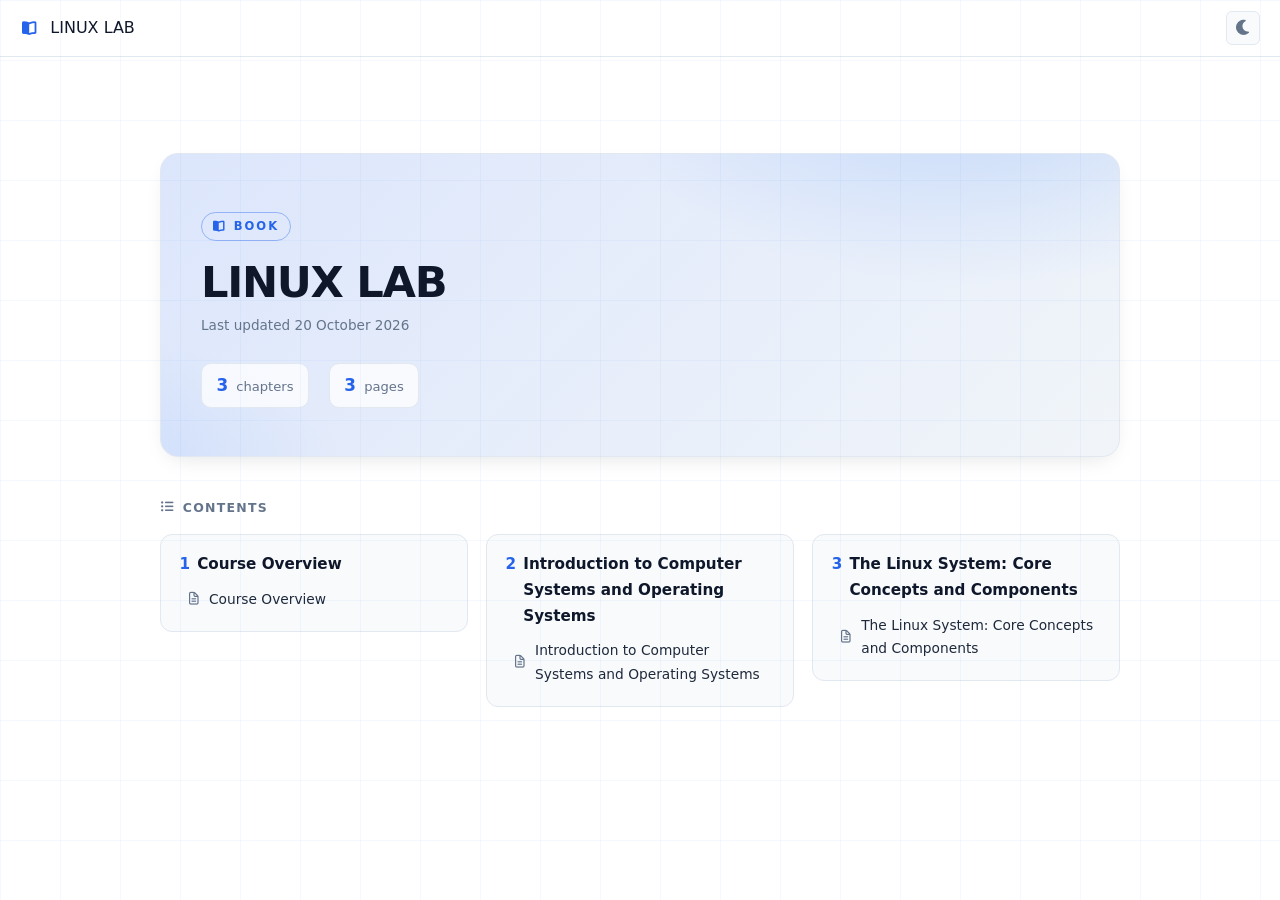
==== book/index.html @ c042dc28 "Publish book (3 pages) — 2026-10-20T03:27:51.952Z" ====
<!doctype html>
<html lang="en" data-book-theme="light">
<head>
<meta charset="utf-8">
<meta name="viewport" content="width=device-width, initial-scale=1.0">
<meta name="generator" content="course-authoring-studio">

<title>LINUX LAB</title>
<!-- CSS Stack (in order):
     1. {theme}.css — CSS variables (--r-*) remapped to book palette
     2. master.css — General element styles (.note, .callout, .card, .timeline, etc.)
     3. design-utilities.css — Generated utility classes from design-tokens.json
     4. book.css — Book layout styles (.book-frame, .book-sidebar, .book-content, etc.)
-->
<link rel="stylesheet" href="default.css">
<link rel="stylesheet" href="master.css">
<link rel="stylesheet" href="design-utilities.css">
<link rel="stylesheet" href="book.css">
<link rel="stylesheet" href="glightbox/glightbox.min.css">
<link rel="stylesheet" href="katex.min.css">
<link rel="stylesheet" href="vendor/fontawesome/css/all.min.css">
</head>
<body class="book book-theme-default" data-book>

<header class="book-topbar book-topbar-index">
  <span class="book-topbar-title"><i class="fa-solid fa-book-open" aria-hidden="true"></i> LINUX LAB</span>
  
  <button type="button" class="book-theme-toggle" id="book-theme-toggle" aria-label="Toggle theme" title="Toggle light/dark mode">
  <i class="fa-solid fa-moon book-theme-icon-moon"></i>
  <i class="fa-solid fa-sun book-theme-icon-sun"></i>
</button>
</header>
<main class="book-content book-site-index-wrap">

<div class="book-site-index">
  
<section class="book-site-cover">
  <div class="book-site-cover-inner">
    
    <span class="book-site-cover-kicker"><i class="fa-solid fa-book-open" aria-hidden="true"></i> BOOK</span>
    <h1 class="book-site-index-title">LINUX LAB</h1>
    
    
    <p class="book-cover-dates"><span class="book-cover-date">Last updated 20 October 2026</span></p>
    
    <div class="book-site-cover-stats">
        <span class="book-site-cover-stat"><strong>3</strong> chapters</span>
        <span class="book-site-cover-stat"><strong>3</strong> pages</span>
      </div>
  </div>
</section>
  <section class="book-site-index-contents">
    <h2 class="book-site-index-nav-heading"><i class="fa-solid fa-list-ul" aria-hidden="true"></i> Contents</h2>
    <nav class="book-site-index-nav" aria-label="Chapters">
      
      <section class="book-site-index-chapter">
        <h3 class="book-site-index-chapter-title">
          <span class="book-site-index-chapter-num">1</span>
          <a class="book-site-index-chapter-link" href="./chapter-1.html#pg-muz4l1kb-vi0u9o">Course Overview</a>
        </h3>
        <ul class="book-site-index-pages">
          <li><a href="./chapter-1.html#pg-muz4l1kb-vi0u9o"><i class="fa-regular fa-file-lines book-site-index-page-icon" aria-hidden="true"></i>Course Overview</a></li>
        </ul>
      </section>

      <section class="book-site-index-chapter">
        <h3 class="book-site-index-chapter-title">
          <span class="book-site-index-chapter-num">2</span>
          <a class="book-site-index-chapter-link" href="./chapter-2.html#ch-ch-muz4yac5-19nf24">Introduction to Computer Systems and Operating Systems</a>
        </h3>
        <ul class="book-site-index-pages">
          <li><a href="./chapter-2.html#ch-ch-muz4yac5-19nf24"><i class="fa-regular fa-file-lines book-site-index-page-icon" aria-hidden="true"></i>Introduction to Computer Systems and Operating Systems</a></li>
        </ul>
      </section>

      <section class="book-site-index-chapter">
        <h3 class="book-site-index-chapter-title">
          <span class="book-site-index-chapter-num">3</span>
          <a class="book-site-index-chapter-link" href="./chapter-3.html#ch-ch-muz93tk2-oizpco">The Linux System: Core Concepts and Components</a>
        </h3>
        <ul class="book-site-index-pages">
          <li><a href="./chapter-3.html#ch-ch-muz93tk2-oizpco"><i class="fa-regular fa-file-lines book-site-index-page-icon" aria-hidden="true"></i>The Linux System: Core Concepts and Components</a></li>
        </ul>
      </section>
    </nav>
  </section>
  
</div>
</main>
<script>
window.BOOK_DATA = {"sidebar":false,"toc":false,"tocDepth":0,"searchEnabled":false,"themeToggle":true,"pageOnly":true,"headings":[],"pages":[{"id":"pg-muz4l1kb-vi0u9o","title":"Course Overview","section":null,"chapterLabel":"1"},{"id":"ch-ch-muz4yac5-19nf24","title":"Introduction to Computer Systems and Operating Systems","section":null,"chapterLabel":"2"},{"id":"ch-ch-muz93tk2-oizpco","title":"The Linux System: Core Concepts and Components","section":null,"chapterLabel":"3"}],"searchIndex":null};
</script>
<script src="book.js"></script>
</body>
</html>
---- book/default.css ----
:root {
    /* Metronic dark — zinc neutrals, blue accent (mirrors themes.json "default") */
    --r-background-color: #191919;
    --r-main-font: Inter, -apple-system, BlinkMacSystemFont, Segoe UI, Roboto, sans-serif;
    --r-main-font-size: 34px;
    --r-main-color: #FAFAFA;
    --r-block-margin: 12px;
    --r-heading-margin: 0 0 12px 0;
    --r-heading-font: Inter, -apple-system, BlinkMacSystemFont, Segoe UI, Roboto, sans-serif;
    --r-heading-color: #FAFAFA;
    --r-heading-line-height: 1.2;
    --r-heading-letter-spacing: normal;
    --r-heading-text-transform: none;
    --r-heading-text-shadow: none;
    --r-heading-font-weight: 800;
    --r-heading1-text-shadow: none;
    --r-heading1-size: 2.3em;
    --r-heading2-size: 1.4em;
    --r-heading3-size: 1.05em;
    --r-heading4-size: 1em;
    --r-code-font: SFMono-Regular, Menlo, Monaco, Consolas, Liberation Mono, Courier New, monospace;
    --r-link-color: #60A5FA;
    --r-link-color-dark: #3B82F6;
    --r-link-color-hover: #93C5FD;
    --r-selection-background-color: #2563EB;
    --r-selection-color: #fff;
    --r-title-color: #FAFAFA;
    --r-subtitle-color: #A1A1AA;
    --r-accent: #2563EB;
    --r-accent2: #3B82F6;
    --r-accent-gradient: linear-gradient(135deg, #2563EB, #3B82F6);
    --r-accent-alt: #3B82F6;
    --r-info-color: #60A5FA;
    --r-info-strong-color: #3B82F6;
    --r-success-color: #22C55E;
    --r-warning-color: #F59E0B;
    --r-danger-color: #EF4444;
    --r-muted-text: #71717A;
    --r-muted-text-alt: #52525B;
    --r-muted-text-dim: #3F3F46;
    --r-on-accent: #FFFFFF;
    --r-on-accent-muted: #E4E4E7;
    --r-surface: #18181B;
    --r-surface-alt: #27272A;
    --r-border-color: #27272A;
    --r-border-rgb: 39, 39, 42;
    --r-progress-bg: #27272A;
    --r-code-with-filename-bg: #18181B;
    --r-heading1-color: #FAFAFA;
    --r-heading2-color: #FAFAFA;
    --r-heading3-color: #FAFAFA;
    --r-body-grid-color: rgba(59, 130, 246, 0.05);
    --r-body-sidebar-gradient: linear-gradient(180deg, rgba(59, 130, 246, 0.07), transparent);
    --slide-body-bg: #191919;
    --slide-body-color: #FAFAFA;
    --slide-text-muted: #A1A1AA;
    --slide-border-color: rgba(59, 130, 246, 0.4);
    --slide-border-width: 1px;
    --slide-border-radius: 4px;
    --slide-hl-co-color: #6c8b9f;
    --slide-hl-fu-color: #c397d8;
    --mermaid-bg-color: #191919;
    --mermaid-edge-color: #52525B;
    --mermaid-node-fg-color: #FAFAFA;
    --mermaid-fg-color: #FAFAFA;
    --mermaid-fg-color--lighter: #FAFAFA;
    --mermaid-fg-color--lightest: #FAFAFA;
    --mermaid-font-family: Inter, -apple-system, BlinkMacSystemFont, Segoe UI, Roboto, sans-serif;
    --mermaid-label-bg-color: #18181B;
    --mermaid-label-fg-color: #60A5FA;
    --mermaid-node-bg-color: rgba(59, 130, 246, 0.15);
    --mermaid-node-fg-color: #FAFAFA;
    /* Cycle diagram (reveal.js-cycle) */
    --cycle-accent: #2563EB;
    --cycle-active: #3B82F6;
    --cycle-deep: #FAFAFA;
    --cycle-muted: #A1A1AA;
    --cycle-flow: #60A5FA;
    --cycle-dot-ring: #191919;
    --cycle-text: #FAFAFA;
    /* Image hotspot (reveal.js-hotspot) — bubble stays white from plugin defaults */
    --hotspot-accent: #2563EB;
    --hotspot-active: #3B82F6;
    --hotspot-ring-color: #191919;
    --hotspot-radius: 12px;
    --hotspot-pw: 330px;
    /* Code syntax tokens (transparent code surface) */
    --code-fg: #E6EDF3;
    --code-keyword: #FF7B72;
    --code-string: #A5D6FF;
    --code-number: #79C0FF;
    --code-comment: #9BA3AF;
    --code-function: #D2A8FF;
    --code-meta: #79C0FF;
    --code-variable: #FFA657;
    --code-type: #FF7B72;
    --code-regexp: #7EE787;
    --code-symbol: #79C0FF;
}
---- book/master.css ----
/* ==========================
   ENHANCED ELEMENT STYLES
   ========================== */


/* ============================================================
   TITLE-SLIDE SECTION WRAPPER — distinct from normal slides
   ============================================================ */


/* Suppress the decorative gradient overlay when the slide carries its own
   background — the two layered together look muddy and tint the background. */


/* Eyebrow — pill badge with gradient */

/* Title — large bold heading */

/* Subtitle — muted supporting line */

/* Decorative accent line below title */

/* ============================================================
   TILTED TITLE-ONLY SLIDE — elegant sub-heading hero
   ============================================================ */
.title-only-slide {
  display: flex;
  flex-direction: column;
  align-items: center;
  justify-content: center;
  text-align: center;
  width: 100%;
  min-height: 100%;
  gap: 0.35em;
  padding: 1em 2em;
}

/* Eyebrow — small uppercase pill above the title */
.slide-eyebrow {
  display: inline-block;
  background: var(--r-accent-gradient, linear-gradient(135deg, var(--r-accent), var(--r-accent2)));
  color: var(--r-on-accent);
  font-size: 0.42em;
  font-weight: 700;
  letter-spacing: 0.35em;
  text-transform: uppercase;
  padding: 0.55em 1.6em 0.55em 1.95em;
  border-radius: 999px;
  margin-bottom: 0.6em;
  box-shadow: 0 4px 14px color-mix(in srgb, var(--r-accent) 25%, transparent);
}

/* Title — acts as a refined sub-heading with a subtle tilt */
.title-only-title {
  font-family: var(--r-main-font, "Inter", sans-serif);
  font-size: 1.35em;
  font-weight: 800;
  line-height: 1.15;
  color: var(--r-main-color);
  letter-spacing: 0.02em;
  text-transform: none;
  transform: rotate(-1.2deg);
  text-shadow: 0 2px 24px rgba(0, 0, 0, 0.35);
  max-width: 90%;
  margin: 0 auto;
}

/* Slanted divider with a diamond accent */
.title-only-divider {
  display: flex;
  align-items: center;
  justify-content: center;
  gap: 0.6em;
  width: 100%;
  max-width: 420px;
  margin: 0.7em auto;
  transform: rotate(-1.2deg);
}

.title-only-divider::before,
.title-only-divider::after {
  content: '';
  flex: 1;
  height: 2px;
  background: linear-gradient(90deg, transparent, var(--r-accent));
  border-radius: 2px;
}

.title-only-divider::after {
  background: linear-gradient(90deg, var(--r-accent2), transparent);
}

.title-only-divider span {
  width: 10px;
  height: 10px;
  background: var(--r-accent-gradient, linear-gradient(135deg, var(--r-accent), var(--r-accent2)));
  transform: rotate(45deg);
  border-radius: 2px;
  box-shadow: 0 0 12px color-mix(in srgb, var(--r-accent) 50%, transparent);
}

/* Subtitle — muted supporting line */
.title-only-subtitle {
  font-size: 0.5em;
  font-weight: 400;
  color: var(--r-main-color);
  letter-spacing: 0.04em;
  line-height: 1.5;
  max-width: 70%;
  margin: 0 auto;
}

/* Heading Enhancement */

/* Text Alignment Utilities */
.text-center, .reveal .text-center {
  text-align: center;
}

.text-right, .reveal .text-right {
  text-align: right;
}

.text-left, .reveal .text-left {
  text-align: left;
}

/* Badge Elements */
.key-badge {
  display: inline-block;
  padding: 4px 12px;
  border-radius: 8px;
  font-size: 1.1em;
  font-weight: 600;
  color: var(--r-on-accent);
  box-shadow: 0 2px 8px rgba(0,0,0,0.15);
  margin-right: 8px;
}

/* Info Box */
.info-box {
  background: color-mix(in srgb, var(--r-info-color) 10%, transparent);
  border: 1px solid color-mix(in srgb, var(--r-info-color) 45%, transparent);
  border-left: 5px solid var(--r-info-color);
  border-radius: 8px;
  padding: .75em 1.1em;
  margin-bottom: .8em;
  color: var(--r-main-color);
  line-height: 1.65;
}

.info-box strong {
  color: var(--r-info-strong-color, var(--r-info-color));
}

.info-box p {
  margin: 0;
}

/* Error Box */
.error-box {
  background: color-mix(in srgb, var(--r-danger-color) 10%, transparent);
  border: 1px solid color-mix(in srgb, var(--r-danger-color) 45%, transparent);
  border-left: 5px solid var(--r-danger-color);
  border-radius: 8px;
  padding: .75em 1.1em;
  margin-bottom: .8em;
  color: var(--r-main-color);
  line-height: 1.65;
}

.error-box strong {
  color: var(--r-danger-color);
}

.error-box p {
  margin: 0;
}

/* Callout Enhancements — semi-transparent so they work on any theme background */






/* Highlight Box */
.highlight-box {
  background: color-mix(in srgb, var(--r-danger-color) 8%, transparent);
  border: 2px solid var(--r-accent, var(--r-accent));
  border-radius: 12px;
  padding: 0.2em;
  margin: 0.2em auto;
  max-width: 90%;
  text-align: center;
  overflow-wrap: break-word;
  box-shadow: 0 8px 24px rgba(0, 0, 0, 0.2);
  font-size: 1.2em;
  font-weight: 600;
  color: var(--r-main-color);
}
.hl-sub {
  margin-top: 0.8em;
  font-size: 0.8em;
  font-weight: 400;
  color: var(--r-muted-text);
}

/* Key Takeaways */
.key-takeaways {
  background: color-mix(in srgb, var(--r-accent2) 8%, transparent);
  border: 2px solid var(--r-accent2);
  border-radius: 12px;
  padding: 1.5em;
  margin: 1.5em 0;
  box-shadow: 0 4px 12px color-mix(in srgb, var(--r-accent2) 15%, transparent);
  color: var(--r-main-color);
}
/* The star is the item marker, so the default disc is suppressed. Items are a
   flex row (marker + text) so a leading <p> from the rich editor cannot push the
   text onto its own line. */
.key-takeaways ul { list-style: none; margin: .6em 0 0; padding-left: 0; }
.key-takeaways li { display: flex; align-items: flex-start; gap: .55em; margin: 0 0 .4em; }
.key-takeaways li:last-child { margin-bottom: 0; }
.key-takeaways-bullet { flex: 0 0 auto; line-height: inherit; }
.key-takeaways-text { flex: 1 1 auto; min-width: 0; }
.key-takeaways-text > p { margin: 0 0 .4em; }
.key-takeaways-text > p:last-child { margin-top: 0; margin-bottom: 0; }

/* Collapsible Details (jmgirard/details style) */
.details {
  border: 1px solid var(--r-border-color);
  border-radius: 8px;
  padding: 0.1em 1.25em 1.1em;
  margin: 1.5em 0;
  background: var(--r-surface-alt);
  box-shadow: 0 4px 12px rgba(0, 0, 0, 0.1);
  text-align: left;
}

.details summary {
  cursor: pointer;
  font-weight: 600;
  padding: 0.75em 0;
  color: var(--r-main-color);
  user-select: none;
}

.details summary:hover {
  opacity: 0.8;
}

.details[open] summary {
  border-bottom: 1px solid rgba(128, 128, 128, 0.2);
  margin-bottom: 0.75em;
}

.details > *:last-child {
  margin-bottom: 0;
}

/* Cards */
.card {
  background: var(--r-surface);
  border: 1px solid var(--r-border-color);
  border-radius: 12px;
  padding: 1.5em;
  margin: 1em;
  box-shadow: 0 4px 12px rgba(0,0,0,0.2);
  transition: transform 0.2s, box-shadow 0.2s;
  display: inline-block;
  min-width: 200px;
  color: var(--r-main-color);
}

.card:hover {
  transform: translateY(-4px);
  box-shadow: 0 8px 20px rgba(0,0,0,0.3);
}

.card-icon {
  font-size: 2.5em;
  display: block;
  margin-bottom: 0.5em;
}

.card-title {
  font-size: 1.2em;
  font-weight: 700;
  margin-bottom: 0.5em;
  color: var(--r-main-color);
}

.card-desc {
  font-size: 0.9em;
  color: var(--r-main-color);
  line-height: 1.5;
}

/* Scrollable Example Wrapper */
.example-scroll-wrap {
  overflow: auto;
  max-height: 60vh;
  border: 1px solid color-mix(in srgb, var(--r-accent) 35%, transparent);
  border-left: 5px solid var(--r-accent);
  border-radius: 10px;
  background: var(--r-surface);
  position: relative;
}

.example-scroll-wrap .example-box {
  margin: 0;
  border: 0;
  background: transparent;
}

/* Example Boxes */
.example-box {
  background: var(--r-surface);
  border: 1px solid color-mix(in srgb, var(--r-accent) 35%, transparent);
  border-left: 5px solid var(--r-accent);
  border-radius: 10px;
  padding: 1em 1.25em;
  margin: 1em 0;
  color: var(--r-main-color);
}

/* Auto-numbering: 📝 Example N: title */

.example-box {
    counter-increment: example-counter;
}

.example-box .ex-title {
    margin: 0 0 0.5em 0;
    display: flex;
    align-items: center;
}

.example-box .ex-icon {
    margin-right: 0.35em;
    flex: 0 0 auto;
    line-height: 1;
}

.example-box .ex-label {
    font-size: 0.62em;
    color: var(--r-accent);
    letter-spacing: 0.18em;
    text-transform: uppercase;
    font-weight: 700;
    margin: 0 .5em 0 0;
    flex: 0 0 auto;
    line-height: 1;
}

.example-box .ex-label::before {
    content: "Example " counter(example-counter) ": ";
}

.example-box .ex-text {
    font-weight: 700;
    font-size: 1.05em;
    line-height: 1.4;
    flex: 1 1 auto;
    min-width: 0;
}

/* Collapsible solution */
.example-box .example-solution {
  margin-top: 0.8em;
  border: 1px solid color-mix(in srgb, var(--r-accent) 25%, transparent);
  border-radius: 8px;
  background: color-mix(in srgb, var(--r-accent) 6%, transparent);
  overflow: hidden;
}

.example-box .example-solution summary {
  cursor: pointer;
  padding: 0.45em 0.9em;
  font-weight: 600;
  font-size: 0.85em;
  color: var(--r-accent);
  user-select: none;
  list-style: none;
  display: flex;
  align-items: center;
  gap: 0.4em;
}

.example-box .example-solution summary::-webkit-details-marker {
  display: none;
}

.example-box .example-solution summary::after {
  content: "▸";
  margin-left: auto;
  transition: transform 0.2s ease;
}

.example-box .example-solution[open] summary::after {
  transform: rotate(90deg);
}

.example-box .example-solution-body {
  padding: 0.6em 0.95em 0.8em;
  border-top: 1px solid color-mix(in srgb, var(--r-accent) 20%, transparent);
  font-size: 0.88em;
  line-height: 1.6;
}

/* Exercise boxes: styled like examples but auto-numbered with their own
   counter. Reuses .example-box chrome (box, solution, footer) so the two
   look identical; the book-exercise class just switches the label counter. */
.book-exercise {
  counter-increment: exercise-counter;
}

.book-exercise .ex-label::before {
  content: "Exercise " counter(exercise-counter) ": ";
}

/* Manual override: when props.number is set, hide the auto counter. */
.book-exercise .manual-ex-label::before {
  content: "";
}

/* Scenario boxes: same chrome as examples, auto-numbered with their own
   counter so a scenario never shares a sequence with examples or exercises.
   Declared after .example-box so `counter-increment` resolves to the scenario
   counter only (last matching declaration wins), leaving example-counter alone. */
.book-scenario {
  counter-increment: scenario-counter;
}

.book-scenario .ex-label::before {
  content: "Scenario " counter(scenario-counter) ": ";
}

.book-scenario .manual-ex-label::before {
  content: "";
}

.example-footer {
  margin-top: 1em;
  padding-top: 0.8em;
  border-top: 1px solid var(--r-border-color);
  font-style: italic;
  color: var(--r-main-color);
  opacity: 0.8;
  font-size: 0.8em;
}

/* Step Boxes */
.steps-container {
  display: flex;
  flex-direction: column;
  gap: .6em;
}

.steps-container .step-box {
  margin: 0;
}

.step-box {
  display: flex;
  align-items: flex-start;
  gap: .9em;
  background: var(--r-surface, #132336);
  border: 1px solid color-mix(in srgb, var(--r-accent, #00C9A7) 30%, transparent);
  border-radius: 10px;
  padding: .7em 1em;
  margin-bottom: .6em
}

.step-num {
  display: flex;
  align-items: center;
  justify-content: center;
  min-width: 1.9em;
  height: 1.9em;
  background: var(--r-accent-gradient, linear-gradient(135deg, var(--r-accent, #00C9A7), var(--r-accent2, #3A86FF)));
  border-radius: 50%;
  font-weight: 900;
  color: var(--r-on-accent, #fff);
  font-size: .72em;
  flex-shrink: 0
}

.step-title {
  font-size: .72em;
  font-weight: 700;
  color: var(--r-main-color, #fff);
  margin-bottom: .15em
}

.step-desc {
  font-size: .6em;
  color: var(--slide-text-muted, var(--r-muted-text, #c8dff0));
  line-height: 1.55;
  margin: 0
}

/* Stat Cards */
.stat-card {
  background: linear-gradient(135deg, var(--r-accent2) 0%, var(--r-accent) 100%);
  color: var(--r-on-accent);
  border-radius: 12px;
  padding: 2em;
  margin: 1em;
  text-align: center;
  box-shadow: 0 8px 20px color-mix(in srgb, var(--r-accent2) 30%, transparent);
  min-width: 200px;
  display: inline-block;
}

.stat-number {
  font-size: 3em;
  font-weight: 900;
  margin-bottom: 0.2em;
}

.stat-label {
  font-size: 1.2em;
  font-weight: 600;
  margin-bottom: 0.3em;
}

.stat-sub {
  font-size: 0.9em;
  opacity: 0.9;
}

/* Big Number Display */
.big-number {
  font-size: 3em;
  font-weight: 900;
  color: var(--r-accent, var(--r-info-color));
  text-align: center;
  line-height: 1;
}

/* Divider */
.divider {
  height: 4px;
  background: linear-gradient(90deg, transparent 0%, var(--r-accent, var(--r-info-color)) 50%, transparent 100%);
  border-radius: 2px;
  margin: 2em auto;
}

/* Section Tag */
.section-tag {
  display: inline-block;
  background: linear-gradient(135deg, var(--r-accent2) 0%, var(--r-accent) 100%);
  color: var(--r-on-accent);
  padding: 0.5em 1.5em;
  border-radius: 20px;
  font-size: 0.9em;
  font-weight: 600;
  letter-spacing: 0.05em;
  text-transform: uppercase;
  margin-bottom: 1em;
  box-shadow: 0 4px 12px color-mix(in srgb, var(--r-accent2) 30%, transparent);
}

/* Tags and Chips */
.tag {
  display: inline-block;
  padding: 0.4em 1em;
  border-radius: 6px;
  font-size: 0.9em;
  font-weight: 600;
  margin: 0.3em;
  box-shadow: 0 2px 6px rgba(0,0,0,0.1);
}

.tag-teal {
  background: linear-gradient(135deg, var(--r-accent) 0%, color-mix(in srgb, var(--r-accent) 60%, black) 100%);
  color: var(--r-on-accent);
}

.tag-blue {
  background: linear-gradient(135deg, var(--r-info-color) 0%, color-mix(in srgb, var(--r-info-color) 60%, black) 100%);
  color: var(--r-on-accent);
}

.tag-gold {
  background: linear-gradient(135deg, var(--r-warning-color) 0%, color-mix(in srgb, var(--r-warning-color) 60%, black) 100%);
  color: var(--r-on-accent);
}

.tag-red {
  background: linear-gradient(135deg, var(--r-danger-color) 0%, color-mix(in srgb, var(--r-danger-color) 60%, black) 100%);
  color: var(--r-on-accent);
}

.chip {
  display: inline-block;
  padding: 0.5em 1.2em;
  border-radius: 20px;
  font-size: 0.9em;
  background: var(--r-surface);
  color: var(--r-main-color);
  border: 1px solid var(--r-border-color);
  margin: 0.3em;
  box-shadow: 0 2px 6px rgba(0,0,0,0.15);
}

/* Pros/Cons */
.pros-cons-container {
  display: grid;
  grid-template-columns: 1fr 1fr;
  gap: 2em;
  margin: 1.5em 0;
}

.pros-column, .cons-column {
  background: var(--r-surface);
  border-radius: 10px;
  padding: 1.5em;
  box-shadow: 0 4px 12px rgba(0,0,0,0.2);
  color: var(--r-main-color);
}

.pros-column {
  border-top: 4px solid var(--r-success-color);
}

.cons-column {
  border-top: 4px solid var(--r-danger-color);
}

.pros-title, .cons-title {
  font-size: 1.2em;
  font-weight: 700;
  margin-bottom: 1em;
}

.pros-title {
  color: var(--r-success-color);
}

.cons-title {
  color: var(--r-danger-color);
}

/* Timeline */
.timeline {
  position: relative;
  padding-left: 2.2em;
  margin: .5em 0;
}

.timeline::before {
  content: '';
  position: absolute;
  left: .65em;
  top: .4em;
  bottom: .4em;
  width: 3px;
  background: linear-gradient(180deg, var(--r-accent, var(--r-info-color)) 0%, var(--r-accent2, var(--r-info-strong-color)) 100%);
  border-radius: 3px;
}

.tl-item {
  position: relative;
  margin-bottom: .9em;
}

.tl-dot {
  position: absolute;
  left: -1.8em;
  top: .35em;
  width: 13px;
  height: 13px;
  border-radius: 50%;
  background: var(--r-accent, var(--r-info-color));
  border: 2px solid var(--r-background-color);
  box-shadow: 0 0 0 2px var(--r-accent, var(--r-info-color));
}

.tl-label {
  font-size: .58em;
  font-weight: 700;
  color: var(--r-accent, var(--r-info-color));
  text-transform: uppercase;
  letter-spacing: .18em;
}

.tl-title {
  font-size: .74em;
  font-weight: 700;
  color: var(--r-main-color);
  margin: .1em 0 .2em;
}

.tl-desc {
  font-size: .62em;
  color: var(--r-muted-text);
  line-height: 1.55;
}

@media screen and (max-width: 800px) {



  
  .pros-cons-container {
    grid-template-columns: 1fr;
    gap: 1em;
  }
  
  .card, .stat-card {
    display: block;
    margin: 1em 0;
  }
}

html.print-pdf .reveal .slide-menu-button,
html.print-pdf .reveal .slide-chalkboard-buttons {
  display: none;
}


body::after {
    content: "";
    position: fixed;
    inset: 0;
    background-image: linear-gradient(var(--r-body-grid-color) 1px, transparent 1px), linear-gradient(90deg, var(--r-body-grid-color) 1px, transparent 1px);
    background-size: 60px 60px;
    pointer-events: none;
    z-index: 1;
}


@import"./fonts/inter/inter.css";@import"./fonts/jetbrains-mono/jetbrains-mono.css";:root {
    --r-main-font: Inter, -apple-system, BlinkMacSystemFont, Segoe UI, Roboto, sans-serif;
    --r-main-font-size: 34px;
    --r-block-margin: 12px;
    --r-heading-margin: 0 0 12px 0;
    --r-heading-font: Inter, -apple-system, BlinkMacSystemFont, Segoe UI, Roboto, sans-serif;
    --r-heading-line-height: 1.2;
    --r-heading-letter-spacing: normal;
    --r-heading-text-transform: none;
    --r-heading-text-shadow: none;
    --r-heading-font-weight: 800;
    --r-heading1-text-shadow: none;
    --r-heading1-size: 2.3em;
    --r-heading2-size: 1.4em;
    --r-heading3-size: 1.05em;
    --r-heading4-size: 1em;
    --r-code-font: SFMono-Regular, Menlo, Monaco, Consolas, Liberation Mono, Courier New, monospace;
    --r-link-color-dark: rgb(37, 99, 235);
    --r-link-color-hover: #60A5FA;
    --r-selection-color: #fff;
    --r-overlay-element-bg-color: 240, 240, 240;
    --r-overlay-element-fg-color: 0, 0, 0
}

.reveal-viewport {
    background: var(--r-background-color);
    background-color: var(--r-background-color)
}

































/* Long code must never push blocks past the slide edge */
.code-chunk-wrap,
.code-chunk-wrap pre {
    box-sizing: border-box;
    max-width: 100%
}




















@media print {
    .backgrounds {
        background-color: var(--r-background-color)
    }
}

.top-right {
    position: absolute;
    top: 1em;
    right: 1em
}

.visually-hidden {
    border: 0;
    clip: rect(0 0 0 0);
    height: auto;
    margin: 0;
    overflow: hidden;
    padding: 0;
    position: absolute;
    width: 1px;
    white-space: nowrap
}

.hidden {
    display: none !important
}

.zindex-bottom {
    z-index: -1 !important
}

figure.figure {
    display: block
}

.quarto-layout-panel {
    margin-bottom: 1em
}

.quarto-layout-panel>figure {
    width: 100%
}

.quarto-layout-panel>figure>figcaption,.quarto-layout-panel>.panel-caption {
    margin-top: 10pt
}

.quarto-layout-panel>.tbl-caption {
    margin-top: 0px
}

.tbl-caption p {
    margin-bottom: .5em
}

.quarto-layout-row {
    display: flex;
    flex-direction: row;
    align-items: flex-start
}

.quarto-layout-valign-top {
    align-items: flex-start
}

.quarto-layout-valign-bottom {
    align-items: flex-end
}

.quarto-layout-valign-center {
    align-items: center
}

.quarto-layout-cell {
    position: relative;
    margin-right: 20px
}

.quarto-layout-cell:last-child {
    margin-right: 0
}

.quarto-layout-cell figure,.quarto-layout-cell>p {
    margin: .2em
}

.quarto-layout-cell img {
    max-width: 100%
}

.quarto-layout-cell .html-widget {
    width: 100% !important
}

.quarto-layout-cell div figure p {
    margin: 0
}

.quarto-layout-cell figure {
    display: block;
    margin-inline-start:0;margin-inline-end:0}

.quarto-layout-cell table {
    display: inline-table
}

.quarto-layout-cell-subref figcaption,figure .quarto-layout-row figure figcaption {
    text-align: center;
    font-style: italic
}

.quarto-figure {
    position: relative;
    margin-bottom: 1em
}

.quarto-figure>figure {
    width: 100%;
    margin-bottom: 0
}

.quarto-figure-left>figure>p,.quarto-figure-left>figure>div {
    text-align: left
}

.quarto-figure-center>figure>p,.quarto-figure-center>figure>div {
    text-align: center
}

.quarto-figure-right>figure>p,.quarto-figure-right>figure>div {
    text-align: right
}

.quarto-figure>figure>div.cell-annotation,.quarto-figure>figure>div code {
    text-align: left
}

figure>p:empty {
    display: none
}

figure>p:first-child {
    margin-top: 0;
    margin-bottom: 0
}

figure>figcaption.quarto-float-caption-bottom {
    margin-bottom: .5em
}

figure>figcaption.quarto-float-caption-top {
    margin-top: .5em
}

div[id^=tbl-] {
    position: relative
}

.quarto-figure>.anchorjs-link {
    position: absolute;
    top: .6em;
    right: .5em
}

div[id^=tbl-]>.anchorjs-link {
    position: absolute;
    top: .7em;
    right: .3em
}

.quarto-figure:hover>.anchorjs-link,div[id^=tbl-]:hover>.anchorjs-link,h2:hover>.anchorjs-link,h3:hover>.anchorjs-link,h4:hover>.anchorjs-link,h5:hover>.anchorjs-link,h6:hover>.anchorjs-link,.reveal-anchorjs-link>.anchorjs-link {
    opacity: 1
}

#title-block-header {
    margin-block-end:1rem;position: relative;
    margin-top: -1px
}

#title-block-header .abstract {
    margin-block-start:1rem}

#title-block-header .abstract .abstract-title {
    font-weight: 600
}

#title-block-header a {
    text-decoration: none
}

#title-block-header .author,#title-block-header .date,#title-block-header .doi {
    margin-block-end:.2rem}

#title-block-header .title-block>div {
    display: flex
}

#title-block-header .title-block>div>h1 {
    flex-grow: 1
}

#title-block-header .title-block>div>button {
    flex-shrink: 0;
    height: 2.25rem;
    margin-top: 0
}

tr.header>th>p:last-of-type {
    margin-bottom: 0px
}

table,table.table {
    margin-top: .5rem;
    margin-bottom: .5rem
}

caption,.tbl-caption {
    display: block;
    width: 100%;
    box-sizing: border-box;
    padding-top: .5rem;
    padding-bottom: .5rem;
    text-align: center;
    font-size: .9em;
    font-style: italic;
    color: var(--r-muted-text, var(--book-muted, #6b7b7b))
}

figure.quarto-float-tbl figcaption.quarto-float-caption-top {
    margin-top: .5rem;
    margin-bottom: .25rem;
    text-align: center
}

figure.quarto-float-tbl figcaption.quarto-float-caption-bottom {
    padding-top: .25rem;
    margin-bottom: .5rem;
    text-align: center
}

.utterances {
    max-width: none;
    margin-left: -8px
}

iframe {
    margin-bottom: 1em
}

details {
    margin-bottom: 1em
}

details[show] {
    margin-bottom: 0
}

details>summary {
    color: var(--r-main-color)
}

details>summary>p:only-child {
    display: inline
}

div.code-copy-outer-scaffold {
    position: relative
}

dd code:not(.sourceCode),p code:not(.sourceCode) {
    white-space: pre-wrap
}

code {
    white-space: pre
}

@media print {
    code {
        white-space: pre-wrap
    }
}

pre>code {
    display: block
}

pre>code.sourceCode {
    white-space: pre
}

pre>code.sourceCode>span>a:first-child::before {
    text-decoration: none
}

pre.code-overflow-wrap>code.sourceCode {
    white-space: pre-wrap
}

pre.code-overflow-scroll>code.sourceCode {
    white-space: pre
}

code a:any-link {
    color: inherit;
    text-decoration: none
}

code a:hover {
    color: inherit;
    text-decoration: underline
}

ul.task-list {
    padding-left: 1em
}

[data-tippy-root] {
    display: inline-block
}

.tippy-content .footnote-back {
    display: none
}

.footnote-back {
    margin-left: .2em
}

.tippy-content {
    overflow-x: auto
}

.quarto-embedded-source-code {
    display: none
}

.quarto-unresolved-ref {
    font-weight: 600
}

.quarto-cover-image {
    max-width: 35%;
    float: right;
    margin-left: 30px
}

.cell-output-display .widget-subarea {
    margin-bottom: 1em
}

.cell-output-display:not(.no-overflow-x),.knitsql-table:not(.no-overflow-x) {
    overflow-x: auto
}

.panel-input {
    margin-bottom: 1em
}

.panel-input>div,.panel-input>div>div {
    display: inline-block;
    vertical-align: top;
    padding-right: 12px
}

.panel-input>p:last-child {
    margin-bottom: 0
}

.layout-sidebar {
    margin-bottom: 1em
}

.layout-sidebar .tab-content {
    border: none
}

.tab-content>.page-columns.active {
    display: grid
}

div.sourceCode>iframe {
    width: 100%;
    height: 300px;
    margin-bottom: -0.5em
}

a {
    text-underline-offset: 3px
}

.callout pre.sourceCode {
    padding-left: 0
}

div.ansi-escaped-output {
    font-family: monospace;
    display: block
}

/*!
*
* ansi colors from IPython notebook's
*
* we also add `bright-[color]-` synonyms for the `-[color]-intense` classes since
* that seems to be what ansi_up emits
*
*/
.ansi-black-fg {
    color: #3e424d
}

.ansi-black-bg {
    background-color: #3e424d
}

.ansi-black-intense-black,.ansi-bright-black-fg {
    color: #282c36
}

.ansi-black-intense-black,.ansi-bright-black-bg {
    background-color: #282c36
}

.ansi-red-fg {
    color: #e75c58
}

.ansi-red-bg {
    background-color: #e75c58
}

.ansi-red-intense-red,.ansi-bright-red-fg {
    color: #b22b31
}

.ansi-red-intense-red,.ansi-bright-red-bg {
    background-color: #b22b31
}

.ansi-green-fg {
    color: #00a250
}

.ansi-green-bg {
    background-color: #00a250
}

.ansi-green-intense-green,.ansi-bright-green-fg {
    color: #007427
}

.ansi-green-intense-green,.ansi-bright-green-bg {
    background-color: #007427
}

.ansi-yellow-fg {
    color: #ddb62b
}

.ansi-yellow-bg {
    background-color: #ddb62b
}

.ansi-yellow-intense-yellow,.ansi-bright-yellow-fg {
    color: #b27d12
}

.ansi-yellow-intense-yellow,.ansi-bright-yellow-bg {
    background-color: #b27d12
}

.ansi-blue-fg {
    color: #208ffb
}

.ansi-blue-bg {
    background-color: #208ffb
}

.ansi-blue-intense-blue,.ansi-bright-blue-fg {
    color: #0065ca
}

.ansi-blue-intense-blue,.ansi-bright-blue-bg {
    background-color: #0065ca
}

.ansi-magenta-fg {
    color: #d160c4
}

.ansi-magenta-bg {
    background-color: #d160c4
}

.ansi-magenta-intense-magenta,.ansi-bright-magenta-fg {
    color: #a03196
}

.ansi-magenta-intense-magenta,.ansi-bright-magenta-bg {
    background-color: #a03196
}

.ansi-cyan-fg {
    color: #60c6c8
}

.ansi-cyan-bg {
    background-color: #60c6c8
}

.ansi-cyan-intense-cyan,.ansi-bright-cyan-fg {
    color: #258f8f
}

.ansi-cyan-intense-cyan,.ansi-bright-cyan-bg {
    background-color: #258f8f
}

.ansi-white-fg {
    color: #c5c1b4
}

.ansi-white-bg {
    background-color: #c5c1b4
}

.ansi-white-intense-white,.ansi-bright-white-fg {
    color: #a1a6b2
}

.ansi-white-intense-white,.ansi-bright-white-bg {
    background-color: #a1a6b2
}

.ansi-default-inverse-fg {
    color: #fff
}

.ansi-default-inverse-bg {
    background-color: #000
}

.ansi-bold {
    font-weight: bold
}

.ansi-underline {
    text-decoration: underline
}

:root {
    --slide-body-bg: var(--r-background-color);
    --slide-body-color: var(--r-main-color);
    --slide-text-muted: var(--r-muted-text);
    --slide-border-color: color-mix(in srgb, var(--r-accent) 30%, transparent);
    --slide-border-width: 1px;
    --slide-border-radius: 4px;
    --def-strong-color: #ffd166
}

table.gt_table {
    color: var(--slide-body-color);
    font-size: 1em;
    width: 100%;
    background-color: rgba(0,0,0,0);
    border-top-width: inherit;
    border-bottom-width: inherit;
    border-color: var(--slide-border-color)
}

table.gt_table th.gt_column_spanner_outer {
    color: var(--slide-body-color);
    background-color: rgba(0,0,0,0);
    border-top-width: inherit;
    border-bottom-width: inherit;
    border-color: var(--slide-border-color)
}

table.gt_table th.gt_col_heading {
    color: var(--slide-body-color);
    font-weight: bold;
    background-color: rgba(0,0,0,0)
}

table.gt_table thead.gt_col_headings {
    border-bottom: 1px solid currentColor;
    border-top-width: inherit;
    border-top-color: var(--slide-border-color)
}

table.gt_table thead.gt_col_headings:not(:first-child) {
    border-top-width: 1px;
    border-top-color: var(--slide-border-color)
}

table.gt_table td.gt_row {
    border-bottom-width: 1px;
    border-bottom-color: var(--slide-border-color);
    border-top-width: 0px
}

table.gt_table tbody.gt_table_body {
    border-top-width: 1px;
    border-bottom-width: 1px;
    border-bottom-color: var(--slide-border-color);
    border-top-color: currentColor
}

div.columns {
    display: initial;
    gap: initial
}

div.column {
    display: inline-block;
    overflow-x: initial;
    vertical-align: top;
    width: 50%
}

.code-annotation-tip-content {
    word-wrap: break-word
}

.code-annotation-container-hidden {
    display: none !important
}

dl.code-annotation-container-grid {
    display: grid;
    grid-template-columns: min-content auto
}

dl.code-annotation-container-grid dt {
    grid-column: 1
}

dl.code-annotation-container-grid dd {
    grid-column: 2
}

pre.sourceCode.code-annotation-code {
    padding-right: 0
}

code.sourceCode .code-annotation-anchor {
    z-index: 100;
    position: relative;
    float: right;
    background-color: rgba(0,0,0,0)
}

input[type=checkbox] {
    margin-right: .5ch
}

:root {
    --mermaid-bg-color: var(--r-background-color);
    --mermaid-edge-color: #999;
    --mermaid-node-fg-color: var(--r-main-color);
    --mermaid-fg-color: var(--r-main-color);
    --mermaid-fg-color--lighter: white;
    --mermaid-fg-color--lightest: white;
    --mermaid-font-family: Inter, -apple-system, BlinkMacSystemFont, Segoe UI, Roboto, sans-serif;
    --mermaid-label-bg-color: var(--r-background-color);
    --mermaid-label-fg-color: var(--r-info-color);
    --mermaid-node-bg-color: rgba(42, 118, 221, 0.1);
    --mermaid-node-fg-color: var(--r-main-color)
}

@media print {
    :root {
        font-size: 11pt
    }

    #quarto-sidebar,#TOC,.nav-page {
        display: none
    }

    .page-columns .content {
        grid-column-start: page-start
    }

    .fixed-top {
        position: relative
    }

    .panel-caption,.figure-caption,figcaption {
        color: var(--r-muted-text)
    }
}

body.quarto-light .dark-content {
    display: none !important
}

body.quarto-dark .light-content {
    display: none !important
}

.code-copy-button {
    position: absolute;
    top: 0;
    right: 0;
    border: 0;
    margin-top: 5px;
    margin-right: 5px;
    background-color: rgba(0,0,0,0);
    z-index: 3
}

.code-copy-button-tooltip {
    font-size: .75em
}

div.code-copy-outer-scaffold:hover>.code-copy-button>.bi::before {
    display: inline-block;
    height: 1rem;
    width: 1rem;
    content: "";
    vertical-align: -0.125em;
    background-image: url('data:image/svg+xml,<svg xmlns="http://www.w3.org/2000/svg" width="16" height="16" fill="rgb(106, 115, 125)" viewBox="0 0 16 16"><path d="M4 1.5H3a2 2 0 0 0-2 2V14a2 2 0 0 0 2 2h10a2 2 0 0 0 2-2V3.5a2 2 0 0 0-2-2h-1v1h1a1 1 0 0 1 1 1V14a1 1 0 0 1-1 1H3a1 1 0 0 1-1-1V3.5a1 1 0 0 1 1-1h1v-1z"/><path d="M9.5 1a.5.5 0 0 1 .5.5v1a.5.5 0 0 1-.5.5h-3a.5.5 0 0 1-.5-.5v-1a.5.5 0 0 1 .5-.5h3zm-3-1A1.5 1.5 0 0 0 5 1.5v1A1.5 1.5 0 0 0 6.5 4h3A1.5 1.5 0 0 0 11 2.5v-1A1.5 1.5 0 0 0 9.5 0h-3z"/></svg>');
    background-repeat: no-repeat;
    background-size: 1rem 1rem
}

div.code-copy-outer-scaffold:hover>.code-copy-button-checked>.bi::before {
    background-image: url('data:image/svg+xml,<svg xmlns="http://www.w3.org/2000/svg" width="16" height="16" fill="rgb(106, 115, 125)" viewBox="0 0 16 16"><path d="M13.854 3.646a.5.5 0 0 1 0 .708l-7 7a.5.5 0 0 1-.708 0l-3.5-3.5a.5.5 0 1 1 .708-.708L6.5 10.293l6.646-6.647a.5.5 0 0 1 .708 0z"/></svg>')
}

div.code-copy-outer-scaffold:hover>.code-copy-button:hover>.bi::before {
    background-image: url('data:image/svg+xml,<svg xmlns="http://www.w3.org/2000/svg" width="16" height="16" fill="rgb(179, 146, 240)" viewBox="0 0 16 16"><path d="M4 1.5H3a2 2 0 0 0-2 2V14a2 2 0 0 0 2 2h10a2 2 0 0 0 2-2V3.5a2 2 0 0 0-2-2h-1v1h1a1 1 0 0 1 1 1V14a1 1 0 0 1-1 1H3a1 1 0 0 1-1-1V3.5a1 1 0 0 1 1-1h1v-1z"/><path d="M9.5 1a.5.5 0 0 1 .5.5v1a.5.5 0 0 1-.5.5h-3a.5.5 0 0 1-.5-.5v-1a.5.5 0 0 1 .5-.5h3zm-3-1A1.5 1.5 0 0 0 5 1.5v1A1.5 1.5 0 0 0 6.5 4h3A1.5 1.5 0 0 0 11 2.5v-1A1.5 1.5 0 0 0 9.5 0h-3z"/></svg>')
}

div.code-copy-outer-scaffold:hover>.code-copy-button-checked:hover>.bi::before {
    background-image: url('data:image/svg+xml,<svg xmlns="http://www.w3.org/2000/svg" width="16" height="16" fill="rgb(179, 146, 240)"  viewBox="0 0 16 16"><path d="M13.854 3.646a.5.5 0 0 1 0 .708l-7 7a.5.5 0 0 1-.708 0l-3.5-3.5a.5.5 0 1 1 .708-.708L6.5 10.293l6.646-6.647a.5.5 0 0 1 .708 0z"/></svg>')
}

.panel-tabset [role=tablist] {
    border-bottom: 1px solid color-mix(in srgb, var(--r-accent) 30%, transparent);
    list-style: none;
    margin: 0;
    padding: 0;
    width: 100%
}

.panel-tabset [role=tablist] * {
    -webkit-box-sizing: border-box;
    box-sizing: border-box
}

@media(min-width: 30em) {
    .panel-tabset [role=tablist] li {
        display:inline-block
    }
}

.panel-tabset [role=tab] {
    border: 1px solid rgba(0,0,0,0);
    border-top-color: color-mix(in srgb, var(--r-accent) 30%, transparent);
    display: block;
    padding: .5em 1em;
    text-decoration: none
}

@media(min-width: 30em) {
    .panel-tabset [role=tab] {
        border-top-color:rgba(0,0,0,0);
        display: inline-block;
        margin-bottom: -1px
    }
}

.panel-tabset [role=tab][aria-selected=true] {
    background-color: color-mix(in srgb, var(--r-accent) 30%, transparent)
}

@media(min-width: 30em) {
    .panel-tabset [role=tab][aria-selected=true] {
        background-color:rgba(0,0,0,0);
        border: 1px solid color-mix(in srgb, var(--r-accent) 30%, transparent);
        border-bottom-color: var(--r-background-color)
    }
}

@media(min-width: 30em) {
    .panel-tabset [role=tab]:hover:not([aria-selected=true]) {
        border:1px solid color-mix(in srgb, var(--r-accent) 30%, transparent)
    }
}

.code-with-filename .code-with-filename-file {
    margin-bottom: 0;
    padding-bottom: 2px;
    padding-top: 2px;
    padding-left: .7em;
    border: var(--slide-border-width) solid var(--slide-border-color);
    border-radius: var(--slide-border-radius);
    border-bottom: 0;
    border-bottom-left-radius: 0%;
    border-bottom-right-radius: 0%
}

.code-with-filename div.sourceCode,.reveal .code-with-filename div.sourceCode {
    margin-top: 0;
    border-top-left-radius: 0%;
    border-top-right-radius: 0%
}

.code-with-filename .code-with-filename-file pre {
    margin-bottom: 0
}

.code-with-filename .code-with-filename-file {
    background-color: var(--r-surface-alt)
}

.quarto-dark .code-with-filename .code-with-filename-file {
    background-color: #555
}

.code-with-filename .code-with-filename-file strong {
    font-weight: 400
}


section.has-light-background,section.has-light-background h1,section.has-light-background h2,section.has-light-background h3,section.has-light-background h4,section.has-light-background h5,section.has-light-background h6 {
    color: #222
}

section.has-light-background a,section.has-light-background a:hover {
    color: var(--r-info-color)
}

section.has-light-background code {
    color: #4758ab
}

section.has-dark-background,section.has-dark-background h1,section.has-dark-background h2,section.has-dark-background h3,section.has-dark-background h4,section.has-dark-background h5,section.has-dark-background h6 {
    color: #fff
}

section.has-dark-background a,section.has-dark-background a:hover {
    color: #42affa
}

section.has-dark-background code {
    color: #ffa07a
}

#title-slide,div.reveal div.slides section.title-block {
    text-align: center
}

#title-slide .ts-eyebrow,div.reveal div.slides section.title-block .ts-eyebrow {
    display: inline-block;
    background: var(--r-accent-gradient, linear-gradient(135deg, var(--r-accent, #00C9A7), var(--r-accent2, #3A86FF)));
    color: var(--r-on-accent, #fff);
    font-size: 0.38em;
    font-weight: 700;
    letter-spacing: 0.35em;
    text-transform: uppercase;
    padding: 0.55em 1.8em 0.55em 2.1em;
    border-radius: 999px;
    margin-bottom: 0.5em;
    box-shadow:
      0 4px 16px color-mix(in srgb, var(--r-accent, #00C9A7) 30%, transparent),
      inset 0 1px 0 rgba(255,255,255,0.15);
}

#title-slide .title,div.reveal div.slides section.title-block .title {
    font-size: 2.1em;
    font-weight: 900;
    color: var(--r-heading-color);
    line-height: 1.05
}

#title-slide .subtitle,div.reveal div.slides section.title-block .subtitle {
    font-size: .9em;
    color: var(--r-muted-text);
    font-weight: 400;
    margin-top: .4em;
    margin-bottom: 2.5rem
}

#title-slide .author,#title-slide .date,
div.reveal div.slides section.title-block .author,
div.reveal div.slides section.title-block .date {
    font-size: .55em;
    color: var(--r-muted-text);
    margin-top: .3em
}

#title-slide::after,div.reveal div.slides section.title-block::after {
    content: "";
    display: block;
    width: 120px;
    height: 4px;
    background: linear-gradient(90deg, var(--r-teal, #00C9A7), var(--r-blue, #3A86FF));
    border-radius: 2px;
    margin: 1.2em auto 0
}


/* Auto-scrollable slide content: when a slide's content exceeds its height,
   show a thin scrollbar instead of clipping. No JS needed — overflow-y: auto
   only activates when content actually overflows. */


.reveal[data-navigation-mode=linear] .title-slide h1 {
    font-size: 2.3em
}
























.panel-input>div,.panel-input>div>div {
    vertical-align: middle;
    padding-right: 1em
}





























@media screen and (min-width: 500px) {



}

.tippy-box[data-theme~=light-border] {
    background-color: var(--r-background-color);
    color: var(--r-main-color);
    border-radius: 4px;
    border: solid 1px var(--r-border-color);
    font-size: .6em
}

.tippy-box[data-theme~=light-border] .tippy-arrow {
    color: var(--r-main-color)
}

.tippy-box[data-placement^=bottom]>.tippy-content {
    padding: 7px 10px;
    z-index: 1
}





/*! dark */









div.cell-output-display div.pagedtable-wrapper table.table {
    font-size: .6em
}















kbd {
    font-family: SFMono-Regular,Menlo,Monaco,Consolas,"Liberation Mono","Courier New",monospace;
    font-size: 34px;
    color: var(--r-main-color);
    background-color: var(--r-surface-alt);
    border: 1px solid;
    border-color: color-mix(in srgb, var(--r-accent) 30%, transparent);
    border-radius: 5px;
    padding: .4rem .4rem
}

:root {
    --r-inline-code-font: SFMono-Regular, Menlo, Monaco, Consolas, Liberation Mono, Courier New, monospace;
    --r-block-code-font: SFMono-Regular, Menlo, Monaco, Consolas, Liberation Mono, Courier New, monospace;
    --r-inline-code-font-size: 0.875em;
    --r-block-code-font-size: 0.68em
}

/* ── Vertical rhythm: every top-level element on a slide keeps bottom
   spacing so consecutive elements never touch ── */






















































body::after {
    content: "";
    position: fixed;
    inset: 0;
    background-image: linear-gradient(var(--r-body-grid-color) 1px, transparent 1px),linear-gradient(90deg, var(--r-body-grid-color) 1px, transparent 1px);
    background-size: 60px 60px;
    pointer-events: none;
    z-index: 1
}







/* Mermaid card wrapper */

/* Cycle diagram (reveal.js-cycle)
   Static ring layout used by the book / materials formats where the JS plugin
   is not loaded. Mirrors the plugin's injected `.reveal .cyc-*` styles, which
   still win in decks via higher specificity. Colors fall back through the book
   palette (--book-*) then the deck vars (--r-*) then the plugin defaults. */

.cycle {
  position: relative;
  display: flex;
  flex-direction: column;
  align-items: center;
}
.cycle .cyc-stage {
  position: relative;
  width: min(100%, var(--cycle-height, 46vh));
  aspect-ratio: 1 / 1;
}
.cycle .cyc-svg {
  position: absolute;
  inset: 0;
  width: 100%;
  height: 100%;
  overflow: visible;
  pointer-events: none;
}
.cycle .cyc-svg path {
  stroke: var(--cycle-flow, var(--book-accent2, var(--r-accent2, #aebecf)));
}
.cycle .cyc-svg marker path {
  fill: var(--cycle-flow, var(--book-accent2, var(--r-accent2, #aebecf)));
}
.cycle .cyc-hub {
  position: absolute;
  left: 50%;
  top: 50%;
  transform: translate(-50%, -50%);
  text-align: center;
  pointer-events: none;
  max-width: 34%;
}
.cycle .cyc-hub .kick {
  display: block;
  font-size: 12px;
  font-weight: 800;
  letter-spacing: .14em;
  text-transform: uppercase;
  color: var(--cycle-muted, var(--book-muted, var(--r-muted-text, #6b7b7b)));
  margin-bottom: 2px;
}
.cycle .cyc-hub .lab {
  display: block;
  font-size: 26px;
  font-weight: 800;
  line-height: 1.08;
  color: var(--cycle-deep, var(--book-heading-fg, var(--r-heading-color, #1e3452)));
  overflow-wrap: break-word;
  hyphens: auto;
}
.cycle .cyc-hub .sub {
  display: block;
  font-size: 13.5px;
  color: var(--cycle-muted, var(--book-muted, var(--r-muted-text, #6b7b7b)));
  margin-top: 6px;
  line-height: 1.25;
}
.cycle .cyc-dot {
  position: absolute;
  transform: translate(-50%, -50%);
  width: 27px;
  height: 27px;
  border-radius: 50%;
  background: var(--cycle-accent, var(--book-accent, var(--r-accent, #2c4a6e)));
  box-shadow: 0 0 0 4px var(--cycle-dot-ring, var(--book-bg, #ffffff)), 0 1px 6px rgba(0, 0, 0, .30);
  display: flex;
  align-items: center;
  justify-content: center;
  color: #fff;
  font-size: 15px;
  font-weight: 800;
  line-height: 1;
  z-index: 3;
}
.cycle .cyc-tx {
  position: absolute;
  z-index: 2;
  max-width: 25%;
}
.cycle .cyc-stage[data-n="3"] .cyc-tx,
.cycle .cyc-stage[data-n="4"] .cyc-tx {
  max-width: 30%;
}
.cycle .cyc-tx[data-side="u"],
.cycle .cyc-tx[data-side="d"] {
  max-width: 22.5%;
}
.cycle .cyc-stage[data-n="3"] .cyc-tx[data-side="u"],
.cycle .cyc-stage[data-n="4"] .cyc-tx[data-side="u"],
.cycle .cyc-stage[data-n="3"] .cyc-tx[data-side="d"],
.cycle .cyc-stage[data-n="4"] .cyc-tx[data-side="d"] {
  max-width: 27%;
}
.cycle .cyc-tx .t {
  display: block;
  font-size: 18px;
  font-weight: 800;
  line-height: 1.16;
  color: var(--cycle-text, var(--book-fg, var(--r-main-color, #0b1818)));
}
.cycle .cyc-tx .d {
  display: block;
  font-size: 14px;
  font-weight: 400;
  line-height: 1.22;
  color: var(--cycle-muted, var(--book-muted, var(--r-muted-text, #6b7b7b)));
  margin-top: 3px;
}
.cycle .cyc-tx[data-side=r] {
  transform: translate(25.5px, -50%);
  text-align: left;
}
.cycle .cyc-tx[data-side=l] {
  transform: translate(calc(-100% - 25.5px), -50%);
  text-align: right;
}
.cycle .cyc-tx[data-side=u] {
  transform: translate(-50%, calc(-100% - 25.5px));
  text-align: center;
}
.cycle .cyc-tx[data-side=d] {
  transform: translate(-50%, 25.5px);
  text-align: center;
}
.cycle .cyc-loop {
  position: absolute;
  left: 50%;
  bottom: 0;
  transform: translate(-50%, 140%);
  font-size: 14.5px;
  font-style: italic;
  color: var(--cycle-muted, var(--book-muted, var(--r-muted-text, #6b7b7b)));
  white-space: nowrap;
  text-align: center;
}

/* Cycle detail cards (shown below the ring in the book / materials render) */
.cycle .cyc-cards {
  width: 100%;
  margin-top: 1em;
  display: flex;
  flex-wrap: wrap;
  gap: .8em;
  overflow: hidden;
}
.cycle .cyc-card {
  background: var(--book-surface, rgba(127, 127, 127, .06));
  border: 1px solid var(--book-border, rgba(127, 127, 127, .18));
  border-left: 4px solid var(--cycle-accent, var(--book-accent, var(--r-accent, #2c4a6e)));
  border-radius: 8px;
  padding: .65em .85em;
  flex: 1 1 220px;
  min-width: 180px;
  max-width: 100%;
  display: flex;
  gap: .7em;
  align-items: flex-start;
  line-height: 1.45;
  overflow: hidden;
}
.cycle .cyc-card-num {
  flex: 0 0 24px;
  width: 24px;
  height: 24px;
  border-radius: 50%;
  background: var(--cycle-accent, var(--book-accent, var(--r-accent, #2c4a6e)));
  color: #fff;
  font-weight: 800;
  font-size: 13px;
  display: flex;
  align-items: center;
  justify-content: center;
}
.cycle .cyc-card-body {
  flex: 1 1 0;
  min-width: 0;
  overflow-wrap: anywhere;
  word-break: break-word;
}
.cycle .cyc-card-title {
  font-weight: 700;
  font-size: .95em;
  color: var(--cycle-deep, var(--book-heading-fg, var(--r-heading-color, #0f172a)));
  overflow-wrap: anywhere;
  word-break: break-word;
}
.cycle .cyc-card-title + .cyc-card-desc {
  margin-top: .15em;
}
.cycle .cyc-card-desc {
  font-size: .9em;
  color: var(--cycle-muted, var(--book-muted, var(--r-muted-text, #64748b)));
  overflow-wrap: anywhere;
  word-break: break-word;
}
.cycle .cyc-card-desc > *:first-child { margin-top: 0; }
.cycle .cyc-card-desc > *:last-child  { margin-bottom: 0; }
.cycle .cyc-card-desc p   { margin: .4em 0; }
.cycle .cyc-card-desc ul,
.cycle .cyc-card-desc ol { margin: .4em 0; padding-left: 1.3em; }
.cycle .cyc-card-desc li { margin: .15em 0; }
.cycle .cyc-card-desc strong { color: var(--cycle-deep, var(--book-heading-fg, var(--r-heading-color, #0f172a))); }
.cycle .cyc-card-desc em { font-style: italic; }
.cycle .cyc-card-desc code {
  font-family: var(--r-code-font, monospace);
  font-size: .92em;
  background: var(--book-code-bg, rgba(127,127,127,.08));
  padding: .1em .3em;
  border-radius: 4px;
}

.cycle-plain {
  display: block;
}
.cycle-plain .step {
  padding: .25em 0 .25em 1em;
  margin-bottom: .4em;
  border-left: 3px solid var(--cycle-accent, var(--book-accent, var(--r-accent, #2c4a6e)));
}
.cycle-plain .step .t {
  font-weight: 700;
}
.cycle-plain .step .d {
  color: var(--cycle-muted, var(--book-muted, var(--r-muted-text, #6b7b7b)));
}

/* Auto-numbering for mermaid diagrams, tables and figures — the numbers are
   stamped literally into the caption spans at compile time by the engine
   (compiler.ts), so these rules only add the number typography. The ":" is
   part of the stamped text ("Table 1:") and is not added via ::after — that
   way every surface (book/materials/pages/revealjs) shows it even if a
   stylesheet is missing. */

.table-num,
.fig-num,
.mermaid-card-num {
    font-weight: 700;
    margin-right: 0.3em;
}

/* The stamped caption numbers (Table N: / Figure N: / Diagram N:) are teal
   pills. Keep them flush with the caption text instead of .badge's standalone
   margin-left, and make them a bit larger than the generic .badge so they read
   clearly next to the (smaller, muted) caption text. */
.tbl-caption .badge,
.fig-caption .badge,
.mermaid-card-footer .badge {
    margin-left: 0;
    font-size: .72em;
}

/* Mermaid PNGs in materials/pages output — contained and height-capped. The
   per-diagram --mermaid-height (set on .mermaid-card by the element template)
   overrides the default; revealjs book surfaces set their own caps. */
.mermaid-card-body .mermaid-img {
    max-width: 100%;
    height: auto;
    max-height: var(--mermaid-height, 480px);
    display: block;
    margin: 0 auto;
}

/* ── YouTube / video embeds (video-figure markup from the `youtube` element) ── */
/* The wrapper carries an inline aspect-ratio (16:9, 4:3, …) so the iframe
   fills its box without layout shift. */
.video-embed {
    position: relative;
    width: 100%;
    height: 0;
    border-radius: 12px;
    overflow: hidden;
    background: rgba(127, 127, 127, 0.08);
    box-shadow: 0 6px 18px rgba(0, 0, 0, 0.14);
}
.video-embed iframe {
    position: absolute;
    inset: 0;
    width: 100%;
    height: 100%;
    border: 0;
    display: block;
}
/* Click-to-play facade: the markup ships a thumbnail + play button and swaps
   in the real <iframe> only on click (inline script in the youtube template).
   This keeps the element visible from file:// previews and exports, where
   YouTube refuses opaque-origin embeds ("Error 153"), and defers the heavy
   player for hosted pages. */
.video-facade {
    cursor: pointer;
    background: #000;
    min-height: 200px;
}
.video-facade:focus-visible {
    outline: 3px solid var(--r-accent, #3b82f6);
    outline-offset: 2px;
}
.video-facade .video-thumb {
    position: absolute;
    inset: 0;
    width: 100%;
    height: 100%;
    object-fit: contain;
    display: block;
}
.video-facade .video-play {
    position: absolute;
    top: 50%;
    left: 50%;
    width: 68px;
    height: 68px;
    transform: translate(-50%, -50%);
    border-radius: 50%;
    background: rgba(0, 0, 0, 0.65);
    border: 3px solid rgba(255, 255, 255, 0.9);
    transition: transform 0.15s ease, background-color 0.15s ease;
    pointer-events: none;
}
.video-facade .video-play::before {
    content: '';
    position: absolute;
    top: 50%;
    left: 50%;
    transform: translate(-38%, -50%);
    border-top: 12px solid transparent;
    border-bottom: 12px solid transparent;
    border-left: 21px solid #fff;
}
.video-facade:hover .video-play {
    transform: translate(-50%, -50%) scale(1.08);
    background-color: #e62117;
}
.video-facade.video-loaded {
    cursor: default;
    background: transparent;
}
.video-facade.video-loaded .video-thumb,
.video-facade.video-loaded .video-play {
    display: none;
}
/* file:// fallback: YouTube refuses to embed from an opaque (null) origin, so
   these pages show a Watch-on-YouTube card instead of a broken player. */
.video-facade.video-local {
    cursor: default;
}
.video-facade.video-local .video-play {
    display: none;
}
.video-facade .video-watchlink {
    position: absolute;
    inset: 0;
    display: flex;
    flex-direction: column;
    align-items: center;
    justify-content: center;
    gap: 0.7em;
    background: rgba(0, 0, 0, 0.55);
    color: #fff;
    text-decoration: none;
    font-weight: 600;
}
.video-facade .video-watchlink:hover {
    background: rgba(0, 0, 0, 0.72);
}
.video-watchlink-icon {
    width: 52px;
    height: 52px;
    border-radius: 50%;
    background: rgba(255, 255, 255, 0.16);
    border: 2px solid rgba(255, 255, 255, 0.9);
    position: relative;
}
.video-watchlink-icon::after {
    content: '';
    position: absolute;
    top: 50%;
    left: 50%;
    transform: translate(-35%, -50%);
    border-top: 11px solid transparent;
    border-bottom: 11px solid transparent;
    border-left: 19px solid #fff;
}
.video-watchlink-label {
    letter-spacing: 0.02em;
}
.video-embed-empty {
    height: auto;
    display: flex;
    align-items: center;
    justify-content: center;
    min-height: 180px;
    border: 1px dashed var(--r-border-color, rgba(128, 128, 128, 0.45));
    border-radius: 12px;
    color: var(--r-muted-text, #6b7280);
    font-size: 0.9em;
}
figure.video-figure {
    max-width: 100%;
    margin: 1.2em auto;
}
figure.video-figure.fig-left { margin-left: 0; margin-right: auto; }
figure.video-figure.fig-right { margin-left: auto; margin-right: 0; }
figure.video-figure.fig-center { margin-left: auto; margin-right: auto; }
figure.video-figure figcaption {
    margin-top: 0.5em;
    text-align: center;
    color: var(--r-muted-text, #6b7280);
    font-size: 0.85em;
}







#title-slide {
    text-align: center
}

#title-slide .title {
    font-size: 2.1em;
    font-weight: 900;
    color: var(--r-title-color);
    line-height: 1.05
}

#title-slide .subtitle {
    font-size: .9em;
    color: var(--r-subtitle-color);
    font-weight: 400;
    margin-top: .4em
}

#title-slide .author,#title-slide .date {
    font-size: .55em;
    color: var(--r-muted-text);
    margin-top: .3em
}

#title-slide::after {
    content: "";
    display: block;
    width: 120px;
    height: 4px;
    background: linear-gradient(90deg, var(--r-accent), var(--r-info-strong-color));
    border-radius: 2px;
    margin: 1.2em auto 0
}





























.def-box {
    background: color-mix(in srgb, var(--r-accent) 11%, transparent);
    border: 1px solid color-mix(in srgb, var(--r-accent) 45%, transparent);
    border-left: 5px solid var(--r-accent);
    border-radius: 8px;
    padding: .75em 1.1em;
    margin-bottom: .8em;
    line-height: 1.65
}

.def-box .def-label {
    font-size: .62em;
    color: var(--r-accent);
    letter-spacing: .22em;
    text-transform: uppercase;
    font-weight: 700;
    margin-bottom: .5em;
    display: block
}

/* Definition title line: 📖 icon + "Definition N:" + title */
.def-box .def-title {
    margin-bottom: .5em;
    display: flex;
    align-items: center;
}

.def-box .def-icon {
    margin-right: .35em;
    flex: 0 0 auto;
    line-height: 1;
}


.def-box {
    counter-increment: def-counter;
}

.def-box .def-label {
    margin: 0 .5em 0 0;
    flex: 0 0 auto;
    line-height: 1;
}

.def-box .def-label::before {
    content: "Definition " counter(def-counter) ": ";
}

.def-box .def-text {
    font-weight: 700;
    font-size: 1.05em;
    line-height: 1.4;
    flex: 1 1 auto;
    min-width: 0;
}

.def-box,.def-box p,.def-box div {
    color: var(--r-main-color)
}

.def-box strong {
    color: var(--def-strong-color)
}

.note-box {
    background: color-mix(in srgb, var(--r-warning-color) 11%, transparent);
    border: 1px solid color-mix(in srgb, var(--r-warning-color) 45%, transparent);
    border-left: 5px solid var(--r-warning-color);
    border-radius: 8px;
    padding: .65em 1.1em;
    margin-top: .8em;
    font-size: .74em;
    color: var(--r-warning-color);
    line-height: 1.55
}

.note-box strong {
    color: var(--r-main-color)
}


.pros-col {
    background: color-mix(in srgb, var(--r-accent) 10%, transparent);
    border: 1px solid color-mix(in srgb, var(--r-accent) 40%, transparent);
    border-top: 3px solid var(--r-accent);
    border-radius: 8px;
    padding: .8em 1em
}

.cons-col {
    background: color-mix(in srgb, var(--r-danger-color) 10%, transparent);
    border: 1px solid color-mix(in srgb, var(--r-danger-color) 40%, transparent);
    border-top: 3px solid var(--r-danger-color);
    border-radius: 8px;
    padding: .8em 1em
}

.pros-col .col-header {
    color: var(--r-accent);
    font-weight: 700;
    font-size: .75em;
    margin-bottom: .5em;
    display: block
}

.cons-col .col-header {
    color: var(--r-danger-color);
    font-weight: 700;
    font-size: .75em;
    margin-bottom: .5em;
    display: block
}


.alert {
    padding: .5em 1em;
    border-radius: 8px;
    font-size: .72em;
    margin-bottom: .5em;
    display: flex;
    align-items: center;
    gap: .5em;
    font-weight: 500
}

.alert-success {
    background: color-mix(in srgb, var(--r-success-color) 15%, transparent);
    border: 1px solid color-mix(in srgb, var(--r-success-color) 50%, transparent);
    color: var(--r-success-color)
}

.alert-error {
    background: color-mix(in srgb, var(--r-danger-color) 15%, transparent);
    border: 1px solid color-mix(in srgb, var(--r-danger-color) 50%, transparent);
    color: var(--r-danger-color)
}

.alert-info {
    background: color-mix(in srgb, var(--r-info-color) 15%, transparent);
    border: 1px solid color-mix(in srgb, var(--r-info-color) 50%, transparent);
    color: var(--r-info-color)
}

.alert-warn {
    background: color-mix(in srgb, var(--r-warning-color) 15%, transparent);
    border: 1px solid color-mix(in srgb, var(--r-warning-color) 50%, transparent);
    color: var(--r-warning-color)
}

.timeline {
    position: relative;
    padding-left: 2.2em;
    margin: .5em 0
}

.timeline::before {
    content: "";
    position: absolute;
    left: .65em;
    top: .4em;
    bottom: .4em;
    width: 3px;
    background: linear-gradient(180deg, var(--r-accent), var(--r-info-strong-color));
    border-radius: 3px
}

.tl-item {
    position: relative;
    margin-bottom: .9em
}

.tl-dot {
    position: absolute;
    left: -1.8em;
    top: .35em;
    width: 13px;
    height: 13px;
    border-radius: 50%;
    background: var(--r-accent);
    border: 2px solid var(--r-background-color);
    box-shadow: 0 0 0 2px var(--r-accent)
}

.tl-label {
    font-size: .58em;
    color: var(--r-accent);
    letter-spacing: .18em;
    text-transform: uppercase;
    font-weight: 700
}

.tl-title {
    font-size: .74em;
    font-weight: 700;
    color: var(--r-main-color);
    margin: .1em 0 .2em
}

.tl-desc {
    font-size: .62em;
    color: var(--r-muted-text);
    line-height: 1.55
}

.tag-row, .chip-row {
    display: flex;
    flex-wrap: wrap;
    gap: .4em;
    margin: .5em 0
}

.tag {
    display: inline-block;
    padding: .22em .75em;
    border-radius: 4px;
    font-size: .6em;
    font-weight: 600
}

.tag-teal {
    background: color-mix(in srgb, var(--r-accent) 20%, transparent);
    border: 1px solid color-mix(in srgb, var(--r-accent) 55%, transparent);
    color: var(--r-accent)
}

.tag-blue {
    background: color-mix(in srgb, var(--r-info-color) 20%, transparent);
    border: 1px solid color-mix(in srgb, var(--r-info-color) 55%, transparent);
    color: var(--r-info-color)
}

.tag-gold {
    background: color-mix(in srgb, var(--r-warning-color) 20%, transparent);
    border: 1px solid color-mix(in srgb, var(--r-warning-color) 55%, transparent);
    color: var(--r-warning-color)
}

.tag-red {
    background: color-mix(in srgb, var(--r-danger-color) 20%, transparent);
    border: 1px solid color-mix(in srgb, var(--r-danger-color) 55%, transparent);
    color: var(--r-danger-color)
}

.key-badge {
    display: inline-flex;
    align-items: center;
    justify-content: center;
    background: linear-gradient(135deg, var(--r-accent), var(--r-info-strong-color));
    border-radius: 10px;
    padding: .25em .4em;
    font-size: 1.2em;
    margin-right: .35em;
    vertical-align: middle
}


.divider {
    width: 100px;
    height: 4px;
    background: linear-gradient(90deg, var(--r-accent), var(--r-info-strong-color));
    border-radius: 2px;
    margin: .7em 0
}

.badge {
    display: inline-block;
    font-size: .55em;
    padding: .15em .5em;
    border-radius: 4px;
    font-weight: 600;
    vertical-align: middle;
    margin-left: .3em
}

.pk-badge {
    background: color-mix(in srgb, var(--r-warning-color) 18%, transparent);
    border: 1px solid color-mix(in srgb, var(--r-warning-color) 55%, transparent);
    color: var(--r-warning-color)
}

.fk-badge {
    background: color-mix(in srgb, var(--r-accent) 18%, transparent);
    border: 1px solid color-mix(in srgb, var(--r-accent) 55%, transparent);
    color: var(--r-accent)
}

.badge-teal {
    background: color-mix(in srgb, var(--r-accent) 18%, transparent);
    border: 1px solid color-mix(in srgb, var(--r-accent) 55%, transparent);
    color: var(--r-accent)
}

.badge-blue {
    background: color-mix(in srgb, var(--r-info-color) 18%, transparent);
    border: 1px solid color-mix(in srgb, var(--r-info-color) 55%, transparent);
    color: var(--r-info-color)
}

.badge-gold {
    background: color-mix(in srgb, var(--r-warning-color) 18%, transparent);
    border: 1px solid color-mix(in srgb, var(--r-warning-color) 55%, transparent);
    color: var(--r-warning-color)
}

.badge-red {
    background: color-mix(in srgb, var(--r-danger-color) 18%, transparent);
    border: 1px solid color-mix(in srgb, var(--r-danger-color) 55%, transparent);
    color: var(--r-danger-color)
}

.chip,.topic-chip {
    display: inline-block;
    background: color-mix(in srgb, var(--r-info-strong-color) 15%, transparent);
    border: 1px solid color-mix(in srgb, var(--r-info-strong-color) 45%, transparent);
    color: var(--r-main-color);
    font-size: .55em;
    padding: .3em .85em;
    border-radius: 20px;
    margin: .15em;
    font-weight: 500
}

.qa-box {
    display: block;
    background: linear-gradient(135deg, color-mix(in srgb, var(--r-accent) 15%, transparent), color-mix(in srgb, var(--r-info-strong-color) 12%, transparent));
    border: 1px solid color-mix(in srgb, var(--r-accent) 45%, transparent);
    border-radius: 14px;
    padding: .8em 1.8em;
    text-align: center
}

.qa-box .qa-text {
    font-size: .85em;
    font-weight: 700;
    color: var(--r-main-color)
}

.qa-box .qa-sub {
    font-size: .56em;
    color: var(--r-muted-text);
    margin-top: .3em
}








.problem-num {
    display: inline-block;
    background: var(--r-info-strong-color);
    color: var(--r-on-accent);
    border-radius: 50%;
    width: 1.4em;
    height: 1.4em;
    line-height: 1.4em;
    text-align: center;
    font-weight: 900;
    margin-right: .3em
}




.solution-arrow {
    color: var(--r-accent);
    font-weight: 900
}

.scrollable {
    overflow-y: auto;
    max-height: 75vh;
    padding-right: .5em
}

.scrollable::-webkit-scrollbar {
    width: 4px
}

.scrollable::-webkit-scrollbar-track {
    background: var(--r-surface-alt);
    border-radius: 2px
}

.scrollable::-webkit-scrollbar-thumb {
    background: var(--r-accent);
    border-radius: 2px
}





/* =============================================
   ELEMENT SETTINGS — Text Size
   ============================================= */

/* =============================================
   ELEMENT SETTINGS — Text Alignment
   ============================================= */

/* =============================================
   ELEMENT SETTINGS — Text Colors
   ============================================= */

/* =============================================
   ELEMENT SETTINGS — Figure Alignment
   ============================================= */

/* =============================================
   ELEMENT SETTINGS — Fragment Animations (missing)
   ============================================= */

/* Example box labels */
.ex-label {
  font-size: 0.38em;
  letter-spacing: 2px;
  text-transform: uppercase;
  margin-bottom: 12px;
}
.comp-ex-label {
  color: var(--r-info-color);
}
.alt-ex-label {
  color: var(--r-accent2);
}

/* ── Cover Slide ── */

/* ==========================
   ACADEMIC ELEMENT STYLES
   ========================== */

/* Warmup Question */
.warmup-box {
  background: color-mix(in srgb, var(--r-warning-color) 8%, transparent);
  border: 2px solid color-mix(in srgb, var(--r-warning-color) 55%, var(--r-border-color));
  border-left: 6px solid var(--r-warning-color);
  border-radius: 10px;
  padding: 1.4em 1.6em;
  margin: 1.5em 0;
  box-shadow: 0 4px 14px color-mix(in srgb, var(--r-warning-color) 15%, transparent);
  color: var(--r-main-color);
}
.warmup-header {
  font-size: 1.15em;
  font-weight: 700;
  color: var(--r-warning-color);
  margin-bottom: 0.5em;
}
.warmup-hint {
  margin-top: 0.6em;
  font-size: 0.9em;
  opacity: 0.85;
}

/* Theorem / Lemma */
.theorem-box {
  background: color-mix(in srgb, var(--r-accent2) 7%, transparent);
  border-left: 6px solid var(--r-accent2);
  border-radius: 8px;
  padding: 1.2em 1.6em;
  margin: 1.5em 0;
  box-shadow: 0 3px 10px color-mix(in srgb, var(--r-accent2) 12%, transparent);
  color: var(--r-main-color);
}
.theorem-label {
  font-size: 1em;
  font-weight: 800;
  color: var(--r-accent2);
  margin-bottom: 0.5em;
  letter-spacing: 0.02em;
}
.theorem-box.theorem-lemma     { border-left-color: color-mix(in srgb, var(--r-accent2) 75%, black); }
.theorem-box.theorem-lemma .theorem-label { color: color-mix(in srgb, var(--r-accent2) 75%, black); }
.theorem-box.theorem-corollary { border-left-color: color-mix(in srgb, var(--r-accent2) 80%, white); }
.theorem-box.theorem-corollary .theorem-label { color: color-mix(in srgb, var(--r-accent2) 80%, white); }
.theorem-box.theorem-axiom     { border-left-color: color-mix(in srgb, var(--r-accent2) 55%, black); }
.theorem-box.theorem-axiom .theorem-label { color: color-mix(in srgb, var(--r-accent2) 55%, black); }
.theorem-body { margin: 0; }

/* Proof */
.proof-box {
  background: color-mix(in srgb, var(--r-muted-text) 6%, transparent);
  border-left: 4px solid var(--r-muted-text);
  border-radius: 6px;
  padding: 1em 1.4em;
  margin: 1em 0;
  color: var(--r-main-color);
}
.proof-label {
  font-size: 0.85em;
  font-weight: 700;
  text-transform: uppercase;
  letter-spacing: 0.08em;
  color: var(--r-main-color);
  margin-bottom: 0.4em;
}
.proof-body { margin: 0; }

/* Quiz Multiple Choice */
.quiz-mc {
  background: color-mix(in srgb, var(--r-success-color) 6%, transparent);
  border: 2px solid var(--r-border-color);
  border-radius: 10px;
  padding: 1.4em 1.6em;
  margin: 1.5em 0;
  color: var(--r-main-color);
}
.quiz-question {
  font-size: 1.05em;
  margin-bottom: 0.8em;
}
.quiz-options {
  display: grid;
  grid-template-columns: 1fr 1fr;
  gap: 0.5em;
  margin-bottom: 0.8em;
}
.quiz-option {
  display: flex;
  align-items: center;
  gap: 0.5em;
  background: var(--r-surface-alt);
  border: 1px solid var(--r-border-color);
  border-radius: 6px;
  padding: 0.45em 0.8em;
  font-size: 0.9em;
}
.quiz-option.quiz-correct {
  background: color-mix(in srgb, var(--r-success-color) 12%, transparent);
  border-color: var(--r-success-color);
  font-weight: 600;
}
.quiz-letter {
  display: inline-flex;
  align-items: center;
  justify-content: center;
  width: 1.4em;
  height: 1.4em;
  border-radius: 50%;
  background: var(--r-surface-alt);
  font-weight: 700;
  font-size: 0.85em;
  flex-shrink: 0;
}
.quiz-correct .quiz-letter { background: var(--r-success-color); color: var(--r-on-accent); }

/* Discussion Prompt */
.discussion-prompt {
  background: color-mix(in srgb, var(--r-info-color) 7%, transparent);
  border: 2px solid var(--r-border-color);
  border-radius: 10px;
  padding: 1.4em 1.6em;
  margin: 1.5em 0;
  box-shadow: 0 4px 12px color-mix(in srgb, var(--r-info-color) 12%, transparent);
  color: var(--r-main-color);
}
.discussion-header {
  font-size: 1.1em;
  font-weight: 700;
  color: var(--r-main-color);
  margin-bottom: 0.5em;
}
.discussion-time {
  margin-top: 0.6em;
  font-size: 0.88em;
  opacity: 0.8;
}

/* Inline text formatting classes (Pandoc spans) */
.mark {
  background-color: #fff34f;
  color: #000;
  padding: 0 0.1em;
  border-radius: 2px;
}


.smallcaps {
  font-variant: small-caps;
}

.underline {
  text-decoration: underline;
}


/* Scrollable Table Wrapper */
.table-scroll-wrap {
  overflow: auto;
  max-height: 60vh;
  border-radius: 6px;
  border: 1px solid var(--r-border-color);
  position: relative; /* proper containing block for sticky */
}
.table-scroll-wrap table {
  width: max-content;
  min-width: 100%;
  border-collapse: separate; /* required for sticky thead in some browsers */
  border-spacing: 0;
}
/* High-specificity sticky header — overrides RevealJS table th rules */
.table-scroll-wrap table thead th {
  position: sticky;
  top: -1px;           /* -1px closes the subpixel gap */
  z-index: 10;
  /* Solid background: RevealJS variable â†’ master.css surface variable â†’ hard fallback */
  background: var(--r-background-color, var(--r-surface));
  box-shadow: 0 2px 6px rgba(0,0,0,0.4);
}

/* ── List "text above" ─────────────────────────────────────────────
   Optional text emitted above the list (list element's "Text Above
   List" setting). Intentionally minimal — style it via the "Text Above
   CSS Class" setting or a custom stylesheet. */
.list-text-above {
  margin-bottom: 0.4em;
}

/* ── Numbered list marker styles ────────────────────────────────────
   Applied via the list element's "Item Marker Style" setting:
     badge  â†’ number inside a colored circle
     custom â†’ user prefix text + auto number (e.g. "Step 1.")
   The compiler emits `::: {.list-marker-badge .nb-decimal}` fenced divs. */
.list-marker-badge,
.list-marker-custom {
  margin: 0.6em 0;
}
.list-marker-badge ol,
.list-marker-custom ol {
  list-style: none;
  padding-left: 0;
  counter-reset: marker;
}
.list-marker-badge ol li,
.list-marker-custom ol li {
  counter-increment: marker;
  position: relative;
  padding-left: 2.3em;
  margin-bottom: 0.5em;
  min-height: 1.6em;
  line-height: 1.6;
}
.list-marker-badge ol li::before {
  content: counter(marker, decimal);
  position: absolute;
  left: 0;
  top: 0.05em;
  width: 1.5em;
  height: 1.5em;
  border-radius: 50%;
  background: var(--badge-bg, var(--r-accent2));
  color: var(--r-on-accent);
  font-size: 0.78em;
  font-weight: 700;
  line-height: 1;
  display: inline-flex;
  align-items: center;
  justify-content: center;
  text-align: center;
}
.list-marker-badge.nb-lower-alpha ol li::before { content: counter(marker, lower-alpha); }
.list-marker-badge.nb-upper-alpha ol li::before { content: counter(marker, upper-alpha); }
.list-marker-badge.nb-lower-roman  ol li::before { content: counter(marker, lower-roman); }
.list-marker-badge.nb-upper-roman  ol li::before { content: counter(marker, upper-roman); }

.list-marker-custom ol li::before {
  content: attr(data-prefix) " " counter(marker, decimal) ".";
  position: absolute;
  left: 0;
  top: 0;
  font-weight: 700;
  color: var(--r-accent2);
  white-space: nowrap;
}
.list-marker-custom.nb-lower-alpha ol li::before { content: attr(data-prefix) " " counter(marker, lower-alpha) "."; }
.list-marker-custom.nb-upper-alpha ol li::before { content: attr(data-prefix) " " counter(marker, upper-alpha) "."; }
.list-marker-custom.nb-lower-roman  ol li::before { content: attr(data-prefix) " " counter(marker, lower-roman) "."; }
.list-marker-custom.nb-upper-roman  ol li::before { content: attr(data-prefix) " " counter(marker, upper-roman) "."; }

/* ——— Engine list marker styles ———
   The engine 'list' element emits .list-badge / .list-custom / .list-icon
   directly on the <ol>/<ul> (with inline --badge-color / --marker-text /
   --marker-icon custom properties). These generic rules render them in book,
   materials, and site outputs; revealjs.css provides the .reveal-scoped
   equivalents for decks. */
ol.list-badge, ul.list-badge,
ol.list-custom, ul.list-custom,
ol.list-icon, ul.list-icon {
  list-style: none !important;
  padding-left: 0;
}
ol.list-badge,
ol.list-custom {
  counter-reset: engine-list-counter;
}
ol.list-badge li, ul.list-badge li,
ol.list-custom li, ul.list-custom li,
ol.list-icon li, ul.list-icon li {
  padding-left: 2.2em;
  position: relative;
}
ol.list-badge li,
ol.list-custom li {
  counter-increment: engine-list-counter;
}
ol.list-badge li::before {
  content: counter(engine-list-counter);
  position: absolute;
  left: 0;
  top: 0.15em;
  display: inline-flex;
  align-items: center;
  justify-content: center;
  width: 1.5em;
  height: 1.5em;
  border-radius: 50%;
  background: var(--badge-color, var(--r-accent, var(--book-accent, #00C9A7)));
  color: var(--r-on-accent, #fff);
  font-size: 0.65em;
  font-weight: 700;
  line-height: 1;
}
ol.list-badge.nb-lower-alpha li::before { content: counter(engine-list-counter, lower-alpha); }
ol.list-badge.nb-upper-alpha li::before { content: counter(engine-list-counter, upper-alpha); }
ol.list-badge.nb-lower-roman  li::before { content: counter(engine-list-counter, lower-roman); }
ol.list-badge.nb-upper-roman  li::before { content: counter(engine-list-counter, upper-roman); }
ol.list-custom li::before {
  content: var(--marker-text, '') " " counter(engine-list-counter) ".";
  position: absolute;
  left: 0;
  top: 0;
  font-weight: 700;
  color: var(--r-accent, var(--book-accent, #00C9A7));
  white-space: nowrap;
}
ol.list-custom.nb-lower-alpha li::before { content: var(--marker-text, '') " " counter(engine-list-counter, lower-alpha) "."; }
ol.list-custom.nb-upper-alpha li::before { content: var(--marker-text, '') " " counter(engine-list-counter, upper-alpha) "."; }
ol.list-custom.nb-lower-roman  li::before { content: var(--marker-text, '') " " counter(engine-list-counter, lower-roman) "."; }
ol.list-custom.nb-upper-roman  li::before { content: var(--marker-text, '') " " counter(engine-list-counter, upper-roman) "."; }
ol.list-icon li::before,
ul.list-icon li::before {
  content: var(--marker-icon, '•');
  position: absolute;
  left: 0;
  top: 0;
  font-size: 1em;
}

/* ── Code Chunk light/dark background styles ─────────────────────────────
   The code_chunk element emits `.code-block-light` / `.code-block-dark`.
   For display-only languages the class lands on the <pre> element; for
   executable cells (python/r/julia/…) the class sits on a wrapper fenced div
   that wraps the cell. Both shapes are styled below, including the
   syntax-highlight token spans so code stays readable on either background. */

/* Shared surface: the code surface itself gets a solid, non-transparent bg */
pre.code-block-dark,
.code-block-dark .sourceCode,
.code-block-dark .cell-output,
.code-block-dark .code-with-filename-file {
  background-color: var(--r-background-color);
}

pre.code-block-light,
.code-block-light .sourceCode,
.code-block-light .cell-output,
.code-block-light .code-with-filename-file {
  background-color: var(--r-background-color);
}

/* Cell scaffolding sits flush inside the wrapper. The <pre>.sourceCode keeps
   its solid background (set above) so the slide background never bleeds
   through — only the .cell wrapper itself is transparent. */

/* Base text colors */
pre.code-block-dark code,
.code-block-dark .sourceCode code,
.code-block-dark .cell-output code {
  background-color: transparent;
  color: #e6edf3;
}

pre.code-block-light code,
.code-block-light .sourceCode code,
.code-block-light .cell-output code {
  background-color: transparent;
  color: #24292e;
}

/* Filename header bar */
.code-block-dark .code-with-filename-file strong { color: #e6edf3; }
.code-block-light .code-with-filename-file strong { color: #24292e; }

/* Display-only code blocks put the style class on the <pre>, which sits
   *inside* the .code-with-filename wrapper — style the filename bar via :has() */

/* ── Border + rounding around the code surface ──────────────────────────
   Executable cells: border goes on the wrapper fenced div.
   Display blocks:   border goes on the <pre> itself (or on the
   .code-with-filename wrapper when a filename bar is present). */

/* ── Code annotations inside light blocks ────────────────────────────────
   The default annotation markers/text are colored for the dark theme
   (var(--r-main-color)), so restyle them for light code surfaces. */

/* ── Syntax tokens: dark palette (GitHub-dark inspired) ── */
.code-block-dark .co,
.code-block-dark .an,
.code-block-dark .in,
.code-block-dark .cv,
.code-block-dark .sc { color: #8b949e; font-style: italic; }
.code-block-dark .st,
.code-block-dark .ss,
.code-block-dark .ch,
.code-block-dark .vs,
.code-block-dark .re { color: #a5d6ff; }
.code-block-dark .kw,
.code-block-dark .cf { color: #ff7b72; }
.code-block-dark .fu { color: #d2a8ff; }
.code-block-dark .dv,
.code-block-dark .bn,
.code-block-dark .fl,
.code-block-dark .ne { color: #79c0ff; }
.code-block-dark .op { color: #ff7b72; }
.code-block-dark .bu,
.code-block-dark .va,
.code-block-dark .ot,
.code-block-dark .im,
.code-block-dark .ex,
.code-block-dark .ee,
.code-block-dark .es,
.code-block-dark .cn,
.code-block-dark .dt { color: #ffa657; }
.code-block-dark .at,
.code-block-dark .av { color: #79c0ff; }
.code-block-dark .pp { color: #79c0ff; }
.code-block-dark .er,
.code-block-dark .al,
.code-block-dark .do { color: #ff7b72; }
.code-block-dark .da { color: #d2a8ff; }
.code-block-dark .wa { color: #d29922; }

/* ── Syntax tokens: light palette (GitHub-light inspired) ── */
.code-block-light .co,
.code-block-light .an,
.code-block-light .in,
.code-block-light .cv,
.code-block-light .sc { color: #6a737d; font-style: italic; }
.code-block-light .st,
.code-block-light .ss,
.code-block-light .ch,
.code-block-light .vs,
.code-block-light .re { color: #032f62; }
.code-block-light .kw,
.code-block-light .cf { color: #d73a49; }
.code-block-light .fu { color: #6f42c1; }
.code-block-light .dv,
.code-block-light .bn,
.code-block-light .fl,
.code-block-light .ne { color: #005cc5; }
.code-block-light .op { color: #d73a49; }
.code-block-light .bu,
.code-block-light .va,
.code-block-light .ot,
.code-block-light .im,
.code-block-light .ex,
.code-block-light .ee,
.code-block-light .es,
.code-block-light .cn,
.code-block-light .dt { color: #e36209; }
.code-block-light .at,
.code-block-light .av { color: #005cc5; }
.code-block-light .pp { color: #005cc5; }
.code-block-light .er,
.code-block-light .al,
.code-block-light .do { color: #b31d28; }
.code-block-light .da { color: #6f42c1; }
.code-block-light .wa { color: #735c0f; }

/* ═══ Code Chunk Wrapper ═══ */
.code-chunk-wrap {
  position: relative;
  border: none;
  border-radius: 0;
  overflow: hidden;
  margin: 1em 0;
  background: transparent;
  box-shadow: none;
}

.code-chunk-wrap pre {
  margin: 0;
  border: 0;
  border-radius: 0;
  padding: 1em 1.25em;
  overflow-x: auto;
  scrollbar-width: thin;
}

.code-chunk-wrap pre code {
  background: transparent;
  font-size: 0.95em;
  line-height: 1.6;
  max-height: 420px;
  font-family: var(--r-code-font);
}

/* Header bar */
.code-chunk-bar {
  display: flex;
  align-items: center;
  gap: 0.7em;
  padding: 0.45em 0.9em;
  font-size: 0.7em;
  font-family: var(--r-code-font);
  user-select: none;
}

/* Editor-style traffic lights */
.code-chunk-dots {
  display: inline-flex;
  gap: 0.45em;
  flex-shrink: 0;
}

.code-chunk-dots i {
  width: 0.75em;
  height: 0.75em;
  border-radius: 50%;
  opacity: 0.9;
}

.code-chunk-dots i:nth-child(1) { background: #ff5f57; }
.code-chunk-dots i:nth-child(2) { background: #febc2e; }
.code-chunk-dots i:nth-child(3) { background: #28c840; }

.code-chunk-lang {
  font-weight: 700;
  letter-spacing: 0.08em;
  text-transform: uppercase;
  opacity: 0.85;
  margin-right: auto;
}

.code-chunk-btns {
  display: flex;
  gap: 0.3em;
}

.code-chunk-btns button {
  background: transparent;
  border: 1px solid rgba(128, 128, 128, 0.22);
  border-radius: 6px;
  color: inherit;
  cursor: pointer;
  font-size: 1em;
  line-height: 1;
  padding: 0.22em 0.55em;
  opacity: 0.55;
  transition: opacity 0.15s, background 0.15s, border-color 0.15s, transform 0.1s;
}

.code-chunk-btns button:hover {
  opacity: 1;
  background: rgba(128, 128, 128, 0.14);
  border-color: rgba(128, 128, 128, 0.4);
}

.code-chunk-btns button:active {
  transform: scale(0.94);
}

.code-copy-btn.copied {
  color: #4ade80 !important;
  opacity: 1 !important;
  border-color: rgba(74, 222, 128, 0.5) !important;
}

/* Dark variant */
.code-block-dark.code-chunk-wrap,
.code-chunk-wrap.code-block-dark {
  background: #0d1117;
  border-color: rgba(136, 148, 168, 0.22);
}
.code-chunk-wrap.code-block-dark .code-chunk-bar {
  background: rgba(255, 255, 255, 0.045);
  border-bottom: 1px solid rgba(255, 255, 255, 0.09);
  color: #8b949e;
}
/* Thin gradient accent rail along the top of the header */
.code-chunk-wrap.code-block-dark .code-chunk-bar::before {
  content: "";
  position: absolute;
  top: 0;
  left: 0;
  right: 0;
  height: 2px;
  background: linear-gradient(90deg, var(--r-accent, #00C9A7), var(--r-accent2, #3A86FF));
  opacity: 0.85;
}
.code-chunk-wrap.code-block-dark pre code,
.code-chunk-wrap.code-block-dark pre {
  background: transparent !important;
  color: #e6edf3;
}
/* Dark: highlight.js token overrides */
.code-chunk-wrap.code-block-dark .hljs { background: transparent !important; color: #e6edf3; }
.code-chunk-wrap.code-block-dark .hljs-keyword,
.code-chunk-wrap.code-block-dark .hljs-selector-tag,
.code-chunk-wrap.code-block-dark .hljs-built_in { color: #ff7b72; }
.code-chunk-wrap.code-block-dark .hljs-string,
.code-chunk-wrap.code-block-dark .hljs-attr { color: #a5d6ff; }
.code-chunk-wrap.code-block-dark .hljs-number,
.code-chunk-wrap.code-block-dark .hljs-literal { color: #79c0ff; }
.code-chunk-wrap.code-block-dark .hljs-comment { color: #8b949e; font-style: italic; }
.code-chunk-wrap.code-block-dark .hljs-function .hljs-title,
.code-chunk-wrap.code-block-dark .hljs-title.function_ { color: #d2a8ff; }
.code-chunk-wrap.code-block-dark .hljs-meta,
.code-chunk-wrap.code-block-dark .hljs-doctag { color: #79c0ff; }
.code-chunk-wrap.code-block-dark .hljs-variable,
.code-chunk-wrap.code-block-dark .hljs-template-variable { color: #ffa657; }
.code-chunk-wrap.code-block-dark .hljs-type,
.code-chunk-wrap.code-block-dark .hljs-class .hljs-title { color: #ff7b72; }
.code-chunk-wrap.code-block-dark .hljs-params { color: #e6edf3; }
.code-chunk-wrap.code-block-dark .hljs-regexp { color: #7ee787; }
.code-chunk-wrap.code-block-dark .hljs-symbol { color: #79c0ff; }
.code-chunk-wrap.code-block-dark .hljs-punctuation { color: #e6edf3; }
.code-chunk-wrap.code-block-dark .hljs-operator { color: #ff7b72; }

/* Light variant */
.code-block-light.code-chunk-wrap,
.code-chunk-wrap.code-block-light {
  background: #f6f8fa;
  border-color: rgba(0, 0, 0, 0.14);
}
.code-chunk-wrap.code-block-light .code-chunk-bar {
  background: rgba(0, 0, 0, 0.035);
  border-bottom: 1px solid rgba(0, 0, 0, 0.09);
  color: #656d76;
}
.code-chunk-wrap.code-block-light .code-chunk-bar::before {
  content: "";
  position: absolute;
  top: 0;
  left: 0;
  right: 0;
  height: 2px;
  background: linear-gradient(90deg, var(--r-accent, #00C9A7), var(--r-accent2, #3A86FF));
  opacity: 0.75;
}
.code-chunk-wrap.code-block-light pre code,
.code-chunk-wrap.code-block-light pre {
  background: transparent !important;
  color: #24292e;
}
/* Light: highlight.js token overrides */
.code-chunk-wrap.code-block-light .hljs { background: transparent !important; color: #24292e; }
.code-chunk-wrap.code-block-light .hljs-keyword,
.code-chunk-wrap.code-block-light .hljs-selector-tag,
.code-chunk-wrap.code-block-light .hljs-built_in { color: #cf222e; }
.code-chunk-wrap.code-block-light .hljs-string,
.code-chunk-wrap.code-block-light .hljs-attr { color: #0a3069; }
.code-chunk-wrap.code-block-light .hljs-number,
.code-chunk-wrap.code-block-light .hljs-literal { color: #0550ae; }
.code-chunk-wrap.code-block-light .hljs-comment { color: #6e7781; font-style: italic; }
.code-chunk-wrap.code-block-light .hljs-function .hljs-title,
.code-chunk-wrap.code-block-light .hljs-title.function_ { color: #8250df; }
.code-chunk-wrap.code-block-light .hljs-meta,
.code-chunk-wrap.code-block-light .hljs-doctag { color: #0550ae; }
.code-chunk-wrap.code-block-light .hljs-variable,
.code-chunk-wrap.code-block-light .hljs-template-variable { color: #953800; }
.code-chunk-wrap.code-block-light .hljs-type,
.code-chunk-wrap.code-block-light .hljs-class .hljs-title { color: #cf222e; }
.code-chunk-wrap.code-block-light .hljs-params { color: #24292e; }
.code-chunk-wrap.code-block-light .hljs-regexp { color: #116329; }
.code-chunk-wrap.code-block-light .hljs-symbol { color: #0550ae; }
.code-chunk-wrap.code-block-light .hljs-punctuation { color: #24292e; }
.code-chunk-wrap.code-block-light .hljs-operator { color: #cf222e; }

/* RevealJS native line numbers (data-line-numbers) */

/* Highlighted lines (static highlight + step-by-step via data-line-numbers) */
.code-chunk-wrap .highlight-line {
  background: rgba(91, 156, 255, 0.12);
  transition: background 0.3s ease;
}
.code-chunk-wrap.code-block-light .highlight-line {
  background: rgba(59, 130, 246, 0.08);
}

/* Step-by-step: dim non-highlighted lines during fragment steps */

/* Annotations */
.code-chunk-annotations {
  padding: 0.65em 1em 0.65em 1.25em;
  font-size: 0.7em;
  border-top: 1px solid rgba(128, 128, 128, 0.2);
  border-left: 3px solid var(--r-accent, #00C9A7);
}

.code-chunk-wrap.code-block-dark .code-chunk-annotations {
  background: rgba(255, 255, 255, 0.03);
  color: #8b949e;
}

.code-chunk-wrap.code-block-light .code-chunk-annotations {
  background: rgba(0, 0, 0, 0.02);
  color: #656d76;
}

.code-annotation-container-grid {
  margin: 0;
}

.code-annotation-title {
  font-weight: 700;
  margin-bottom: 0.25em;
  font-size: 0.85em;
  text-transform: uppercase;
  letter-spacing: 0.06em;
  opacity: 0.7;
}

.code-annotation-text {
  margin: 0;
  line-height: 1.55;
}

/* Fullscreen mode */
.code-chunk-wrap:fullscreen {
  display: flex;
  flex-direction: column;
  justify-content: center;
  border-radius: 0;
  border: 0;
  z-index: 9999;
  padding: 3em 4em;
}

.code-chunk-wrap:fullscreen pre {
  flex: 1;
  display: flex;
  align-items: center;
}

.code-chunk-wrap:fullscreen pre code {
  font-size: 0.85em;
  max-height: none;
  line-height: 1.8;
}


/* Added from legacy master.css during theme consolidation */
.fit-center-title {
  text-align: center;
  color: var(--r-subtitle-color);
  font-weight: 400;
  letter-spacing: 0.03em;
  margin: 0 auto;
  width: 100%;
}

.section-title::after {
  content: "";
  display: block;
  width: 80px;
  height: 4px;
  background: linear-gradient(90deg, var(--r-teal, #00C9A7), var(--r-blue, #3A86FF));
  border-radius: 2px;
  margin-top: .18em;
}

/* Section container — structural grouping with H1 title and underline */
.section-container {
  margin: 2em 0 1.5em 0;
  padding: 0;
}

.section-title {
  font-size: 2em;
  font-weight: 700;
  line-height: 1.2;
  margin: 0 0 0.5em 0;
  color: var(--r-heading-color);
}

.section-number {
  font-size: 0.85em;
  opacity: 0.7;
  margin-right: .45em;
  font-weight: 800;
  color: var(--book-accent2);
}

.cards-row {
  display: flex;
  gap: 1.2em;
  justify-content: center;
  align-items: stretch;
  margin-top: 1em;
}

/* Semantic utility aliases and readable foreground defaults */




/* When a token background is chosen, force readable "opposite" foreground. */


/* Slide-level contrast helpers for tokenized slide backgrounds. */



/* ============================================================
     THEME ACCESSIBILITY OVERRIDES (Light + Dark)
     Keeps legacy classes readable across both palettes.
     ============================================================ */










/* ============================================================
   LIST MARKER STYLES — badge, custom prefix, icon
   ============================================================ */

/* Badge: numbered circle marker via CSS counters */

/* Custom prefix: text marker before each item */

/* Icon: emoji/icon marker before each item */

/* ══════════════════════════════════════════════════════════════════
   Element system cleanup — classes previously emitted by templates
   with no rule, plus new course/teacher elements. All colors come
   from theme variables (no hard-coded values).
   ══════════════════════════════════════════════════════════════════ */

/* Slide layouts (previously inline text-align / width in templates) */
.slide .slide-title {
  text-align: left;
}

.title-only-content {
  text-align: center;
}


/* Two-column split ratios (theme classes instead of inline widths) */

/* Columns element (CSS Grid) -- replaces legacy two-column width model */

/* Callout custom icon container */
.callout-icon-container {
  display: inline-flex;
  align-items: center;
  margin-right: 0.4em;
}

.callout-icon-container .callout-icon:empty::before {
  content: '';
}

/* DB schema block */
.schema-container {
  background: var(--r-surface, var(--r-background-color));
  border: 1px solid var(--r-border-color, var(--r-accent));
  border-radius: 10px;
  padding: 1em 1.25em;
  overflow-x: auto;
}

.schema-text {
  font-family: var(--r-code-font, monospace);
  font-size: 0.85em;
  margin: 0;
  color: var(--r-main-color);
  white-space: pre;
}

/* Relation Schemas (relation_schema) ---------------------------------------
   Each selected notation is its own .rs-style block, stacked in author order.
   SQL is plain text in <pre>; the two math notations are typeset by KaTeX; the
   constraint table is real markup. */
.relation-schema {
  margin: 1.25em 0;
}

.relation-schema .rs-caption {
  font-size: 0.85em;
  opacity: 0.75;
  margin-bottom: 0.5em;
}

.relation-schema .rs-style + .rs-style {
  margin-top: 1em;
}

.relation-schema .rs-style > pre {
  font-family: var(--r-code-font, monospace);
  font-size: 0.85em;
  line-height: 1.5;
  margin: 0;
  color: var(--r-main-color);
  white-space: pre-wrap;
  overflow-wrap: anywhere;
}

/* Elmasri & Navathe: typeset math, left-aligned like an exam answer. */
.relation-schema .rs-elmasri .katex-block {
  text-align: left;
}

.relation-schema .rs-elmasri .katex-display > .katex {
  text-align: left;
}

/* Shorthand Notation shares the same typesetting. */
.relation-schema .rs-shorthandNotation .katex-block {
  text-align: left;
}

.relation-schema .rs-shorthandNotation .katex-display > .katex {
  text-align: left;
}

/* Typeset math cannot re-flow, so a pathological single attribute (a very long
   name or CHECK expression) can still exceed the column. The generators wrap
   attribute lists at a width budget; scrolling this one block is the backstop
   that keeps a wide schema from widening the whole page. */
.relation-schema .rs-elmasri,
.relation-schema .rs-shorthandNotation {
  max-width: 100%;
  overflow-x: auto;
}

/* KaTeX typesets the `aligned` environment as a table --
   `.mtable > .col-align-* > .vlist-t` -- and its own stylesheet sets
   `text-align: right` on that innermost cell for a right-aligned column. The
   cell-level rule outranks the `text-align: left` set on the enclosing `.katex`,
   which is why a multi-line schema was pushed to the right edge while a
   single-line one looked fine. The schema is prose, so force the alignment
   cells back to the left, like the rest of the page. */
.relation-schema .katex .mtable .col-align-r > .vlist-t,
.relation-schema .katex .mtable .col-align-c > .vlist-t,
.relation-schema .katex .mtable .col-align-l > .vlist-t {
  text-align: left;
}

/* Constraint table */
.relation-schema .rs-constraint-table {
  border-collapse: collapse;
  width: 100%;
  font-size: 0.85em;
  margin: 0;
}

.relation-schema .rs-constraint-table th,
.relation-schema .rs-constraint-table td {
  border: 1px solid var(--r-border-color, var(--r-accent));
  padding: 0.35em 0.6em;
  text-align: left;
  vertical-align: top;
}

.relation-schema .rs-constraint-table th {
  background: var(--r-surface, var(--r-background-color));
  font-weight: 600;
  white-space: nowrap;
}

.relation-schema .rs-constraint-table .rs-col {
  font-family: var(--r-code-font, monospace);
  font-weight: 600;
  white-space: nowrap;
}

.relation-schema .rs-constraint-table .rs-type {
  font-family: var(--r-code-font, monospace);
  white-space: nowrap;
}

.relation-schema .rs-constraint-table .rs-key {
  font-weight: 600;
  white-space: nowrap;
}

.relation-schema .rs-constraint-table .rs-constraints,
.relation-schema .rs-constraint-table .rs-fk,
.relation-schema .rs-constraint-table .rs-action {
  font-family: var(--r-code-font, monospace);
}

/* RelaX Schema Diagram (relax-schema-diagram) */
.relax-schema-diagram .relax-schema-diagram-empty {
  font-style: italic;
  opacity: 0.7;
  margin: 0;
}

.relax-schema-diagram > .schema-text {
  border-top: 1px solid var(--r-border-color, var(--r-accent));
  margin-top: 0.75em;
  padding: 0.75em 1em;
  overflow-x: auto;
  font-size: 0.8em;
  line-height: 1.45;
}

/* Big number wrapper (centering moved from the template) */
.big-number-wrap {
  text-align: center;
}

/* Cover slide author */
.author-name {
  font-size: 1.1em;
  font-weight: 600;
  color: var(--r-main-color);
}

/* References */
.references ul {
  list-style: none;
  padding-left: 0;
}

.references li {
  margin-bottom: 0.5em;
  font-size: 0.85em;
  color: var(--r-muted-text, var(--r-main-color));
}

/* ── Course / teacher elements ─────────────────────────────────── */

.course-schedule {
  border: 1px solid var(--r-border-color, var(--r-accent));
  border-radius: 10px;
  overflow: hidden;
  margin: 1em 0;
}

.course-schedule .cs-title {
  padding: 0.6em 1em;
  margin: 0;
  background: var(--r-surface, var(--r-background-color));
  border-bottom: 1px solid var(--r-border-color, var(--r-accent));
}

.course-schedule .cs-row {
  display: flex;
  gap: 1em;
  padding: 0.5em 1em;
  border-bottom: 1px solid color-mix(in srgb, var(--r-border-color, var(--r-accent)) 50%, transparent);
}

.course-schedule .cs-row:last-child {
  border-bottom: none;
}

.course-schedule .cs-head {
  background: var(--r-surface, var(--r-background-color));
  font-size: 0.8em;
  text-transform: uppercase;
  letter-spacing: 0.05em;
  color: var(--r-muted-text, var(--r-main-color));
}

.course-schedule .cs-week {
  flex: 0 0 4em;
  font-weight: 700;
  color: var(--r-accent);
}

.course-schedule .cs-topic {
  flex: 1;
}

.course-schedule .cs-notes {
  color: var(--r-muted-text, var(--r-main-color));
}

.assignment-box {
  border: 1px solid var(--r-border-color, var(--r-accent));
  border-left: 4px solid var(--r-accent);
  border-radius: 10px;
  padding: 1em 1.25em;
  margin: 1em 0;
  background: var(--r-surface, var(--r-background-color));
}

.assignment-box .as-meta {
  display: flex;
  gap: 1.5em;
  flex-wrap: wrap;
  font-size: 0.9em;
  color: var(--r-muted-text, var(--r-main-color));
  margin: 0.25em 0 0.75em;
}

.rubric-table {
  border: 1px solid var(--r-border-color, var(--r-accent));
  border-radius: 10px;
  overflow: hidden;
  margin: 1em 0;
}

.rubric-table .rb-title {
  padding: 0.6em 1em;
  margin: 0;
  background: var(--r-surface, var(--r-background-color));
  border-bottom: 1px solid var(--r-border-color, var(--r-accent));
}

.rubric-table .rb-row {
  display: flex;
  gap: 1em;
  padding: 0.5em 1em;
  border-bottom: 1px solid color-mix(in srgb, var(--r-border-color, var(--r-accent)) 50%, transparent);
}

.rubric-table .rb-row:last-child {
  border-bottom: none;
}

.rubric-table .rb-head {
  background: var(--r-surface, var(--r-background-color));
  font-size: 0.8em;
  text-transform: uppercase;
  letter-spacing: 0.05em;
  color: var(--r-muted-text, var(--r-main-color));
}

.rubric-table .rb-criterion {
  flex: 1;
}

.rubric-table .rb-weight {
  flex: 0 0 5em;
  text-align: right;
  color: var(--r-accent);
  font-weight: 600;
}

.rubric-table .rb-desc {
  color: var(--r-muted-text, var(--r-main-color));
}

.vocab-list dl {
  display: grid;
  grid-template-columns: auto 1fr;
  gap: 0.4em 1em;
  margin: 0.5em 0;
}

.vocab-list dt {
  font-weight: 700;
  color: var(--r-accent);
}

.vocab-list dd {
  margin: 0;
}

.quiz-tf .tf-answer {
  font-weight: 600;
  color: var(--r-accent);
}

/* Syllabus */
.syllabus {
  margin: 1em 0;
}

.syllabus .syl-intro {
  color: var(--r-muted-text, var(--r-main-color));
  font-size: 0.9em;
  margin-bottom: 0.75em;
}

.syllabus .syl-table {
  width: 100%;
  border-collapse: collapse;
  font-size: 0.85em;
}

.syllabus .syl-table th {
  text-align: left;
  text-transform: uppercase;
  letter-spacing: 0.05em;
  font-size: 0.85em;
  color: var(--r-muted-text, var(--r-main-color));
  padding: 0.5em 0.75em;
  border-bottom: 2px solid var(--r-accent);
}

.syllabus .syl-table td {
  padding: 0.45em 0.75em;
  border-bottom: 1px solid color-mix(in srgb, var(--r-border-color, var(--r-accent)) 50%, transparent);
  vertical-align: top;
}

.syllabus .syl-table tr:last-child td {
  border-bottom: none;
}

.syllabus .syl-part {
  font-weight: 600;
  color: var(--r-accent);
  white-space: nowrap;
}

.syllabus .syl-chapters,
.syllabus .syl-weeks {
  white-space: nowrap;
  color: var(--r-muted-text, var(--r-main-color));
}

/* Course information — syllabus header card */
.course-info {
  border: 1px solid color-mix(in srgb, var(--r-accent) 35%, transparent);
  border-left: 4px solid var(--r-accent);
  border-radius: 10px;
  padding: 1em 1.3em;
  margin: 1em 0;
  background: color-mix(in srgb, var(--r-accent) 5%, var(--r-surface, transparent));
}

.course-info .ci-header {
  display: flex;
  align-items: center;
  justify-content: space-between;
  gap: 1em;
  flex-wrap: wrap;
}

.course-info .ci-title {
  display: flex;
  align-items: baseline;
  gap: 0.6em;
  flex-wrap: wrap;
}

.course-info .ci-name {
  font-size: 1.15em;
  font-weight: 700;
}

.course-info .ci-code {
  font-size: 0.8em;
  font-weight: 600;
  padding: 0.15em 0.6em;
  border-radius: 999px;
  border: 1px solid var(--r-border-color, var(--r-accent));
  color: var(--r-accent);
}

.course-info .ci-type {
  font-size: 0.75em;
  font-weight: 700;
  text-transform: uppercase;
  letter-spacing: 0.06em;
  padding: 0.25em 0.75em;
  border-radius: 999px;
}

.course-info .ci-type-obligatory {
  background: color-mix(in srgb, var(--r-accent) 18%, transparent);
  color: var(--r-accent);
  border: 1px solid color-mix(in srgb, var(--r-accent) 45%, transparent);
}

.course-info .ci-type-elective {
  background: transparent;
  color: var(--r-muted-text, var(--r-main-color));
  border: 1px dashed var(--r-border-color, var(--r-accent));
}

.course-info .ci-desc {
  margin: 0.5em 0 0.75em;
  font-size: 0.92em;
  color: var(--r-muted-text, var(--r-main-color));
}

.course-info .ci-meta {
  display: grid;
  grid-template-columns: repeat(auto-fit, minmax(11em, 1fr));
  gap: 0.35em 1.5em;
  margin: 0;
  font-size: 0.88em;
}

.course-info .ci-row {
  display: flex;
  align-items: baseline;
  gap: 0.6em;
}

.course-info .ci-row dt {
  flex: 0 0 auto;
  font-size: 0.82em;
  font-weight: 600;
  text-transform: uppercase;
  letter-spacing: 0.05em;
  color: var(--r-muted-text, var(--r-main-color));
}

.course-info .ci-row dd {
  margin: 0;
}

/* Teaching staff — instructor profile card */
.staff-card {
  display: flex;
  align-items: center;
  gap: 1.4em;
  border: 1px solid color-mix(in srgb, var(--r-accent) 35%, transparent);
  border-radius: 12px;
  padding: 1em 1.3em;
  margin: 1em 0;
  background: color-mix(in srgb, var(--r-accent) 5%, var(--r-surface, transparent));
}

.staff-card .staff-photo {
  flex: 0 0 auto;
  width: 7em;
}

.staff-card .staff-photo img {
  width: 7em;
  height: 8.25em;
  object-fit: cover;
  border-radius: 10px;
  border: 2px solid color-mix(in srgb, var(--r-accent) 55%, transparent);
  display: block;
}

.staff-card .staff-body {
  flex: 1;
  min-width: 0;
}

.staff-card .staff-name {
  margin: 0;
  font-size: 1.15em;
  font-weight: 700;
}

.staff-card .staff-role {
  margin: 0.1em 0 0.6em;
  font-size: 0.85em;
  text-transform: uppercase;
  letter-spacing: 0.05em;
  color: var(--r-accent);
  font-weight: 600;
}

.staff-card .staff-meta {
  display: grid;
  grid-template-columns: repeat(auto-fit, minmax(13em, 1fr));
  gap: 0.3em 1.5em;
  margin: 0;
  font-size: 0.88em;
}

.staff-card .staff-row {
  display: flex;
  align-items: baseline;
  gap: 0.6em;
}

.staff-card .staff-row dt {
  flex: 0 0 6.5em;
  font-size: 0.82em;
  font-weight: 600;
  text-transform: uppercase;
  letter-spacing: 0.05em;
  color: var(--r-muted-text, var(--r-main-color));
}

.staff-card .staff-row dd {
  margin: 0;
  overflow-wrap: anywhere;
}

.staff-card .staff-row a,
.staff-card .staff-body a {
  color: var(--r-accent);
  text-decoration: none;
  border-bottom: 1px dotted color-mix(in srgb, var(--r-accent) 60%, transparent);
}

/* Attendance policy — rule list with icon badge */
.attendance-policy {
  border: 1px solid color-mix(in srgb, var(--r-accent) 35%, transparent);
  border-left: 4px solid var(--r-accent);
  border-radius: 10px;
  padding: 0.85em 1.15em;
  margin: 1em 0;
  background: color-mix(in srgb, var(--r-accent) 5%, var(--r-surface, transparent));
}

.attendance-policy .ap-title {
  font-size: 1.05em;
  font-weight: 700;
  margin-bottom: 0.45em;
}

.attendance-policy .ap-icon {
  margin-right: 0.35em;
}

.attendance-policy .ap-items {
  margin: 0;
  padding-left: 1.4em;
  font-size: 0.92em;
  color: var(--r-muted-text, var(--r-main-color));
}

.attendance-policy .ap-items li {
  margin-bottom: 0.45em;
}

.attendance-policy .ap-items li:last-child {
  margin-bottom: 0;
}

/* Exam absence policy / academic honesty — numbered or bulleted regulation list */
.reg-list {
  border: 1px solid color-mix(in srgb, var(--r-accent) 30%, transparent);
  border-radius: 10px;
  padding: 0.85em 1.15em;
  margin: 1em 0;
  background: color-mix(in srgb, var(--r-accent) 4%, var(--r-surface, transparent));
}

.reg-list .rl-title {
  font-size: 1.05em;
  font-weight: 700;
  margin-bottom: 0.4em;
}

.reg-list .rl-icon {
  margin-right: 0.35em;
}

.reg-list .rl-intro {
  color: var(--r-muted-text, var(--r-main-color));
  font-size: 0.92em;
  margin-bottom: 0.6em;
}

.reg-list .rl-items {
  margin: 0;
  padding-left: 1.4em;
  font-size: 0.92em;
}

.reg-list .rl-items li {
  margin-bottom: 0.45em;
}

.reg-list .rl-note {
  margin-top: 0.75em;
  padding: 0.5em 0.8em;
  border-radius: 8px;
  background: color-mix(in srgb, var(--r-accent) 10%, transparent);
  border: 1px solid color-mix(in srgb, var(--r-accent) 35%, transparent);
  font-size: 0.85em;
}

/* Grading scale — auto-flowing grade/points grid */
.grading-scale {
  border: 1px solid color-mix(in srgb, var(--r-accent) 30%, transparent);
  border-radius: 10px;
  padding: 0.85em 1.15em;
  margin: 1em 0;
  background: color-mix(in srgb, var(--r-accent) 4%, var(--r-surface, transparent));
}

.grading-scale .gs-title {
  font-size: 1.05em;
  margin-bottom: 0.6em;
}

.grading-scale .gs-grid {
  display: grid;
  grid-template-columns: repeat(auto-fit, minmax(9.5em, 1fr));
  gap: 0.3em 1.2em;
  align-content: start;
}

.grading-scale .gs-row {
  display: flex;
  justify-content: space-between;
  gap: 0.8em;
  padding: 0.22em 0.7em;
  border-radius: 6px;
  background: var(--r-surface, transparent);
  border: 1px solid color-mix(in srgb, var(--r-border-color, var(--r-accent)) 40%, transparent);
  font-size: 0.88em;
}

.grading-scale .gs-head {
  font-size: 0.72em;
  font-weight: 700;
  text-transform: uppercase;
  letter-spacing: 0.05em;
  color: var(--r-muted-text, var(--r-main-color));
  background: transparent;
  border: none;
  padding-bottom: 0.1em;
}

.grading-scale .gs-grade {
  font-weight: 700;
  color: var(--r-accent);
}

/* Teaching strategies — definition list of named methods */
.strategies-list {
  border: 1px solid color-mix(in srgb, var(--r-accent) 30%, transparent);
  border-radius: 10px;
  padding: 0.85em 1.15em;
  margin: 1em 0;
  background: color-mix(in srgb, var(--r-accent) 4%, var(--r-surface, transparent));
}

.strategies-list .ts-title {
  font-size: 1.05em;
  margin-bottom: 0.5em;
}

.strategies-list .ts-list {
  margin: 0;
  display: grid;
  grid-template-columns: repeat(auto-fit, minmax(17em, 1fr));
  gap: 0.55em 1.4em;
}

.strategies-list .ts-item {
  break-inside: avoid;
  padding-left: 0.9em;
  border-left: 3px solid color-mix(in srgb, var(--r-accent) 60%, transparent);
}

.strategies-list .ts-item dt {
  font-weight: 700;
  color: var(--r-accent);
  font-size: 0.95em;
}

.strategies-list .ts-item dd {
  margin: 0.1em 0 0;
  font-size: 0.85em;
  color: var(--r-muted-text, var(--r-main-color));
}

/* Interactive learning component — link box */
.interactive-box {
  border: 1px solid color-mix(in srgb, var(--r-accent) 35%, transparent);
  border-left: 4px solid var(--r-accent);
  border-radius: 10px;
  padding: 0.85em 1.15em;
  margin: 1em 0;
  background: color-mix(in srgb, var(--r-accent) 6%, var(--r-surface, transparent));
}

.interactive-box .ib-title {
  font-weight: 700;
  margin-bottom: 0.25em;
}

.interactive-box .ib-icon {
  margin-right: 0.35em;
}

.interactive-box .ib-text {
  font-size: 0.88em;
  color: var(--r-muted-text, var(--r-main-color));
  margin-bottom: 0.3em;
}

.interactive-box .ib-url {
  font-size: 0.88em;
  margin: 0;
}

.interactive-box .ib-url a {
  color: var(--r-accent);
  word-break: break-all;
}

/* Course learning outcomes — numbered CLO list */
.clo-list {
  border: 1px solid color-mix(in srgb, var(--r-accent) 30%, transparent);
  border-radius: 10px;
  padding: 0.85em 1.15em;
  margin: 1em 0;
  background: color-mix(in srgb, var(--r-accent) 4%, var(--r-surface, transparent));
}

.clo-list .cl-title {
  font-size: 1.05em;
  margin-bottom: 0.4em;
}

.clo-list .cl-intro {
  color: var(--r-muted-text, var(--r-main-color));
  font-size: 0.9em;
  margin-bottom: 0.6em;
}

.clo-list .cl-items {
  margin: 0;
  padding-left: 1.5em;
  font-size: 0.92em;
}

.clo-list .cl-items li {
  margin-bottom: 0.5em;
}

.clo-list .cl-id {
  font-weight: 700;
  color: var(--r-accent);
}

/* Term & meaning — glossary-style term list */
.term-list {
  border: 1px solid color-mix(in srgb, var(--r-accent) 30%, transparent);
  border-radius: 10px;
  padding: 0.85em 1.15em;
  margin: 1em 0;
  background: color-mix(in srgb, var(--r-accent) 4%, var(--r-surface, transparent));
}

.term-list .tl-title {
  font-size: 1.05em;
  font-weight: 700;
  margin-bottom: 0.5em;
  color: var(--r-main-color);
}

.term-list .term-item {
  border-left: 3px solid color-mix(in srgb, var(--r-accent) 40%, transparent);
  padding: 0.15em 0 0.15em 0.7em;
  margin: 0 0 0.55em;
}

.term-list .term-item:last-child {
  margin-bottom: 0;
}

.term-list .term {
  font-weight: 700;
  color: var(--r-accent);
}

.term-list .term-etym {
  font-weight: 400;
  font-style: italic;
  color: var(--r-muted-text, var(--r-main-color));
}

.term-list .term-def {
  margin: 0.15em 0 0;
  font-size: 0.92em;
  color: var(--r-main-color);
}

/* Student outcomes — SO id + wording list */
.so-list {
  border: 1px solid color-mix(in srgb, var(--r-accent) 30%, transparent);
  border-radius: 10px;
  padding: 0.85em 1.15em;
  margin: 1em 0;
  background: color-mix(in srgb, var(--r-accent) 4%, var(--r-surface, transparent));
}

.so-list .so-title {
  font-size: 1.05em;
  margin-bottom: 0.5em;
}

.so-list .so-items {
  margin: 0;
  padding: 0;
  list-style: none;
  font-size: 0.9em;
}

.so-list .so-items li {
  display: flex;
  gap: 0.7em;
  align-items: baseline;
  margin-bottom: 0.45em;
}

.so-list .so-id {
  flex: 0 0 auto;
  min-width: 2.8em;
  text-align: center;
  font-weight: 700;
  font-size: 0.85em;
  padding: 0.12em 0.5em;
  border-radius: 999px;
  color: var(--r-accent);
  border: 1px solid color-mix(in srgb, var(--r-accent) 50%, transparent);
  background: color-mix(in srgb, var(--r-accent) 10%, transparent);
}

.so-list .so-text {
  color: var(--r-muted-text, var(--r-main-color));
}

/* CLO ↔ SO mapping matrix */
.clo-matrix {
  border: 1px solid color-mix(in srgb, var(--r-accent) 30%, transparent);
  border-radius: 10px;
  padding: 0.85em 1.15em;
  margin: 1em 0;
  background: color-mix(in srgb, var(--r-accent) 4%, var(--r-surface, transparent));
}

.clo-matrix .cm-title {
  font-size: 1.05em;
  margin-bottom: 0.5em;
}

.clo-matrix .cm-table {
  border-collapse: collapse;
  font-size: 0.85em;
  width: auto;
}

.clo-matrix .cm-table th,
.clo-matrix .cm-table td {
  border: 1px solid color-mix(in srgb, var(--r-border-color, var(--r-accent)) 55%, transparent);
  padding: 0.3em 0.9em;
  text-align: center;
}

.clo-matrix .cm-table th {
  background: color-mix(in srgb, var(--r-accent) 12%, transparent);
  color: var(--r-main-color);
  font-weight: 600;
}

.clo-matrix .cm-corner,
.clo-matrix .cm-rowhead {
  text-align: left !important;
  font-weight: 700;
  color: var(--r-accent);
  white-space: nowrap;
}

.clo-matrix .cm-cell {
  min-width: 3.2em;
  color: var(--r-accent);
  font-weight: 700;
}

.clo-matrix .cm-cell.cm-on {
  background: color-mix(in srgb, var(--r-accent) 16%, transparent);
}

/* Assessments table — tool / weight / description with total row */
.assessments-table {
  border: 1px solid color-mix(in srgb, var(--r-accent) 30%, transparent);
  border-radius: 10px;
  padding: 0.85em 1.15em;
  margin: 1em 0;
  background: color-mix(in srgb, var(--r-accent) 4%, var(--r-surface, transparent));
}

.assessments-table .at-title {
  font-size: 1.05em;
  margin-bottom: 0.5em;
}

.assessments-table .at-table {
  width: 100%;
  border-collapse: collapse;
  font-size: 0.85em;
}

.assessments-table .at-table th {
  text-align: left;
  text-transform: uppercase;
  letter-spacing: 0.05em;
  font-size: 0.82em;
  color: var(--r-muted-text, var(--r-main-color));
  padding: 0.4em 0.7em;
  border-bottom: 2px solid var(--r-accent);
}

.assessments-table .at-table td {
  padding: 0.38em 0.7em;
  border-bottom: 1px solid color-mix(in srgb, var(--r-border-color, var(--r-accent)) 40%, transparent);
  vertical-align: top;
}

.assessments-table .at-weight {
  text-align: center;
  white-space: nowrap;
}

.assessments-table .at-tool {
  font-weight: 600;
}

.assessments-table .at-desc {
  color: var(--r-muted-text, var(--r-main-color));
}

.assessments-table .at-total td {
  border-top: 2px solid var(--r-accent);
  border-bottom: none;
  font-weight: 700;
}

/* Schedule table — week / topic / material / CLOs */
.schedule-table {
  border: 1px solid color-mix(in srgb, var(--r-accent) 30%, transparent);
  border-radius: 10px;
  padding: 0.85em 1.15em;
  margin: 1em 0;
  background: color-mix(in srgb, var(--r-accent) 4%, var(--r-surface, transparent));
}

.schedule-table .st-title {
  font-size: 1.05em;
  margin-bottom: 0.5em;
}

.schedule-table .st-table {
  width: 100%;
  border-collapse: collapse;
  font-size: 0.85em;
}

.schedule-table .st-table th {
  text-align: left;
  text-transform: uppercase;
  letter-spacing: 0.05em;
  font-size: 0.82em;
  color: var(--r-muted-text, var(--r-main-color));
  padding: 0.4em 0.7em;
  border-bottom: 2px solid var(--r-accent);
}

.schedule-table .st-table td {
  padding: 0.35em 0.7em;
  border-bottom: 1px solid color-mix(in srgb, var(--r-border-color, var(--r-accent)) 40%, transparent);
  vertical-align: top;
}

.schedule-table .st-week,
.schedule-table .st-clos {
  text-align: center;
  white-space: nowrap;
}

.schedule-table .st-topic {
  font-weight: 600;
}

.schedule-table .st-material {
  color: var(--r-muted-text, var(--r-main-color));
}

/* Grouped references */
.ref-groups {
  border: 1px solid color-mix(in srgb, var(--r-accent) 30%, transparent);
  border-radius: 10px;
  padding: 0.85em 1.15em;
  margin: 1em 0;
  background: color-mix(in srgb, var(--r-accent) 4%, var(--r-surface, transparent));
}

.ref-groups .rg-title {
  font-size: 1.05em;
  margin-bottom: 0.5em;
}

.ref-groups .rg-name {
  font-weight: 700;
  color: var(--r-accent);
  font-size: 0.92em;
  margin: 0.6em 0 0.25em;
}

.ref-groups .rg-list {
  margin: 0 0 0.4em;
  padding-left: 1.4em;
  font-size: 0.85em;
}

.ref-groups .rg-list li {
  margin-bottom: 0.3em;
}

.ref-groups .rg-list a {
  color: var(--r-accent);
  word-break: break-all;
}

/* ──────────────────────────────────────────────────────────────────────────
   Code redesign — transparent code surface (no card/background), syntax
   token colors driven by theme variables so code is readable on both the
   dark and light app themes regardless of the element's code style option.
   These rules come last so they win the cascade over the per-variant
   token/background rules above at equal specificity.
   ────────────────────────────────────────────────────────────────────────── */

/* Kill every solid code surface */
pre.code-block-dark,
.code-block-dark .sourceCode,
.code-block-dark .cell-output,
.code-block-dark .code-with-filename-file,
pre.code-block-light,
.code-block-light .sourceCode,
.code-block-light .cell-output,
.code-block-light .code-with-filename-file,
.code-chunk-wrap.code-block-dark,
.code-chunk-wrap.code-block-light {
  background: transparent;
}

/* Filename / header bar: text only, hairline separator */
.code-chunk-wrap.code-block-dark .code-chunk-bar,
.code-chunk-wrap.code-block-light .code-chunk-bar {
  background: transparent;
  border-bottom: 1px solid rgba(128, 128, 128, 0.25);
}

/* Editor chrome (traffic-light dots) makes no sense without a card */
.code-chunk-dots {
  display: none;
}

/* Base code text follows the slide theme, not the code-style option */
.code-chunk-wrap pre,
.code-chunk-wrap pre code {
  color: var(--code-fg, var(--r-main-color));
}

/* Syntax tokens — theme-aware, overriding monokai and the fixed variants */

/* Same token mapping inside .code-chunk-wrap — these selectors match the
   per-variant rules above at equal specificity and come later, so they win */
.code-chunk-wrap.code-block-dark .hljs, .code-chunk-wrap.code-block-light .hljs,
.code-chunk-wrap.code-block-dark pre, .code-chunk-wrap.code-block-light pre,
.code-chunk-wrap.code-block-dark pre code, .code-chunk-wrap.code-block-light pre code,
.code-chunk-wrap.code-block-dark .code-chunk-bar, .code-chunk-wrap.code-block-light .code-chunk-bar {
  color: var(--code-fg, var(--r-main-color));
  background: transparent;
}
.code-chunk-wrap.code-block-dark .code-chunk-bar strong, .code-chunk-wrap.code-block-light .code-chunk-bar strong {
  color: var(--code-fg, var(--r-main-color));
}
.code-chunk-wrap.code-block-dark .hljs-keyword, .code-chunk-wrap.code-block-light .hljs-keyword,
.code-chunk-wrap.code-block-dark .hljs-selector-tag, .code-chunk-wrap.code-block-light .hljs-selector-tag,
.code-chunk-wrap.code-block-dark .hljs-built_in, .code-chunk-wrap.code-block-light .hljs-built_in { color: var(--code-keyword, var(--r-accent)); }
.code-chunk-wrap.code-block-dark .hljs-string, .code-chunk-wrap.code-block-light .hljs-string,
.code-chunk-wrap.code-block-dark .hljs-attr, .code-chunk-wrap.code-block-light .hljs-attr { color: var(--code-string, var(--r-success-color)); }
.code-chunk-wrap.code-block-dark .hljs-number, .code-chunk-wrap.code-block-light .hljs-number,
.code-chunk-wrap.code-block-dark .hljs-literal, .code-chunk-wrap.code-block-light .hljs-literal { color: var(--code-number, var(--r-accent2)); }
.code-chunk-wrap.code-block-dark .hljs-comment, .code-chunk-wrap.code-block-light .hljs-comment { color: var(--code-comment, var(--r-muted-text)); font-style: italic; }
.code-chunk-wrap.code-block-dark .hljs-function .hljs-title, .code-chunk-wrap.code-block-light .hljs-function .hljs-title,
.code-chunk-wrap.code-block-dark .hljs-title.function_, .code-chunk-wrap.code-block-light .hljs-title.function_,
.code-chunk-wrap.code-block-dark .hljs-title, .code-chunk-wrap.code-block-light .hljs-title { color: var(--code-function, var(--r-accent2)); }
.code-chunk-wrap.code-block-dark .hljs-meta, .code-chunk-wrap.code-block-light .hljs-meta,
.code-chunk-wrap.code-block-dark .hljs-doctag, .code-chunk-wrap.code-block-light .hljs-doctag { color: var(--code-meta, var(--r-accent2)); }
.code-chunk-wrap.code-block-dark .hljs-variable, .code-chunk-wrap.code-block-light .hljs-variable,
.code-chunk-wrap.code-block-dark .hljs-template-variable, .code-chunk-wrap.code-block-light .hljs-template-variable { color: var(--code-variable, var(--r-warning-color)); }
.code-chunk-wrap.code-block-dark .hljs-type, .code-chunk-wrap.code-block-light .hljs-type,
.code-chunk-wrap.code-block-dark .hljs-class .hljs-title, .code-chunk-wrap.code-block-light .hljs-class .hljs-title { color: var(--code-type, var(--r-accent)); }
.code-chunk-wrap.code-block-dark .hljs-regexp, .code-chunk-wrap.code-block-light .hljs-regexp { color: var(--code-regexp, var(--r-success-color)); }
.code-chunk-wrap.code-block-dark .hljs-symbol, .code-chunk-wrap.code-block-light .hljs-symbol { color: var(--code-symbol, var(--r-accent2)); }
.code-chunk-wrap.code-block-dark .hljs-params, .code-chunk-wrap.code-block-light .hljs-params,
.code-chunk-wrap.code-block-dark .hljs-punctuation, .code-chunk-wrap.code-block-light .hljs-punctuation { color: var(--code-fg, var(--r-main-color)); }
.code-chunk-wrap.code-block-dark .hljs-operator, .code-chunk-wrap.code-block-light .hljs-operator { color: var(--code-keyword, var(--r-accent)); }

/* Annotations follow the theme too */
.code-chunk-wrap.code-block-dark .code-chunk-annotations,
.code-chunk-wrap.code-block-light .code-chunk-annotations {
  background: transparent;
  color: var(--r-muted-text);
}

/* ──────────────────────────────────────────────────────────────────────────
   Code line-number tables — the RevealJS highlight plugin renders numbered
   code as <table class="hljs-ln">. It must NOT inherit the content-table
   card styling (surface background, borders, padding, row hover).
   ────────────────────────────────────────────────────────────────────────── */

.code-chunk-wrap table.hljs-ln {
  background: transparent;
  border: none;
  border-radius: 0;
  width: auto;
  max-width: 100%;
  margin: 0;
  font-size: inherit;
  line-height: inherit;
  overflow: visible;
}

.code-chunk-wrap table.hljs-ln td {
  background: transparent;
  border: none;
  border-bottom: none;
  padding: 0;
  color: inherit;
  text-align: inherit;
  font-weight: inherit;
}

/* Gutter: muted, right-aligned, non-selectable line numbers */
.code-chunk-wrap table.hljs-ln td.hljs-ln-numbers,

/* Code side keeps the theme's code text color */
.code-chunk-wrap table.hljs-ln td.hljs-ln-code {
  color: var(--code-fg, var(--r-main-color));
  padding-left: 0.25em;
  white-space: pre;
  vertical-align: top;
}

/* ──────────────────────────────────────────────────────────────────────────
   Fullscreen code view — the fullscreen button puts .code-chunk-wrap into
   the fullscreen layer, which is transparent/black by default and centers
   nothing. Give it the slide theme background and full-width layout.
   ────────────────────────────────────────────────────────────────────────── */

.code-chunk-wrap:fullscreen {
  background: var(--r-background-color);
  width: 100vw;
  height: 100vh;
  max-width: none;
  max-height: none;
  margin: 0;
  padding: 4vh 6vw;
  box-sizing: border-box;
  overflow: auto;
  display: flex;
  flex-direction: column;
}

.code-chunk-wrap:fullscreen pre {
  width: 100%;
  max-width: 100%;
  margin: 0;
  flex: 1;
  font-size: clamp(16px, 2.4vh, 32px);
  line-height: 1.5;
}

.code-chunk-wrap:fullscreen pre code {
  max-height: none;
  overflow: visible;
}

/* Keep the filename bar visible and aligned in fullscreen */
.code-chunk-wrap:fullscreen .code-chunk-bar {
  padding: 0 0 0.6em 0;
  margin-bottom: 1.2vh;
  font-size: clamp(12px, 1.4vh, 18px);
}

/* ──────────────────────────────────────────────────────────────────────────
   Pandoc/Quarto syntax tokens — Quarto bundles a dark-only highlighting
   stylesheet (base text #f8f8f2, monokai tokens) that is unreadable on the
   light theme. Re-map the pandoc token classes and the --quarto-hl-*
   variables to the theme-aware code palette. Selectors tie or beat
   quarto's `pre > code.sourceCode > span` rules.
   ────────────────────────────────────────────────────────────────────────── */

.reveal, .reveal-viewport {
  --quarto-hl-kw-color: var(--code-keyword, var(--r-accent));
  --quarto-hl-cf-color: var(--code-keyword, var(--r-accent));
  --quarto-hl-op-color: var(--code-keyword, var(--r-accent));
  --quarto-hl-ot-color: var(--code-keyword, var(--r-accent));
  --quarto-hl-ex-color: var(--code-keyword, var(--r-accent));
  --quarto-hl-bu-color: var(--code-keyword, var(--r-accent));
  --quarto-hl-st-color: var(--code-string, var(--r-success-color));
  --quarto-hl-ss-color: var(--code-string, var(--r-success-color));
  --quarto-hl-sc-color: var(--code-string, var(--r-success-color));
  --quarto-hl-ch-color: var(--code-string, var(--r-success-color));
  --quarto-hl-bn-color: var(--code-number, var(--r-accent2));
  --quarto-hl-dv-color: var(--code-number, var(--r-accent2));
  --quarto-hl-fl-color: var(--code-number, var(--r-accent2));
  --quarto-hl-dt-color: var(--code-number, var(--r-accent2));
  --quarto-hl-cn-color: var(--code-number, var(--r-accent2));
  --quarto-hl-co-color: var(--code-comment, var(--r-muted-text));
  --quarto-hl-cv-color: var(--code-comment, var(--r-muted-text));
  --quarto-hl-do-color: var(--code-comment, var(--r-muted-text));
  --quarto-hl-an-color: var(--code-comment, var(--r-muted-text));
  --quarto-hl-in-color: var(--code-comment, var(--r-muted-text));
  --quarto-hl-fu-color: var(--code-function, var(--r-accent2));
  --quarto-hl-pp-color: var(--code-function, var(--r-accent2));
  --quarto-hl-va-color: var(--code-variable, var(--r-warning-color));
  --quarto-hl-re-color: var(--code-variable, var(--r-warning-color));
  --quarto-hl-at-color: var(--code-meta, var(--r-accent2));
  --quarto-hl-im-color: var(--code-variable, var(--r-warning-color));
  --quarto-hl-er-color: var(--r-danger-color);
  --quarto-hl-al-color: var(--r-danger-color);
}

/* Base code text follows the theme */

/* No backgrounds on code — the transparent code surface design */

/* Pandoc token classes → theme palette */

/* ── Material references ──────────────────────────────────────────── */
---- book/design-utilities.css ----
/* =============================================
 DESIGN TOKENS - Unified Appearance Utilities
 Generated from src/shared/design-tokens.json
 ============================================= */
.reveal .app-w-auto { width: auto }
.reveal .app-h-auto { height: auto }
.reveal .app-w-sm { width: 33% }
.reveal .app-h-sm { height: 33% }
.reveal .app-w-md { width: 50% }
.reveal .app-h-md { height: 50% }
.reveal .app-w-lg { width: 66% }
.reveal .app-h-lg { height: 66% }
.reveal .app-w-full { width: 100% }
.reveal .app-h-full { height: 100% }
.reveal .app-m-none { margin: 0 }
.reveal .app-m-xs { margin: 4px }
.reveal .app-m-sm { margin: 8px }
.reveal .app-m-md { margin: 16px }
.reveal .app-m-lg { margin: 24px }
.reveal .app-m-xl { margin: 32px }
.reveal .app-mt-none { margin-top: 0 }
.reveal .app-mt-xs { margin-top: 4px }
.reveal .app-mt-sm { margin-top: 8px }
.reveal .app-mt-md { margin-top: 16px }
.reveal .app-mt-lg { margin-top: 24px }
.reveal .app-mt-xl { margin-top: 32px }
.reveal .app-mb-none { margin-bottom: 0 }
.reveal .app-mb-xs { margin-bottom: 4px }
.reveal .app-mb-sm { margin-bottom: 8px }
.reveal .app-mb-md { margin-bottom: 16px }
.reveal .app-mb-lg { margin-bottom: 24px }
.reveal .app-mb-xl { margin-bottom: 32px }
.reveal .app-ml-none { margin-left: 0 }
.reveal .app-ml-xs { margin-left: 4px }
.reveal .app-ml-sm { margin-left: 8px }
.reveal .app-ml-md { margin-left: 16px }
.reveal .app-ml-lg { margin-left: 24px }
.reveal .app-ml-xl { margin-left: 32px }
.reveal .app-mr-none { margin-right: 0 }
.reveal .app-mr-xs { margin-right: 4px }
.reveal .app-mr-sm { margin-right: 8px }
.reveal .app-mr-md { margin-right: 16px }
.reveal .app-mr-lg { margin-right: 24px }
.reveal .app-mr-xl { margin-right: 32px }
.reveal .app-mx-none { margin-left: 0; margin-right: 0 }
.reveal .app-my-none { margin-top: 0; margin-bottom: 0 }
.reveal .app-mx-xs { margin-left: 4px; margin-right: 4px }
.reveal .app-my-xs { margin-top: 4px; margin-bottom: 4px }
.reveal .app-mx-sm { margin-left: 8px; margin-right: 8px }
.reveal .app-my-sm { margin-top: 8px; margin-bottom: 8px }
.reveal .app-mx-md { margin-left: 16px; margin-right: 16px }
.reveal .app-my-md { margin-top: 16px; margin-bottom: 16px }
.reveal .app-mx-lg { margin-left: 24px; margin-right: 24px }
.reveal .app-my-lg { margin-top: 24px; margin-bottom: 24px }
.reveal .app-mx-xl { margin-left: 32px; margin-right: 32px }
.reveal .app-my-xl { margin-top: 32px; margin-bottom: 32px }
.reveal .app-p-none { padding: 0 }
.reveal .app-p-xs { padding: 4px }
.reveal .app-p-sm { padding: 8px }
.reveal .app-p-md { padding: 16px }
.reveal .app-p-lg { padding: 24px }
.reveal .app-p-xl { padding: 32px }
.reveal .app-pt-none { padding-top: 0 }
.reveal .app-pt-xs { padding-top: 4px }
.reveal .app-pt-sm { padding-top: 8px }
.reveal .app-pt-md { padding-top: 16px }
.reveal .app-pt-lg { padding-top: 24px }
.reveal .app-pt-xl { padding-top: 32px }
.reveal .app-pb-none { padding-bottom: 0 }
.reveal .app-pb-xs { padding-bottom: 4px }
.reveal .app-pb-sm { padding-bottom: 8px }
.reveal .app-pb-md { padding-bottom: 16px }
.reveal .app-pb-lg { padding-bottom: 24px }
.reveal .app-pb-xl { padding-bottom: 32px }
.reveal .app-pl-none { padding-left: 0 }
.reveal .app-pl-xs { padding-left: 4px }
.reveal .app-pl-sm { padding-left: 8px }
.reveal .app-pl-md { padding-left: 16px }
.reveal .app-pl-lg { padding-left: 24px }
.reveal .app-pl-xl { padding-left: 32px }
.reveal .app-pr-none { padding-right: 0 }
.reveal .app-pr-xs { padding-right: 4px }
.reveal .app-pr-sm { padding-right: 8px }
.reveal .app-pr-md { padding-right: 16px }
.reveal .app-pr-lg { padding-right: 24px }
.reveal .app-pr-xl { padding-right: 32px }
.reveal .app-px-none { padding-left: 0; padding-right: 0 }
.reveal .app-py-none { padding-top: 0; padding-bottom: 0 }
.reveal .app-px-xs { padding-left: 4px; padding-right: 4px }
.reveal .app-py-xs { padding-top: 4px; padding-bottom: 4px }
.reveal .app-px-sm { padding-left: 8px; padding-right: 8px }
.reveal .app-py-sm { padding-top: 8px; padding-bottom: 8px }
.reveal .app-px-md { padding-left: 16px; padding-right: 16px }
.reveal .app-py-md { padding-top: 16px; padding-bottom: 16px }
.reveal .app-px-lg { padding-left: 24px; padding-right: 24px }
.reveal .app-py-lg { padding-top: 24px; padding-bottom: 24px }
.reveal .app-px-xl { padding-left: 32px; padding-right: 32px }
.reveal .app-py-xl { padding-top: 32px; padding-bottom: 32px }
.reveal .app-fs-xs { font-size: 0.75em }
.reveal .app-fs-sm { font-size: 0.9em }
.reveal .app-fs-md { font-size: 1em }
.reveal .app-fs-lg { font-size: 1.25em }
.reveal .app-fs-xl { font-size: 1.5em }
.reveal .app-fs-xxl { font-size: 2em }
.reveal .app-text-left { text-align: left }
.reveal .app-text-center { text-align: center }
.reveal .app-text-right { text-align: right }
.reveal .app-color-accent { color: var(--r-accent) }
.reveal .app-bg-accent { background-color: var(--r-accent) }
.reveal .app-border-accent { border-color: var(--r-accent); border-style: solid }
.reveal .app-color-accent2 { color: var(--r-accent2) }
.reveal .app-bg-accent2 { background-color: var(--r-accent2) }
.reveal .app-border-accent2 { border-color: var(--r-accent2); border-style: solid }
.reveal .app-color-info { color: var(--r-info-color) }
.reveal .app-bg-info { background-color: var(--r-info-color) }
.reveal .app-border-info { border-color: var(--r-info-color); border-style: solid }
.reveal .app-color-success { color: var(--r-success-color) }
.reveal .app-bg-success { background-color: var(--r-success-color) }
.reveal .app-border-success { border-color: var(--r-success-color); border-style: solid }
.reveal .app-color-warning { color: var(--r-warning-color) }
.reveal .app-bg-warning { background-color: var(--r-warning-color) }
.reveal .app-border-warning { border-color: var(--r-warning-color); border-style: solid }
.reveal .app-color-danger { color: var(--r-danger-color) }
.reveal .app-bg-danger { background-color: var(--r-danger-color) }
.reveal .app-border-danger { border-color: var(--r-danger-color); border-style: solid }
.reveal .app-color-text { color: var(--r-main-color) }
.reveal .app-bg-text { background-color: var(--r-main-color) }
.reveal .app-border-text { border-color: var(--r-main-color); border-style: solid }
.reveal .app-color-muted { color: var(--r-muted-text) }
.reveal .app-bg-muted { background-color: var(--r-muted-text) }
.reveal .app-border-muted { border-color: var(--r-muted-text); border-style: solid }
.reveal .app-color-surface { color: var(--r-surface) }
.reveal .app-bg-surface { background-color: var(--r-surface) }
.reveal .app-border-surface { border-color: var(--r-surface); border-style: solid }
.reveal .app-color-surfaceAlt { color: var(--r-surface-alt) }
.reveal .app-bg-surfaceAlt { background-color: var(--r-surface-alt) }
.reveal .app-border-surfaceAlt { border-color: var(--r-surface-alt); border-style: solid }
.reveal .app-color-border { color: var(--r-border-color) }
.reveal .app-bg-border { background-color: var(--r-border-color) }
.reveal .app-border-border { border-color: var(--r-border-color); border-style: solid }
.reveal .app-color-background { color: var(--r-background-color) }
.reveal .app-bg-background { background-color: var(--r-background-color) }
.reveal .app-border-background { border-color: var(--r-background-color); border-style: solid }
.reveal .app-rounded-none { border-radius: 0 }
.reveal .app-rounded-sm { border-radius: 4px }
.reveal .app-rounded-md { border-radius: 8px }
.reveal .app-rounded-lg { border-radius: 12px }
.reveal .app-rounded-full { border-radius: 999px }
---- book/book.css ----
/*
 * book.css — professional book layout for the engine 'book' format.
 * Provides a light/dark theme via `data-book-theme` on <html> (toggled by
 * book.js), a sticky top header, left sidebar (search + collapsible chapter
 * tree) and an optional right "On this page" ToC rail on wide screens.
 *
 * Accent colors follow the deck theme CSS variables (--r-accent / --r-accent2)
 * with fallbacks; the base palette is self-contained so the book renders
 * correctly regardless of the deck. Element styles that consume --r-* are
 * re-mapped per Light/Dark.
 */

/* ── Theme palettes ─────────────────────────────────────────────── */
/* Self-contained editor palette (Tailwind slate/blue tokens from
 * src/renderer/input.css): the book renders with the app's look regardless
 * of which deck theme is loaded. */
:root[data-book-theme="light"] {
  color-scheme: light;
  --book-bg: #ffffff;
  --book-fg: #1e293b;
  --book-heading-fg: #0f172a;
  --book-muted: #64748b;
  --book-border: #e2e8f0;
  --book-border-strong: #cbd5e1;
  --book-surface: #f8fafc;
  --book-surface-alt: #f1f5f9;
  --book-accent: #2563eb;
  --book-accent-hover: #1d4ed8;
  --book-accent2: #3b82f6;
  --book-danger: #dc2626;
  --book-warning: #d97706;
  --book-success: #16a34a;
  --book-info: #2563eb;
  --book-hover: rgba(37, 99, 235, .08);
  --book-code-bg: #f1f5f9;
  --book-code-border: #e2e8f0;
  --book-code-fg: #0f172a;
  --book-topbar-bg: rgba(255, 255, 255, .92);
  /* Quarto's navbar is flat: a single 1px bottom rule, no drop shadow. */
  --book-topbar-shadow: none;
  --book-backdrop: rgba(255, 255, 255, .7);
  --book-shadow: 0 8px 24px -12px rgba(15, 23, 42, .18);
  --r-accent: #2563eb;
  --r-accent2: #3b82f6;
  --r-accent-alt: #1d4ed8;
  --r-on-accent: #ffffff;
  --r-main-font: Inter, system-ui, -apple-system, "Segoe UI", Roboto, sans-serif;
  --r-heading-font: Inter, system-ui, -apple-system, "Segoe UI", Roboto, sans-serif;
  --r-code-font: ui-monospace, "Cascadia Code", "Fira Code", monospace;
  /* Re-map deck vars so element styles follow the book theme */
  --r-background-color: #ffffff;
  --r-main-color: #1e293b;
  --r-heading-color: #0f172a;
  --r-title-color: #0f172a;
  --r-subtitle-color: #64748b;
  --r-muted-text: #64748b;
  --r-surface: #f8fafc;
  --r-surface-alt: #f1f5f9;
  --r-border-color: #e2e8f0;
  --r-code-with-filename-bg: #f1f5f9;
  /* Deck themes set --code-fg for dark decks (near-white). Without this the
     book would inherit it and render invisible code on the light canvas. */
  --code-fg: #0f172a;
  --r-progress-bg: #e2e8f0;
  --r-danger-color: #dc2626;
  --r-warning-color: #d97706;
  --r-success-color: #16a34a;
  --r-info-color: #2563eb;
  --r-link-color: #2563eb;
  --r-link-color-hover: #1d4ed8;
  --r-link-color-dark: #1d4ed8;
  /* Re-map cycle vars (deck themes tune them for dark decks; keep the ring
     readable on the light book canvas — authors can still override per block) */
  --cycle-accent: var(--book-accent);
  --cycle-active: var(--book-accent-hover);
  --cycle-deep: var(--book-heading-fg);
  --cycle-muted: var(--book-muted);
  --cycle-flow: var(--book-accent2);
  --cycle-dot-ring: var(--book-bg);
  --cycle-text: var(--book-fg);
}

:root[data-book-theme="dark"] {
  color-scheme: dark;
  --book-bg: #0f172a;
  --book-fg: #cbd5e1;
  --book-heading-fg: #f1f5f9;
  --book-muted: #94a3b8;
  --book-border: #1e293b;
  --book-border-strong: #334155;
  --book-surface: #16213a;
  --book-surface-alt: #1e293b;
  --book-accent: #60a5fa;
  --book-accent-hover: #93c5fd;
  --book-accent2: #3b82f6;
  --book-danger: #f87171;
  --book-warning: #fbbf24;
  --book-success: #4ade80;
  --book-info: #60a5fa;
  --book-hover: rgba(96, 165, 250, .10);
  --book-code-bg: #0b1220;
  --book-code-border: #1e293b;
  --book-code-fg: #e2e8f0;
  --book-topbar-bg: rgba(15, 23, 42, .92);
  /* Quarto's navbar is flat: a single 1px bottom rule, no drop shadow. */
  --book-topbar-shadow: none;
  --book-backdrop: rgba(15, 23, 42, .7);
  --book-shadow: 0 8px 24px -12px rgba(0, 0, 0, .6);
  --r-accent: #60a5fa;
  --r-accent2: #3b82f6;
  --r-accent-alt: #93c5fd;
  --r-on-accent: #0f172a;
  --r-main-font: Inter, system-ui, -apple-system, "Segoe UI", Roboto, sans-serif;
  --r-heading-font: Inter, system-ui, -apple-system, "Segoe UI", Roboto, sans-serif;
  --r-code-font: ui-monospace, "Cascadia Code", "Fira Code", monospace;
  /* Re-map deck vars so element styles follow the book theme */
  --r-background-color: #0f172a;
  --r-main-color: #cbd5e1;
  --r-heading-color: #f1f5f9;
  --r-title-color: #f1f5f9;
  --r-subtitle-color: #94a3b8;
  --r-muted-text: #94a3b8;
  --r-surface: #16213a;
  --r-surface-alt: #1e293b;
  --r-border-color: #1e293b;
  --r-code-with-filename-bg: #0b1220;
  --code-fg: #e2e8f0;
  --r-progress-bg: #1e293b;
  --r-danger-color: #f87171;
  --r-warning-color: #fbbf24;
  --r-success-color: #4ade80;
  --r-info-color: #60a5fa;
  --r-link-color: #60a5fa;
  --r-link-color-hover: #93c5fd;
  --r-link-color-dark: #3b82f6;
  /* Re-map cycle vars for the dark book canvas */
  --cycle-accent: var(--book-accent);
  --cycle-active: var(--book-accent-hover);
  --cycle-deep: var(--book-heading-fg);
  --cycle-muted: var(--book-muted);
  --cycle-flow: var(--book-accent2);
  --cycle-dot-ring: var(--book-bg);
  --cycle-text: var(--book-fg);
}

body.book {
  margin: 0;
  font-family: var(--r-main-font, Inter, system-ui, -apple-system, "Segoe UI", Roboto, sans-serif);
  font-size: 17px;
  line-height: 1.7;
  color: var(--book-fg);
  background: var(--book-bg);
  --book-code-font: var(--r-code-font, ui-monospace, SFMono-Regular, Menlo, Consolas, monospace);
}

/* ── Frame ──────────────────────────────────────────────────────── */
.book-frame {
  min-height: 100vh;
  display: flex;
  flex-direction: column;
  /* Right-hand "On this page" rail geometry. The rail is position:fixed, so
     .book-layout reserves a matching gutter for it while it is visible —
     otherwise the centered reading column runs underneath it. */
  --book-toc-rail-w: 14rem;
  --book-toc-rail-gap: 1.25rem;
}

/* Column of sidebar + content; the topbar is a sibling above this. */
.book-body {
  flex: 1;
  display: flex;
  align-items: stretch;
}

.book-sidebar {
  width: 320px;
  min-width: 320px;
  border-right: 1px solid var(--book-border);
  background: var(--book-surface);
  display: flex;
  flex-direction: column;
  overflow: hidden;
  /* Now correct: the topbar really does sit above this column, so the
     sidebar starts below it and is exactly one bar shorter than the
     viewport. The nav inside (.book-nav-container) does the scrolling. */
  position: sticky;
  top: 3.5rem;
  height: calc(100vh - 3.5rem);
}

/* ── Main content area ──────────────────────────────────────────── */
.book-main {
  flex: 1;
  min-width: 0;
  display: flex;
  flex-direction: column;
}

/* Content stays truly centered; the ToC rail floats at the right edge. */
.book-layout {
  display: flex;
  justify-content: center;
  padding: 0 1.5rem;
}

/* The reading column fills the space .book-layout gives it (sidebar → rail). */
.book-content {
  width: 100%;
  min-width: 0;
  padding: 3.5rem 2rem 4rem;
  box-sizing: border-box;
}

/* ── Top header ─────────────────────────────────────────────────── */
/* Sibling of .book-body (not nested inside it), so it spans the full
   viewport width above both the sidebar and the content column. */
.book-topbar {
  height: 3.5rem;
  flex-shrink: 0;
  display: flex;
  align-items: center;
  gap: .75rem;
  padding: 0 1.25rem;
  background: var(--book-topbar-bg);
  backdrop-filter: blur(10px);
  -webkit-backdrop-filter: blur(10px);
  box-shadow: var(--book-topbar-shadow);
  border-bottom: 1px solid var(--book-border);
  position: sticky;
  top: 0;
  z-index: 40;
}

.book-toggle {
  border: 1px solid var(--book-border);
  background: transparent;
  color: inherit;
  border-radius: 8px;
  width: 2.1rem;
  height: 2.1rem;
  cursor: pointer;
  display: inline-flex;
  align-items: center;
  justify-content: center;
}
.book-toggle { font-size: .95rem; }
.book-toggle:hover { border-color: var(--book-accent); color: var(--book-accent); }

/* Desktop collapse: the toggle hides the whole sidebar column. `.book-main`
   is the flex sibling and grows into the freed space. */
body.book.sidebar-collapsed .book-sidebar { display: none; }

.book-topbar-title {
  font-weight: 500;
  font-size: 1rem;
  color: var(--book-heading-fg);
  letter-spacing: 0;
  white-space: nowrap;
  overflow: hidden;
  text-overflow: ellipsis;
}
.book-topbar-subtitle {
  color: var(--book-muted);
  font-size: .8rem;
  font-weight: 400;
  white-space: nowrap;
  overflow: hidden;
  text-overflow: ellipsis;
}

.book-topbar-title i { color: var(--book-accent); margin-right: .45rem; font-size: .9rem; }

/* Theme toggle — CSS flips which icon is visible. These properties replace
   the Tailwind utility classes the template used to carry. */
.book-theme-toggle {
  margin-left: auto;
  border: 1px solid var(--book-border);
  background: var(--book-surface);
  color: var(--book-muted);
  border-radius: 6px;
  width: 2.1rem;
  height: 2.1rem;
  cursor: pointer;
  display: inline-flex;
  align-items: center;
  justify-content: center;
  flex-shrink: 0;
  font-size: .95rem;
}
.book-theme-toggle .book-theme-icon-moon,
.book-theme-toggle .book-theme-icon-sun { font-size: .95rem; }
.book-theme-toggle:hover { color: var(--book-accent); border-color: var(--book-accent); }
:root[data-book-theme="light"] .book-theme-icon-moon { display: block; }
:root[data-book-theme="light"] .book-theme-icon-sun { display: none; }
:root[data-book-theme="dark"] .book-theme-icon-moon { display: none; }
:root[data-book-theme="dark"] .book-theme-icon-sun { display: block; }

/* ── Sidebar header / brand / search ─────────────────────────────── */
.book-sidebar-header {
  padding: 1rem 1rem .9rem;
  border-bottom: 1px solid var(--book-border);
  background: var(--book-surface);
  flex-shrink: 0;
}

.book-brand {
  display: flex;
  flex-direction: column;
  gap: 2px;
  text-decoration: none;
  color: inherit;
  margin-bottom: .7rem;
}
.book-brand-title { font-weight: 600; font-size: 1.05rem; color: var(--book-heading-fg); }
.book-brand-subtitle { color: var(--book-muted); font-size: .8rem; font-weight: 400; }

.book-search {
  position: relative;
  display: block;
}
/* The icon is positioned against the field, not the label: the label also
   holds the result count, so centering on it made the icon slide down as soon
   as the count appeared. */
.book-search-field {
  display: block;
  position: relative;
}
.book-search-icon {
  position: absolute;
  left: .7rem;
  top: 50%;
  transform: translateY(-50%);
  font-size: .8rem;
  color: var(--book-muted);
  pointer-events: none;
}
.book-search input {
  width: 100%;
  box-sizing: border-box;
  padding: .45rem .6rem .45rem 2.05rem;
  border-radius: 6px;
  border: 1px solid var(--book-border);
  background: var(--book-bg);
  color: var(--book-fg);
  font: inherit;
  font-size: .875rem;
  font-weight: 400;
}
.book-search input:focus {
  outline: 2px solid var(--book-accent);
  outline-offset: 1px;
}
.book-search input::placeholder { color: var(--book-muted); }
.book-search-count { font-size: .72rem; color: var(--book-muted); margin-top: .3rem; display: none; }
.book-search-count.visible { display: block; }

/* ── Nav (chapter list) ──────────────────────────────────────────── */
.book-nav-container {
  flex: 1;
  overflow-y: auto;
  padding: .5rem .75rem 2rem;
}
.book-nav { list-style: none; margin: 0; padding: 0; }

.book-nav-chapter { margin-bottom: .1rem; }

.book-nav-chapter-link {
  display: flex;
  align-items: baseline;
  gap: .5rem;
  padding: .42rem .5rem;
  border-radius: 6px;
  border-left: 2px solid transparent;
  color: var(--book-fg);
  text-decoration: none;
  font-size: .875rem;
  font-weight: 400;
}
.book-nav-chapter-link:hover { color: var(--book-accent); background: var(--book-hover); }

.book-nav-chapter-num {
  color: var(--book-muted);
  font-weight: 600;
  font-size: .82rem;
  font-variant-numeric: tabular-nums;
  flex: 0 0 auto;
}
.book-nav-chapter-name { min-width: 0; }

/* The chapter owning the visible page is tinted, as in Quarto. */
.book-nav-chapter.active > .book-nav-chapter-link,
.book-nav-chapter-link.active {
  color: var(--book-accent);
  font-weight: 600;
  border-left-color: var(--book-accent);
  background: transparent;
}
.book-nav-chapter.active > .book-nav-chapter-link .book-nav-chapter-num,
.book-nav-chapter-link.active .book-nav-chapter-num { color: var(--book-accent); }

/* ── Right ToC rail (fixed at the viewport's right edge, like Quarto) ── */
.book-toc-rail {
  position: fixed;
  right: var(--book-toc-rail-gap, 1.25rem);
  top: 4.5rem;
  bottom: 0;
  width: var(--book-toc-rail-w, 14rem);
  overflow-y: auto;
  padding: 1rem 0 2rem .4rem;
  border-left: 1px solid var(--book-border);
  box-sizing: border-box;
  display: none;
}
.book-toc-rail-inner { padding-left: .75rem; }
.book-toc-rail-label {
  display: block;
  font-size: .75rem;
  font-weight: 600;
  text-transform: uppercase;
  letter-spacing: .05em;
  color: var(--book-muted);
  margin-bottom: .5rem;
}
.book-toc-rail .book-toc { padding: 0; }
/* The rule lives on the <li>, not the <a>: the number is a flex sibling of the
   anchor, so a border on the anchor would sit between the number and the text
   instead of at the rail's edge. */
.book-toc-rail .book-toc li {
  margin: .1rem 0;
  border-left: 2px solid var(--book-border);
  padding-left: .6rem;
}
.book-toc-rail .book-toc a {
  font-size: .8125rem;
  line-height: 1.4;
  font-weight: 400;
  padding: .2rem .4rem;
  border-radius: 0;
}
/* Rail: accent is carried by text + the 2px rule, never a background fill. */
.book-toc-rail .book-toc a:hover { background: transparent; color: var(--book-accent); }
.book-toc-rail .book-toc a.active {
  background: transparent;
  color: var(--book-accent);
  font-weight: 600;
}
.book-toc-rail .book-toc li:has(a.active) { border-left-color: var(--book-accent); }

/* ── Table of contents (shared) ─────────────────────────────────── */
/* .book-toc is a plain <ul>, so without this the UA list marker (and its
   ::marker box) renders as a bullet beside every heading. */
.book-toc {
  list-style: none;
  margin: 0;
  padding: 0;
}
/* The <li> is a flex row so the number and the heading stay on one line.
   The anchors are display:block in the rail, which would otherwise push the
   inline <span class="book-toc-num"> onto a line of its own. */
.book-toc li {
  display: flex;
  align-items: baseline;
  margin: 2px 0;
}
.book-toc li::marker { content: ""; }
.book-toc a {
  color: inherit;
  text-decoration: none;
  font-size: .84rem;
  padding: .14rem .3rem;
  border-radius: 4px;
  min-width: 0;
}
.book-toc a:hover, .book-toc a.active { color: var(--book-accent); background: var(--book-hover); }
.book-toc-num {
  color: var(--book-muted);
  margin-right: .35rem;
  font-size: .8rem;
  font-variant-numeric: tabular-nums;
  flex: 0 0 auto;
}
.book-toc-l2 { padding-left: 0; }
.book-toc-l3 { padding-left: .9rem; }
.book-toc-l4 { padding-left: 1.8rem; }
.book-toc-l5 { padding-left: 2.7rem; }
.book-toc-l6 { padding-left: 3.6rem; }
.book-toc-empty { color: var(--book-muted); font-size: .82rem; padding: .3rem .6rem; }

/* ── Pages ───────────────────────────────────────────────────────── */
/* Pages are separated by space, not rules (Quarto). */
.book-page {
  padding-bottom: 2rem;
  margin-bottom: 2rem;
}
.book-page:last-child { margin-bottom: 0; }

.book-page h1, .book-page h2, .book-page h3, .book-page h4, .book-page h5, .book-page h6 {
  font-family: var(--r-heading-font, inherit);
  line-height: 1.25;
  color: var(--book-heading-fg);
  margin: 1.6em 0 .5em;
  scroll-margin-top: 4.5rem;
  font-weight: 600;
  letter-spacing: -.011em;
}
/* Flatter scale than the previous 1.9/1.5/1.24/1.08 — Quarto keeps the
   steps between levels narrow so headings don't dominate the column. */
.book-page h1:not(.book-chapter-title) { font-size: 1.75em; margin-top: 1em; }
.book-page h2 { font-size: 1.45em; }
.book-page h3 { font-size: 1.22em; }
.book-page h4 { font-size: 1.06em; }
.book-heading-number {
  display: inline-block;
  color: var(--book-accent);
  margin-right: .45em;
  font-weight: 600;
  font-variant-numeric: tabular-nums;
}

/* Chapter title block — Quarto's plain numbered title, no rule, no tick */
.book-chapter-intro {
  display: flex;
  flex-direction: column;
  padding: .4rem 0 1.2rem;
  margin-bottom: 2.2rem;
}
.book-chapter-intro .book-chapter-title {
  font-size: 2.1em;
  line-height: 1.18;
  margin: 0 0 .4rem;
}
.book-chapter-intro .book-chapter-title .book-heading-number { color: var(--book-accent2); }
.book-chapter-intro .book-chapter-subtitle {
  color: var(--book-muted);
  font-size: 1.05rem;
  margin: 0;
}

/* Quarto underlines body links at rest, and doesn't underline headings. */
.book-page p { margin: 1em 0; }
.book-page a { color: var(--book-accent); text-decoration: underline; text-underline-offset: .15em; }
.book-page a:hover { text-decoration: none; }
.book-page h1 a, .book-page h2 a, .book-page h3 a,
.book-page h4 a, .book-page h5 a, .book-page h6 a { text-decoration: none; }
.book-page strong { color: var(--book-heading-fg); }
.book-page ul, .book-page ol { padding-left: 1.3em; margin: .9em 0; }
.book-page ul { list-style-type: disc; }
.book-page ol { list-style-type: decimal; }
.book-page ul ul { list-style-type: circle; }
.book-page ul ul ul { list-style-type: square; }
.book-page li { margin: .3em 0; }
.book-page blockquote {
  margin: 1.2em 0;
  padding: .6em 1em;
  border-left: 4px solid var(--book-accent);
  background: var(--book-hover);
  border-radius: 0 8px 8px 0;
}
.book-page blockquote footer { color: var(--book-muted); }
.book-page img { max-width: 100%; height: auto; border-radius: 8px; }
.book-page figure.figure-img {
  display: flex;
  flex-direction: column;
  align-items: center;
  max-width: 100%;
  margin: 1.2em auto;
}
.book-page figure.figure-img.fig-left { align-items: flex-start; margin-right: auto; }
.book-page figure.figure-img.fig-right { align-items: flex-end; margin-left: auto; }
.book-page figure.figure-img.fig-center { align-items: center; margin-left: auto; margin-right: auto; }
.book-page pre {
  background: var(--book-code-bg);
  border: 1px solid var(--book-code-border);
  color: var(--book-code-fg);
  padding: 1rem 1.15rem;
  border-radius: 10px;
  overflow-x: auto;
  font-family: var(--book-code-font);
  font-size: .87rem;
  line-height: 1.55;
}
.book-page code { font-family: var(--book-code-font); }
.book-page :not(pre) > code {
  background: var(--book-hover);
  padding: .12em .38em;
  border-radius: 5px;
  font-size: .9em;
}
.book-page table { border-collapse: collapse; margin: 1.2em 0; width: 100%; }
.book-page th, .book-page td { border: 1px solid var(--book-border); padding: .5em .7em; text-align: left; }
.book-page th { background: var(--book-surface-alt); font-weight: 700; }
.book-page figcaption { color: var(--book-muted); font-size: .85rem; margin-top: .4em; text-align: center; }

/* ── Element boxes (shared class names from elements-new.json) ───── */
/* ── Callouts (Quarto-style: icon in title, coloured accent bar) ───── */
.book-page .callout {
  border: 1px solid var(--book-border);
  border-left-width: 4px;
  border-radius: 4px;
  padding: .7em 1em;
  margin: 1.3em 0;
  background: var(--book-bg);
}
.book-page .callout .callout-title {
  display: flex;
  align-items: center;
  gap: .5em;
  font-weight: 600;
  padding: .4em .55em;
  margin: -.7em -1em .35em;
  border-radius: 4px 4px 0 0;
  border-bottom: 1px solid var(--book-border);
}
.book-page .callout .callout-title p { margin: 0; color: var(--book-heading-fg); }
.book-page .callout .callout-icon-container { display: inline-flex; align-items: center; }
.book-page .callout .callout-icon { font-style: normal; line-height: 1; }
.book-page .callout .callout-icon::before {
  display: inline-block;
  content: '';
  height: 1.25em;
  width: 1.25em;
  background-size: 1.25em 1.25em;
  background-repeat: no-repeat;
  vertical-align: -0.2em;
  margin-right: .45em;
}
.book-page .callout.no-default-icon .callout-icon::before { display: none; }
.book-page .callout .callout-content { margin-top: .3em; }
/* Quarto tints the title bar only; the body stays on the page background. */
.book-page .callout.callout-note, .book-page .callout.callout-info { border-left-color: var(--book-info); }
.book-page .callout.callout-note .callout-title, .book-page .callout.callout-info .callout-title { background: color-mix(in srgb, var(--book-info) 12%, transparent); }
.book-page .callout.callout-warning { border-left-color: var(--book-warning); }
.book-page .callout.callout-warning .callout-title { background: color-mix(in srgb, var(--book-warning) 12%, transparent); }
.book-page .callout.callout-important, .book-page .callout.callout-danger, .book-page .callout.callout-error { border-left-color: var(--book-danger); }
.book-page .callout.callout-important .callout-title, .book-page .callout.callout-error .callout-title { background: color-mix(in srgb, var(--book-danger) 12%, transparent); }
.book-page .callout.callout-tip, .book-page .callout.callout-success { border-left-color: var(--book-success); }
.book-page .callout.callout-tip .callout-title, .book-page .callout.callout-success .callout-title { background: color-mix(in srgb, var(--book-success) 12%, transparent); }
.book-page .callout.callout-caution { border-left-color: var(--book-warning); }
.book-page .callout.callout-caution .callout-title { background: color-mix(in srgb, var(--book-warning) 12%, transparent); }
.book-page .callout.callout-note .callout-icon::before { background-image: url('data:image/svg+xml,<svg xmlns="http://www.w3.org/2000/svg" width="16" height="16" style="fill: rgb(11.7, 99, 227.7)" class="bi bi-info-circle" viewBox="0 0 16 16"><path d="M8 15A7 7 0 1 1 8 1a7 7 0 0 1 0 14zm0 1A8 8 0 1 0 8 0a8 8 0 0 0 0 16z"/><path d="m8.93 6.588-2.29.287-.082.38.45.083c.294.07.352.176.288.469l-.738 3.468c-.194.897.105 1.319.808 1.319.545 0 1.178-.252 1.465-.598l.088-.416c-.2.176-.492.246-.686.246-.275 0-.375-.193-.304-.533L8.93 6.588zM9 4.5a1 1 0 1 1-2 0 1 1 0 0 1 2 0z"/></svg>'); }
.book-page .callout.callout-tip .callout-icon::before { background-image: url('data:image/svg+xml,<svg xmlns="http://www.w3.org/2000/svg" width="16" height="16" style="fill: rgb(22.5, 121.5, 75.6)" class="bi bi-lightbulb" viewBox="0 0 16 16"><path d="M2 6a6 6 0 1 1 10.174 4.31c-.203.196-.359.4-.453.619l-.762 1.769A.5.5 0 0 1 10.5 13a.5.5 0 0 1 0 1 .5.5 0 0 1 0 1l-.224.447a1 1 0 0 1-.894.553H6.618a1 1 0 0 1-.894-.553L5.5 15a.5.5 0 0 1 0-1 .5.5 0 0 1 0-1 .5.5 0 0 1-.46-.302l-.761-1.77a1.964 1.964 0 0 0-.453-.618A5.984 5.984 0 0 1 2 6zm6-5a5 5 0 0 0-3.479 8.592c.263.254.514.564.676.941L5.83 12h4.342l.632-1.467c.162-.377.413-.687.676-.941A5 5 0 0 0 8 1z"/></svg>'); }
.book-page .callout.callout-warning .callout-icon::before { background-image: url('data:image/svg+xml,<svg xmlns="http://www.w3.org/2000/svg" width="16" height="16" style="fill: rgb(229.5, 173.7, 6.3)" class="bi bi-exclamation-triangle" viewBox="0 0 16 16"><path d="M7.938 2.016A.13.13 0 0 1 8.002 2a.13.13 0 0 1 .063.016.146.146 0 0 1 .054.057l6.857 11.667c.036.06.035.124.002.183a.163.163 0 0 1-.054.06.116.116 0 0 1-.066.017H1.146a.115.115 0 0 1-.066-.017.163.163 0 0 1-.054-.06.176.176 0 0 1 .002-.183L7.884 2.073a.147.147 0 0 1 .054-.057zm1.044-.45a1.13 1.13 0 0 0-1.96 0L.165 13.233c-.457.778.091 1.767.98 1.767h13.713c.889 0 1.438-.99.98-1.767L8.982 1.566z"/><path d="M7.002 12a1 1 0 1 1 2 0 1 1 0 0 1-2 0zM7.1 5.995a.905.905 0 1 1 1.8 0l-.35 3.507a.552.552 0 0 1-1.1 0L7.1 5.995z"/></svg>'); }
.book-page .callout.callout-caution .callout-icon::before { background-image: url('data:image/svg+xml,<svg xmlns="http://www.w3.org/2000/svg" width="16" height="16" style="fill: rgb(227.7, 113.4, 18)" class="bi bi-cone-striped" viewBox="0 0 16 16"><path d="M9.97 4.88l.953 3.811C10.158 8.878 9.14 9 8 9c-1.14 0-2.159-.122-2.923-.309L6.03 4.88C6.635 4.957 7.3 5 8 5s1.365-.043 1.97-.12zm-.245-.978L8.97.88C8.718-.13 7.282-.13 7.03.88L6.274 3.9C6.8 3.965 7.382 4 8 4c.618 0 1.2-.036 1.725-.098zm4.396 8.613a.5.5 0 0 1 .037.96l-6 2a.5.5 0 0 1-.316 0l-6-2a.5.5 0 0 1 .037-.96l2.391-.598.565-2.257c.862.212 1.964.339 3.165.339s2.303-.127 3.165-.339l.565 2.257 2.391.598z"/></svg>'); }
.book-page .callout.callout-important .callout-icon::before { background-image: url('data:image/svg+xml,<svg xmlns="http://www.w3.org/2000/svg" width="16" height="16" style="fill: rgb(198, 47.7, 62.1)" class="bi bi-exclamation-circle" viewBox="0 0 16 16"><path d="M8 15A7 7 0 1 1 8 1a7 7 0 0 1 0 14zm0 1A8 8 0 1 0 8 0a8 8 0 0 0 0 16z"/><path d="M7.002 11a1 1 0 1 1 2 0 1 1 0 0 1-2 0zM7.1 4.995a.905.905 0 1 1 1.8 0l-.35 3.507a.552.552 0 0 1-1.1 0L7.1 4.995z"/></svg>'); }
.book-page .callout.callout-info .callout-icon::before { background-image: url('data:image/svg+xml,<svg xmlns="http://www.w3.org/2000/svg" width="16" height="16" style="fill: rgb(11.7, 99, 227.7)" class="bi bi-info-circle" viewBox="0 0 16 16"><path d="M8 15A7 7 0 1 1 8 1a7 7 0 0 1 0 14zm0 1A8 8 0 1 0 8 0a8 8 0 0 0 0 16z"/><path d="m8.93 6.588-2.29.287-.082.38.45.083c.294.07.352.176.288.469l-.738 3.468c-.194.897.105 1.319.808 1.319.545 0 1.178-.252 1.465-.598l.088-.416c-.2.176-.492.246-.686.246-.275 0-.375-.193-.304-.533L8.93 6.588zM9 4.5a1 1 0 1 1-2 0 1 1 0 0 1 2 0z"/></svg>'); }
.book-page .callout.callout-success .callout-icon::before { background-image: url('data:image/svg+xml,<svg xmlns="http://www.w3.org/2000/svg" width="16" height="16" style="fill: rgb(22.5, 121.5, 75.6)" class="bi bi-lightbulb" viewBox="0 0 16 16"><path d="M2 6a6 6 0 1 1 10.174 4.31c-.203.196-.359.4-.453.619l-.762 1.769A.5.5 0 0 1 10.5 13a.5.5 0 0 1 0 1 .5.5 0 0 1 0 1l-.224.447a1 1 0 0 1-.894.553H6.618a1 1 0 0 1-.894-.553L5.5 15a.5.5 0 0 1 0-1 .5.5 0 0 1 0-1 .5.5 0 0 1-.46-.302l-.761-1.77a1.964 1.964 0 0 0-.453-.618A5.984 5.984 0 0 1 2 6zm6-5a5 5 0 0 0-3.479 8.592c.263.254.514.564.676.941L5.83 12h4.342l.632-1.467c.162-.377.413-.687.676-.941A5 5 0 0 0 8 1z"/></svg>'); }
.book-page .callout.callout-error .callout-icon::before { background-image: url('data:image/svg+xml,<svg xmlns="http://www.w3.org/2000/svg" width="16" height="16" style="fill: rgb(198, 47.7, 62.1)" class="bi bi-exclamation-circle" viewBox="0 0 16 16"><path d="M8 15A7 7 0 1 1 8 1a7 7 0 0 1 0 14zm0 1A8 8 0 1 0 8 0a8 8 0 0 0 0 16z"/><path d="M7.002 11a1 1 0 1 1 2 0 1 1 0 0 1-2 0zM7.1 4.995a.905.905 0 1 1 1.8 0l-.35 3.507a.552.552 0 0 1-1.1 0L7.1 4.995z"/></svg>'); }
.book-page .def-box, .book-page .theorem-box, .book-page .proof-box,
.book-page .example-box, .book-page .highlight-box, .book-page .qa-box {
  border: 1px solid var(--book-border);
  border-radius: 12px;
  padding: .85em 1.1em;
  margin: 1.2em 0;
  background: var(--book-surface);
}
.book-page .def-box { border-left: 4px solid var(--book-accent2); }
.book-page .def-title, .book-page .ex-title { display: flex; align-items: center; gap: 0; font-weight: 700; margin: 0 0 .4em; }
.book-page .theorem-box { border-left: 4px solid var(--book-info); }
.book-page .theorem-box::before { content: attr(label); display: block; font-weight: 700; color: var(--book-accent); margin-bottom: .3em; }
.book-page .proof-box { border-left: 4px solid color-mix(in srgb, var(--book-muted) 60%, transparent); }
.book-page .example-box { border-left: 4px solid var(--book-success); }
.book-page .example-box.book-exercise { border-left: 4px solid var(--book-success); }
.book-page .example-box.book-scenario { border-left: 4px solid var(--book-info); }
.book-page .ex-icon, .book-page .def-icon { font-size: 1em; }
.book-page .example-footer { margin-top: .5em; color: var(--book-muted); font-size: .85rem; }
.book-page .example-solution { margin-top: .6em; border-top: 1px dashed var(--book-border); padding-top: .5em; }
.book-page .example-solution summary { cursor: pointer; font-weight: 600; color: var(--book-accent); }
.book-page .highlight-box { border-left: 4px solid var(--book-warning); background: color-mix(in srgb, var(--book-warning) 8%, var(--book-surface)); }
.book-page .qa-box { border-left: 4px solid var(--book-accent); background: var(--book-hover); }

.book-page .key-takeaways {
  border: 1px solid var(--book-border);
  border-radius: 12px;
  padding: .85em 1.1em;
  margin: 1.2em 0;
  background: color-mix(in srgb, var(--book-success) 8%, var(--book-surface));
  border-left: 4px solid var(--book-success);
}
/* padding-left stays 0: the star in .key-takeaways-bullet is the marker, so the
   list must not be indented again. */
.book-page .key-takeaways ul { margin: .5em 0 0; padding-left: 0; }

/* Code chunk */
.book-page .code-chunk-wrap {
  margin: 1.2em 0;
  border-radius: 10px;
  overflow: hidden;
  border: 1px solid var(--book-code-border);
  /* master.css flattens every code surface to transparent (for decks that
     follow the slide theme); in a book that lets code sit directly on whatever
     contains it (e.g. an example box) with no surface of its own. Restore a
     theme-appropriate surface so code is always legible. */
  background: var(--book-code-bg);
  color: var(--book-code-fg);
}
.book-page .code-chunk-wrap pre,
.book-page .code-chunk-wrap pre code {
  margin: 0;
  border: none;
  border-radius: 0;
  background: transparent;
  color: var(--book-code-fg);
}
.book-page .code-chunk-bar {
  display: flex;
  align-items: center;
  gap: .6rem;
  background: var(--book-code-bg);
  border-bottom: 1px solid var(--book-code-border);
  color: var(--book-muted);
  padding: .45rem .8rem;
  font-size: .78rem;
}
.book-page .code-chunk-dots { display: flex; gap: 5px; }
.book-page .code-chunk-dots i { width: 9px; height: 9px; border-radius: 50%; background: var(--book-border-strong); }
.book-page .code-chunk-lang { font-weight: 600; text-transform: lowercase; }
.book-page .code-chunk-btns { margin-left: auto; display: flex; gap: .3rem; }
.book-page .code-copy-btn, .book-page .code-fs-btn {
  background: transparent; border: none; color: var(--book-muted); cursor: pointer; font-size: 1rem; padding: 0 .2rem;
}
.book-page .code-copy-btn:hover, .book-page .code-fs-btn:hover { color: var(--book-accent); }
.book-page .code-copy-btn.copied { color: var(--book-success); }

/* Mermaid (PNG render) */
.book-page .mermaid-card { margin: 1.2em 0; }
.book-page .mermaid-card-body { background: transparent; padding: 0; }
.book-page .mermaid-img { max-width: 100%; height: auto; max-height: var(--mermaid-height, 480px); }
.book-page .mermaid-card-footer { color: var(--book-muted); font-size: .83rem; margin-top: .4rem; }
.book-page .mermaid-card-action { margin-top: .3rem; }
.book-page .mermaid-live-link {
  display: inline-flex;
  align-items: center;
  gap: .35em;
  font-size: .78rem;
  color: var(--book-accent, #4338ca);
  text-decoration: none;
  border: 1px solid var(--book-accent, #4338ca);
  border-radius: 999px;
  padding: .15em .8em;
}
.book-page .mermaid-live-link:hover { background: var(--book-accent, #4338ca); color: #fff; }
.book-page .mermaid-live-link::before { content: "↗"; }

/* Material references (broken-card fallback) */
.book-page .material-ref-card {
  display: flex;
  gap: .7rem;
  align-items: flex-start;
  border: 1px dashed var(--book-border);
  border-radius: 10px;
  padding: .7rem .9rem;
  margin: 1rem 0;
  background: var(--book-surface);
}
.book-page .material-ref-card .material-ref-title { font-weight: 600; }
.book-page .material-ref-tag { font-size: .75rem; color: var(--book-muted); }
.book-page .material-ref-broken {
  border-color: var(--book-danger);
  background: color-mix(in srgb, var(--book-danger) 7%, transparent);
}
.book-page .material-ref-error { color: var(--book-danger); font-size: .85rem; margin-top: .25em; }

/* Cross references */
.book-page .book-cross-ref { font-weight: 600; white-space: nowrap; }
.book-page .book-cross-ref-number { color: var(--book-muted); font-weight: 500; font-size: .85em; margin-left: .25em; }
.book-page .book-cross-ref.broken {
  color: var(--book-danger);
  border: 1px dashed var(--book-danger);
  padding: .1em .35em;
  border-radius: 5px;
  white-space: normal;
}

/* Back to top */
.book-back-to-top {
  position: fixed;
  right: 1.2rem;
  bottom: 1.2rem;
  width: 2.6rem;
  height: 2.6rem;
  border-radius: 50%;
  border: 1px solid var(--book-border);
  background: var(--book-accent);
  color: var(--r-on-accent, #fff);
  cursor: pointer;
  box-shadow: var(--book-shadow);
  display: inline-flex;
  align-items: center;
  justify-content: center;
  opacity: 0;
  pointer-events: none;
  transition: opacity .2s;
  z-index: 50;
}
.book-back-to-top i { font-size: 1.05rem; }
.book-back-to-top.visible { opacity: 1; pointer-events: auto; }

/* Search results highlight (book.js adds the class) */
.book-page .book-search-hit { background: color-mix(in srgb, var(--book-warning) 40%, transparent); border-radius: 3px; }

/* Content-dim while a search has filtered the nav */
body.book.search-filtering .book-page:not(.book-page-match) { display: none; }

/* ── Multi-page site: chapter pager ──────────────────────────────── */
.book-site-pager {
  display: flex;
  align-items: center;
  justify-content: space-between;
  gap: .75rem;
  max-width: 52rem;
  margin: 2.5rem auto 1rem;
  padding: 1.25rem 2rem 0;
  border-top: 1px solid var(--book-border);
}
.book-site-pager a {
  color: var(--book-accent);
  text-decoration: none;
  font-size: .84rem;
  font-weight: 600;
  border: 1px solid color-mix(in srgb, var(--book-accent) 35%, transparent);
  padding: .48rem 1rem;
  border-radius: 8px;
  background: var(--book-hover);
  transition: background .15s, border-color .15s;
  display: inline-flex;
  align-items: center;
  gap: .45rem;
}
.book-site-pager a:hover { background: var(--book-accent); color: var(--book-backdrop); border-color: var(--book-accent); }
.book-site-pager span { min-width: 1px; flex: 1; }

/* In-book pager: sits inside the 45rem reading column, so drop the site's
   outer width/margin and use Quarto's plainer outlined links. Matches both
   the single-file pager (inside .book-page) and the multi-page site pager
   (appended directly to .book-content). */
.book-page .book-site-pager,
.book-content > .book-site-pager {
  max-width: none;
  margin: 2rem 0 .5rem;
  padding: 1.1rem 0 0;
  gap: .6rem;
}
.book-page .book-site-pager a,
.book-content > .book-site-pager a {
  font-size: .84rem;
  font-weight: 500;
  padding: .45rem .85rem;
  border-radius: 6px;
  background: transparent;
}

/* ── Multi-page site: cover / index page ─────────────────────────── */
.book-topbar-index {
  position: static;
}
.book-site-index-wrap { display: flex; justify-content: center; }

.book-site-index { width: min(60rem, 100%); padding: 2.5rem 1.5rem 4rem; }

.book-site-cover {
  position: relative;
  border-radius: 18px;
  padding: 3.5rem 2.5rem 3rem;
  margin-bottom: 2.5rem;
  background:
    linear-gradient(135deg, color-mix(in srgb, var(--book-accent) 16%, var(--book-bg)), var(--book-surface-alt)),
    var(--book-surface);
  border: 1px solid var(--book-border);
  box-shadow: var(--book-shadow);
  overflow: hidden;
}
.book-site-cover::before {
  content: "";
  position: absolute;
  inset: 0;
  background:
    radial-gradient(38rem 20rem at 85% -20%, color-mix(in srgb, var(--book-accent2) 20%, transparent), transparent 60%),
    radial-gradient(30rem 16rem at -10% 110%, color-mix(in srgb, var(--book-accent2) 14%, transparent), transparent 60%);
  pointer-events: none;
}
.book-site-cover-inner {
  position: relative;
  max-width: 44rem;
}
/* Imprint block: logo, byline, dates and the copyright statement. */
.book-cover-logo {
  display: block;
  max-width: 11rem;
  max-height: 4.5rem;
  width: auto;
  height: auto;
  object-fit: contain;
  margin-bottom: 1.2rem;
}
.book-cover-byline {
  display: flex;
  flex-wrap: wrap;
  align-items: center;
  gap: .4rem 1.4rem;
  margin-top: 1rem;
  color: var(--book-heading-fg);
  font-size: .95rem;
  font-weight: 600;
}
.book-cover-author,
.book-cover-affiliation { display: inline-flex; align-items: center; gap: .4rem; }
.book-cover-author i,
.book-cover-affiliation i { color: var(--book-accent); font-size: .8rem; }
.book-cover-affiliation { color: var(--book-muted); font-weight: 500; }
.book-cover-dates {
  margin: .5rem 0 0;
  color: var(--book-muted);
  font-size: .85rem;
  font-weight: 500;
}
.book-cover-date-sep { margin: 0 .55rem; opacity: .6; }

/* Copyright statement — the book's closing section (after the contents on
   the site index, after the last chapter in the single-file book). */
.book-copyright-notice {
  margin-top: 3rem;
  padding-top: 1.5rem;
  border-top: 1px solid var(--book-border);
}
.book-copyright-notice-inner { max-width: 44rem; }
.book-copyright-notice-label {
  display: block;
  margin-bottom: .5rem;
  color: var(--book-muted);
  font-size: .72rem;
  font-weight: 600;
  letter-spacing: .14em;
  text-transform: uppercase;
}
.book-copyright-notice-body {
  color: var(--book-muted);
  font-size: .82rem;
  line-height: 1.6;
}
.book-copyright-notice-body p { margin: 0 0 .4rem; }
.book-copyright-notice-body p:last-child { margin-bottom: 0; }
.book-copyright-notice-body a { color: var(--book-accent); }
.book-site-cover-kicker {
  display: inline-block;
  font-size: .72rem;
  font-weight: 600;
  letter-spacing: .18em;
  text-transform: uppercase;
  color: var(--book-accent);
  border: 1px solid color-mix(in srgb, var(--book-accent) 40%, transparent);
  border-radius: 999px;
  padding: .22rem .7rem;
  margin-bottom: 1.1rem;
}
.book-site-index-title {
  font-size: 2.7rem;
  font-weight: 600;
  letter-spacing: -.03em;
  color: var(--book-heading-fg);
  margin: 0 0 .3rem;
  line-height: 1.1;
}
.book-site-index-subtitle { margin: .4rem 0 0; color: var(--book-muted); font-size: 1.15rem; }
.book-site-index-meta { display: block; margin-top: .9rem; color: var(--book-muted); font-size: .9rem; font-weight: 600; }
.book-site-index-desc { margin-top: .9rem; color: var(--book-fg); opacity: .9; font-size: .98rem; max-width: 40rem; }
.book-site-cover-stats {
  display: flex;
  gap: 1.25rem;
  margin-top: 1.6rem;
}
.book-site-cover-stat {
  font-size: .82rem;
  color: var(--book-muted);
  border: 1px solid var(--book-border);
  border-radius: 10px;
  padding: .45rem .9rem;
  background: color-mix(in srgb, var(--book-bg) 75%, transparent);
}
.book-site-cover-stat strong { color: var(--book-accent); font-size: 1.05rem; margin-right: .25rem; }

/* Contents heading sits above the card grid, not inside it. */
.book-site-index-nav-heading {
  font-size: .78rem;
  font-weight: 600;
  text-transform: uppercase;
  letter-spacing: .1em;
  color: var(--book-muted);
  margin: 0 0 1rem;
  display: flex;
  align-items: center;
  gap: .45rem;
}
.book-site-index-contents { margin-top: 2.5rem; }
.book-site-index-nav { display: grid; grid-template-columns: repeat(auto-fill, minmax(260px, 1fr)); gap: 1.15rem; }

/* Whole card is clickable: the title link carries a ::after overlay that
   covers the card, so the page links inside sit above it (z-index) and
   remain individually clickable. */
.book-site-index-chapter {
  position: relative;
  background: var(--book-surface);
  border: 1px solid var(--book-border);
  border-radius: 12px;
  padding: 1.05rem 1.15rem;
  transition: border-color .15s, box-shadow .15s;
  align-self: start;
}
.book-site-index-chapter:hover { border-color: color-mix(in srgb, var(--book-accent) 45%, var(--book-border)); box-shadow: var(--book-shadow); }
.book-site-index-chapter-title {
  display: flex;
  align-items: baseline;
  gap: .45rem;
  font-size: .95rem;
  font-weight: 600;
  color: var(--book-heading-fg);
  margin: 0 0 .45rem;
}
/* Quarto's chapter heading: "<number> <title>", number in accent, no pill. */
.book-site-index-chapter-num {
  color: var(--book-accent);
  font-weight: 600;
  font-variant-numeric: tabular-nums;
  flex-shrink: 0;
}
.book-site-index-chapter-link {
  color: inherit;
  text-decoration: none;
  cursor: pointer;
}
.book-site-index-chapter-link::after {
  content: '';
  position: absolute;
  inset: 0;
  border-radius: inherit;
}
.book-site-index-chapter:hover .book-site-index-chapter-link { color: var(--book-accent); }
.book-site-index-pages {
  list-style: none;
  margin: 0;
  padding: 0;
  display: flex;
  flex-direction: column;
  gap: .22rem;
  /* Lift page links above the card-wide title overlay. */
  position: relative;
  z-index: 1;
}
.book-site-index-pages a {
  color: var(--book-fg);
  text-decoration: none;
  font-size: .86rem;
  padding: .18rem .4rem;
  border-radius: 6px;
  display: flex;
  align-items: center;
  gap: .45rem;
}
.book-site-index-page-icon { color: var(--book-muted); font-size: .8rem; flex-shrink: 0; }
.book-site-index-pages a:hover { background: var(--book-hover); color: var(--book-accent); }
.book-site-index-pages a:hover .book-site-index-page-icon { color: var(--book-accent); }
/* Hovering a page row highlights the whole card it belongs to. */
.book-site-index-chapter:has(.book-site-index-pages a:hover) {
  border-color: color-mix(in srgb, var(--book-accent) 45%, var(--book-border));
  box-shadow: var(--book-shadow);
}

/* ── Responsive ──────────────────────────────────────────────────── */
@media (min-width: 1280px) {
  .book-toc-rail { display: block; }
  /* The rail is fixed to the viewport, so the reading column has to stop short
     of it. Centering happens inside what is left, which also keeps the column
     from drifting away from the sidebar. */
  .book-layout {
    padding-right: calc(var(--book-toc-rail-gap, 1.25rem) + var(--book-toc-rail-w, 14rem) + 1.5rem);
  }
}

@media (max-width: 900px) {
  .book-layout { padding: 0 1.1rem; }
  .book-content { padding: 1.6rem 1rem 4rem; }
  .book-body { flex-direction: column; }
  .book-sidebar {
    position: fixed;
    left: 0;
    top: 3.5rem;
    bottom: 0;
    height: auto;
    transform: translateX(-100%);
    transition: transform .22s ease;
    box-shadow: 0 0 0 100vmax rgba(0,0,0,.4);
    width: min(84vw, 340px);
    min-width: 0;
    z-index: 60;
  }
  body.book.sidebar-open .book-sidebar { transform: translateX(0); }
  .book-toc-rail { display: none; }
  .book-topbar-subtitle { display: none; }
  .book-site-cover { padding: 2.4rem 1.4rem 2.2rem; }
  .book-site-index-title { font-size: 2.1rem; }
}

/* Wider small screens: keep the rail hidden below 1280px so content stays centered. */
@media (max-width: 1279px) {
  .book-toc-rail { display: none; }
}

/* ── Glightbox (light box) ────────────────────────────────────────
   Mermaid <img>s are transparent-background PNGs; add a solid panel so
   diagrams stay clear against the dark light box. */
.gslide-image img.zoomable {
  background: #ffffff;
  padding: 20px;
  border-radius: 12px;
  box-shadow: 0 12px 44px rgba(0, 0, 0, 0.35);
}

/* ── Print / PDF export ────────────────────────────────────────────────
   Strip the interactive chrome so a book (or single chapter) prints as a
   clean, full-width document. Used by the export card's PDF option and by
   readers printing from a browser. */
@media print {
  @page { size: A4; margin: 16mm 18mm; }

  .book-sidebar,
  .book-topbar,
  .book-toc-rail,
  .book-back-to-top,
  .book-toggle,
  .book-site-pager,
  .book-search,
  .n-btn,
  .code-fs-btn { display: none !important; }

  html, body.book { background: #fff !important; }

  .book-frame,
  .book-body,
  .book-main,
  .book-layout,
  .book-content {
    display: block !important;
    margin: 0 !important;
    padding: 0 !important;
    width: auto !important;
    max-width: none !important;
  }

  /* One chapter per page boundary; never split a block mid-way. */
  .book-page + .book-page { break-before: page; }
  .book-site-cover, .book-cover { break-after: page; }
  .callout, .card, .note, figure, img, pre, table { break-inside: avoid; }

  /* Collapsibles have no clicks in a PDF: reveal the content of any <details>
     that is still closed. book.js (and the PDF renderer) also set [open], but
     this keeps output correct even if the script never runs. */
  details::details-content { content-visibility: visible !important; }
  details:not([open]) > *:not(summary) { display: block !important; }
  details > summary { list-style: none; font-weight: 600; }
  details > summary::-webkit-details-marker { display: none; }
  .example-solution summary::after { content: none !important; }

  /* Scrollable regions would clip their overflow in print — expand them. */
  .example-scroll-wrap,
  .relax-table-wrap,
  .relax-tree-root,
  .code-chunk-wrap pre { max-height: none !important; overflow: visible !important; }

  a { color: inherit !important; text-decoration: none; }
}
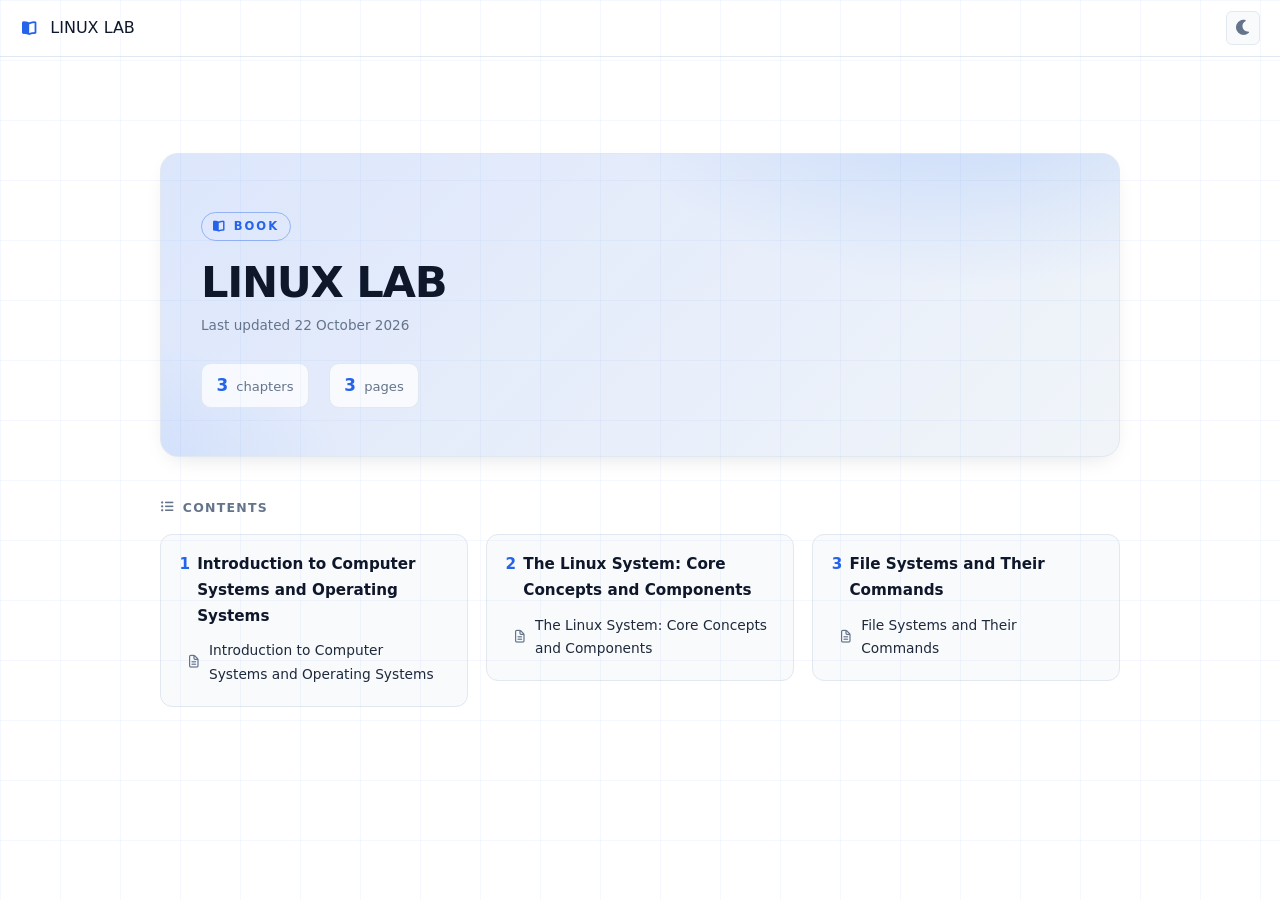
==== commit 32b95596: "Sync book (3 pages) — 2026-10-22T03:09:27.136Z" ====
--- a/book/index.html
+++ b/book/index.html
@@ -41,7 +41,7 @@
     <h1 class="book-site-index-title">LINUX LAB</h1>
     
     
-    <p class="book-cover-dates"><span class="book-cover-date">Last updated 20 October 2026</span></p>
+    <p class="book-cover-dates"><span class="book-cover-date">Last updated 22 October 2026</span></p>
     
     <div class="book-site-cover-stats">
         <span class="book-site-cover-stat"><strong>3</strong> chapters</span>
@@ -56,30 +56,30 @@
       <section class="book-site-index-chapter">
         <h3 class="book-site-index-chapter-title">
           <span class="book-site-index-chapter-num">1</span>
-          <a class="book-site-index-chapter-link" href="./chapter-1.html#pg-muz4l1kb-vi0u9o">Course Overview</a>
+          <a class="book-site-index-chapter-link" href="./chapter-1.html#ch-ch-muz4yac5-19nf24">Introduction to Computer Systems and Operating Systems</a>
         </h3>
         <ul class="book-site-index-pages">
-          <li><a href="./chapter-1.html#pg-muz4l1kb-vi0u9o"><i class="fa-regular fa-file-lines book-site-index-page-icon" aria-hidden="true"></i>Course Overview</a></li>
+          <li><a href="./chapter-1.html#ch-ch-muz4yac5-19nf24"><i class="fa-regular fa-file-lines book-site-index-page-icon" aria-hidden="true"></i>Introduction to Computer Systems and Operating Systems</a></li>
         </ul>
       </section>
 
       <section class="book-site-index-chapter">
         <h3 class="book-site-index-chapter-title">
           <span class="book-site-index-chapter-num">2</span>
-          <a class="book-site-index-chapter-link" href="./chapter-2.html#ch-ch-muz4yac5-19nf24">Introduction to Computer Systems and Operating Systems</a>
+          <a class="book-site-index-chapter-link" href="./chapter-2.html#ch-ch-muz93tk2-oizpco">The Linux System: Core Concepts and Components</a>
         </h3>
         <ul class="book-site-index-pages">
-          <li><a href="./chapter-2.html#ch-ch-muz4yac5-19nf24"><i class="fa-regular fa-file-lines book-site-index-page-icon" aria-hidden="true"></i>Introduction to Computer Systems and Operating Systems</a></li>
+          <li><a href="./chapter-2.html#ch-ch-muz93tk2-oizpco"><i class="fa-regular fa-file-lines book-site-index-page-icon" aria-hidden="true"></i>The Linux System: Core Concepts and Components</a></li>
         </ul>
       </section>
 
       <section class="book-site-index-chapter">
         <h3 class="book-site-index-chapter-title">
           <span class="book-site-index-chapter-num">3</span>
-          <a class="book-site-index-chapter-link" href="./chapter-3.html#ch-ch-muz93tk2-oizpco">The Linux System: Core Concepts and Components</a>
+          <a class="book-site-index-chapter-link" href="./chapter-3.html#ch-ch-mvi9gi7x-1elk35">File Systems and Their Commands</a>
         </h3>
         <ul class="book-site-index-pages">
-          <li><a href="./chapter-3.html#ch-ch-muz93tk2-oizpco"><i class="fa-regular fa-file-lines book-site-index-page-icon" aria-hidden="true"></i>The Linux System: Core Concepts and Components</a></li>
+          <li><a href="./chapter-3.html#ch-ch-mvi9gi7x-1elk35"><i class="fa-regular fa-file-lines book-site-index-page-icon" aria-hidden="true"></i>File Systems and Their Commands</a></li>
         </ul>
       </section>
     </nav>
@@ -88,7 +88,7 @@
 </div>
 </main>
 <script>
-window.BOOK_DATA = {"sidebar":false,"toc":false,"tocDepth":0,"searchEnabled":false,"themeToggle":true,"pageOnly":true,"headings":[],"pages":[{"id":"pg-muz4l1kb-vi0u9o","title":"Course Overview","section":null,"chapterLabel":"1"},{"id":"ch-ch-muz4yac5-19nf24","title":"Introduction to Computer Systems and Operating Systems","section":null,"chapterLabel":"2"},{"id":"ch-ch-muz93tk2-oizpco","title":"The Linux System: Core Concepts and Components","section":null,"chapterLabel":"3"}],"searchIndex":null};
+window.BOOK_DATA = {"sidebar":false,"toc":false,"tocDepth":0,"searchEnabled":false,"themeToggle":true,"pageOnly":true,"headings":[],"pages":[{"id":"ch-ch-muz4yac5-19nf24","title":"Introduction to Computer Systems and Operating Systems","section":null,"chapterLabel":"1"},{"id":"ch-ch-muz93tk2-oizpco","title":"The Linux System: Core Concepts and Components","section":null,"chapterLabel":"2"},{"id":"ch-ch-mvi9gi7x-1elk35","title":"File Systems and Their Commands","section":null,"chapterLabel":"3"}],"searchIndex":null};
 </script>
 <script src="book.js"></script>
 </body>
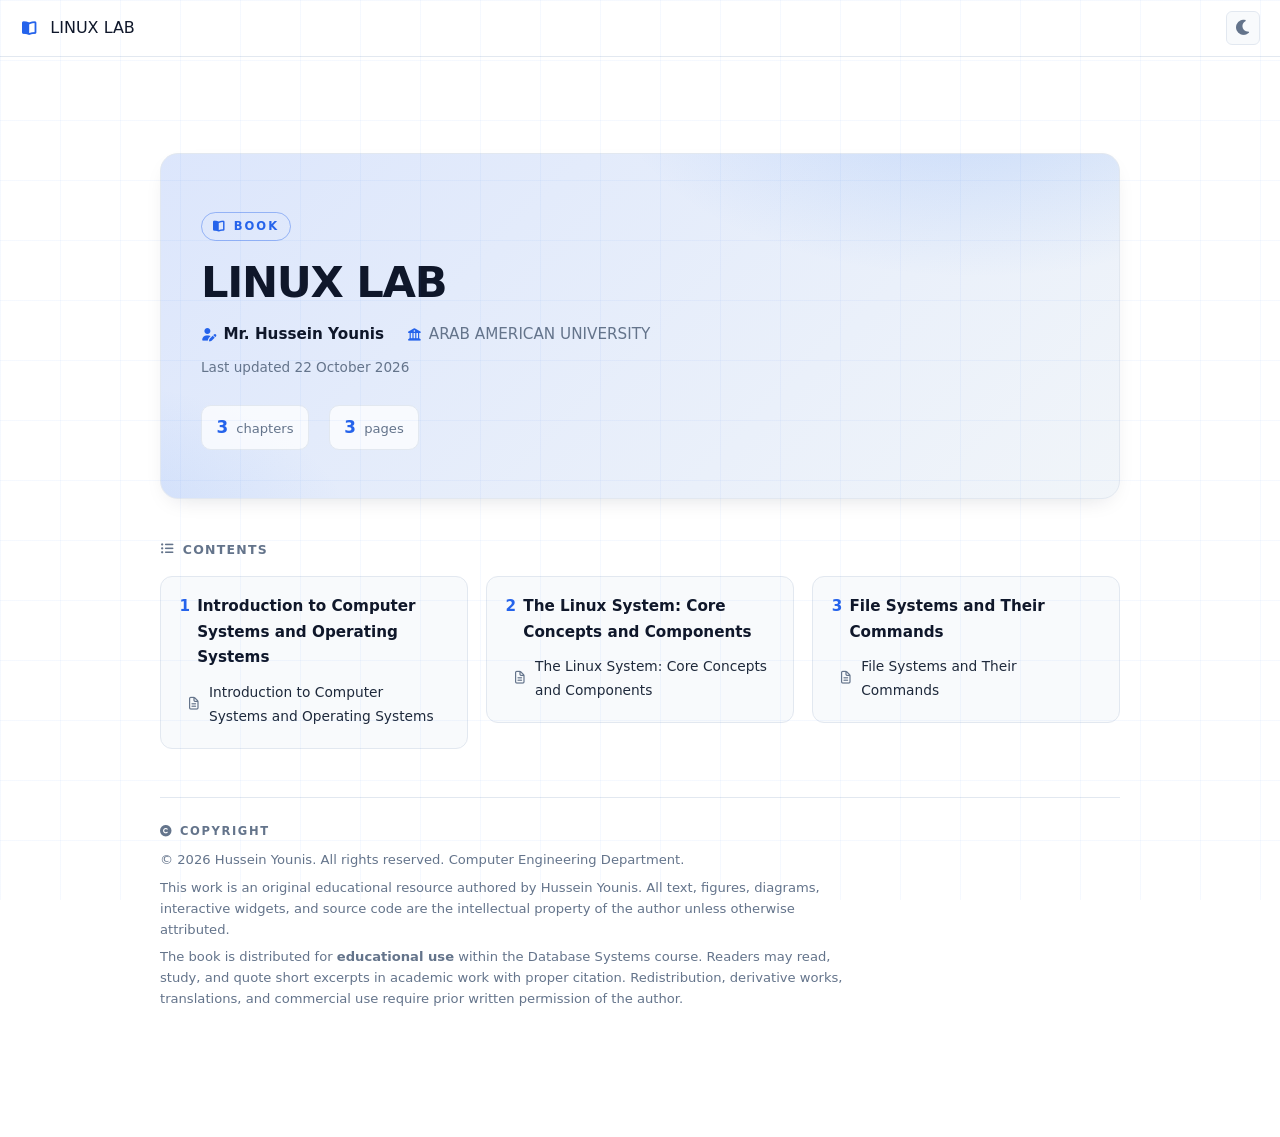
==== commit 99d58c65: "Sync book (3 pages) — 2026-10-22T03:15:34.751Z" ====
--- a/book/index.html
+++ b/book/index.html
@@ -5,7 +5,7 @@
 <meta name="viewport" content="width=device-width, initial-scale=1.0">
 <meta name="generator" content="course-authoring-studio">
 
-<title>LINUX LAB</title>
+<title>LINUX LAB — Mr. Hussein Younis</title>
 <!-- CSS Stack (in order):
      1. {theme}.css — CSS variables (--r-*) remapped to book palette
      2. master.css — General element styles (.note, .callout, .card, .timeline, etc.)
@@ -40,7 +40,7 @@
     <span class="book-site-cover-kicker"><i class="fa-solid fa-book-open" aria-hidden="true"></i> BOOK</span>
     <h1 class="book-site-index-title">LINUX LAB</h1>
     
-    
+    <div class="book-cover-byline"><span class="book-cover-author"><i class="fa-solid fa-user-pen" aria-hidden="true"></i> Mr. Hussein Younis</span><span class="book-cover-affiliation"><i class="fa-solid fa-building-columns" aria-hidden="true"></i> ARAB AMERICAN UNIVERSITY</span></div>
     <p class="book-cover-dates"><span class="book-cover-date">Last updated 22 October 2026</span></p>
     
     <div class="book-site-cover-stats">
@@ -85,6 +85,12 @@
     </nav>
   </section>
   
+<section class="book-copyright-notice">
+  <div class="book-copyright-notice-inner">
+    <span class="book-copyright-notice-label"><i class="fa-solid fa-copyright" aria-hidden="true"></i> Copyright</span>
+    <div class="book-copyright-notice-body"><p>© 2026 Hussein Younis. All rights reserved. Computer Engineering Department.</p><p>This work is an original educational resource authored by Hussein Younis. All text, figures, diagrams, interactive widgets, and source code are the intellectual property of the author unless otherwise attributed.</p><p>The book is distributed for <strong>educational use</strong> within the Database Systems course. Readers may read, study, and quote short excerpts in academic work with proper citation. Redistribution, derivative works, translations, and commercial use require prior written permission of the author.</p></div>
+  </div>
+</section>
 </div>
 </main>
 <script>
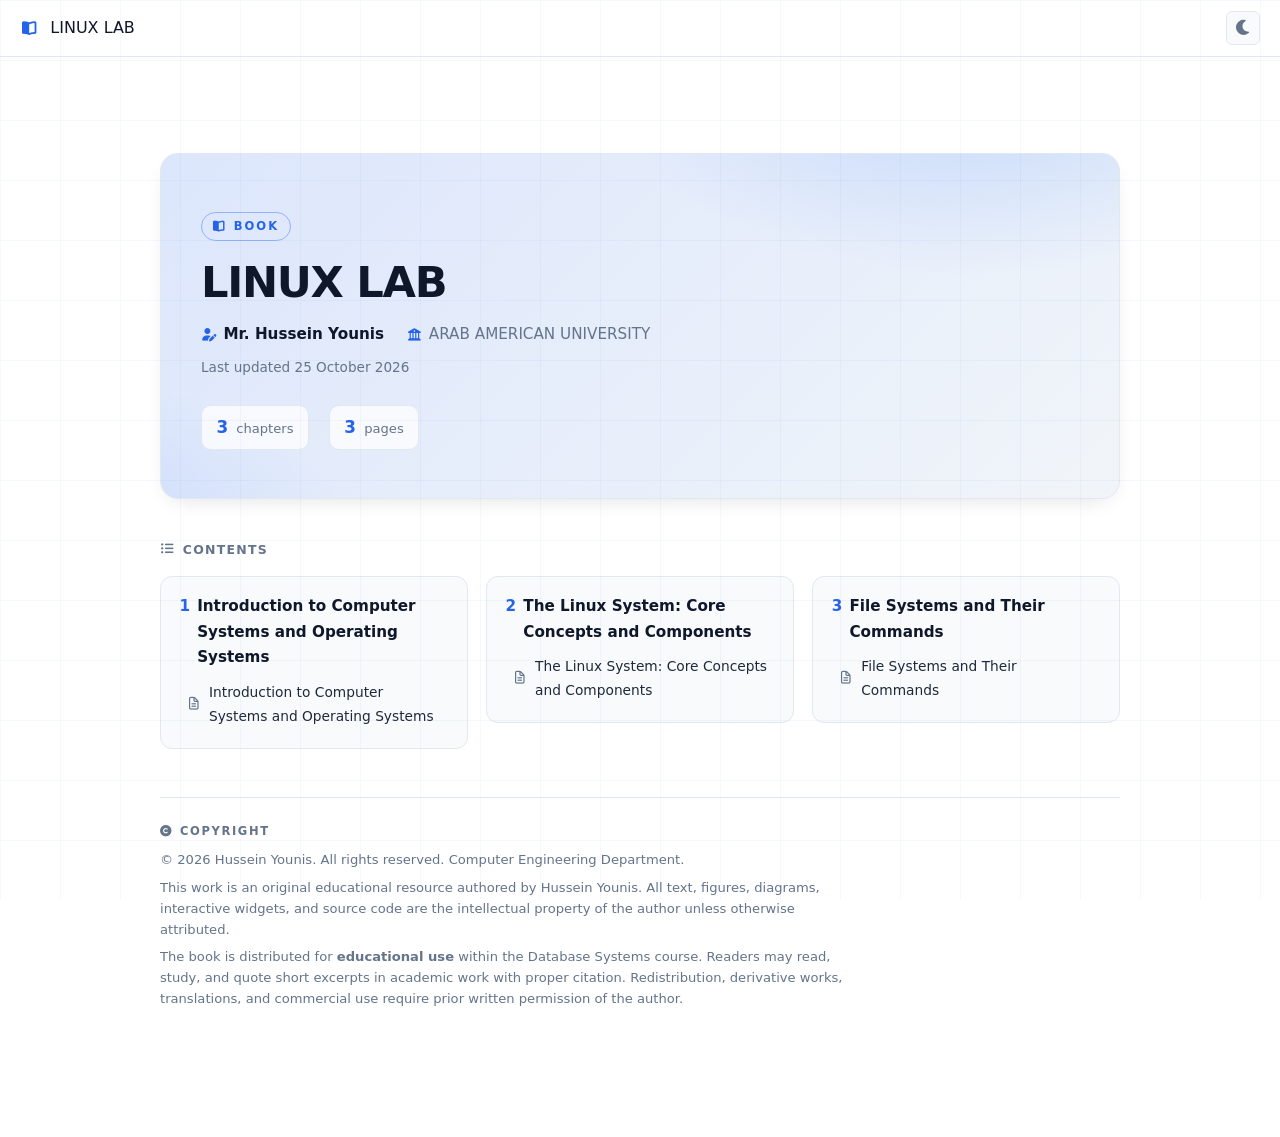
==== commit dc3201b4: "Sync book (3 pages) — 2026-10-25T11:18:54.518Z" ====
--- a/book/index.html
+++ b/book/index.html
@@ -41,7 +41,7 @@
     <h1 class="book-site-index-title">LINUX LAB</h1>
     
     <div class="book-cover-byline"><span class="book-cover-author"><i class="fa-solid fa-user-pen" aria-hidden="true"></i> Mr. Hussein Younis</span><span class="book-cover-affiliation"><i class="fa-solid fa-building-columns" aria-hidden="true"></i> ARAB AMERICAN UNIVERSITY</span></div>
-    <p class="book-cover-dates"><span class="book-cover-date">Last updated 22 October 2026</span></p>
+    <p class="book-cover-dates"><span class="book-cover-date">Last updated 25 October 2026</span></p>
     
     <div class="book-site-cover-stats">
         <span class="book-site-cover-stat"><strong>3</strong> chapters</span>
--- a/book/master.css
+++ b/book/master.css
@@ -210,11 +210,21 @@
   font-weight: 600;
   color: var(--r-main-color);
 }
+.highlight-box ul,
+.highlight-box ol,
+.hl-sub ul,
+.hl-sub ol {
+  text-align: left;
+  display: inline-block;
+  margin-left: auto;
+  margin-right: auto;
+}
 .hl-sub {
   margin-top: 0.8em;
   font-size: 0.8em;
   font-weight: 400;
   color: var(--r-muted-text);
+  text-align: center;
 }
 
 /* Key Takeaways */
